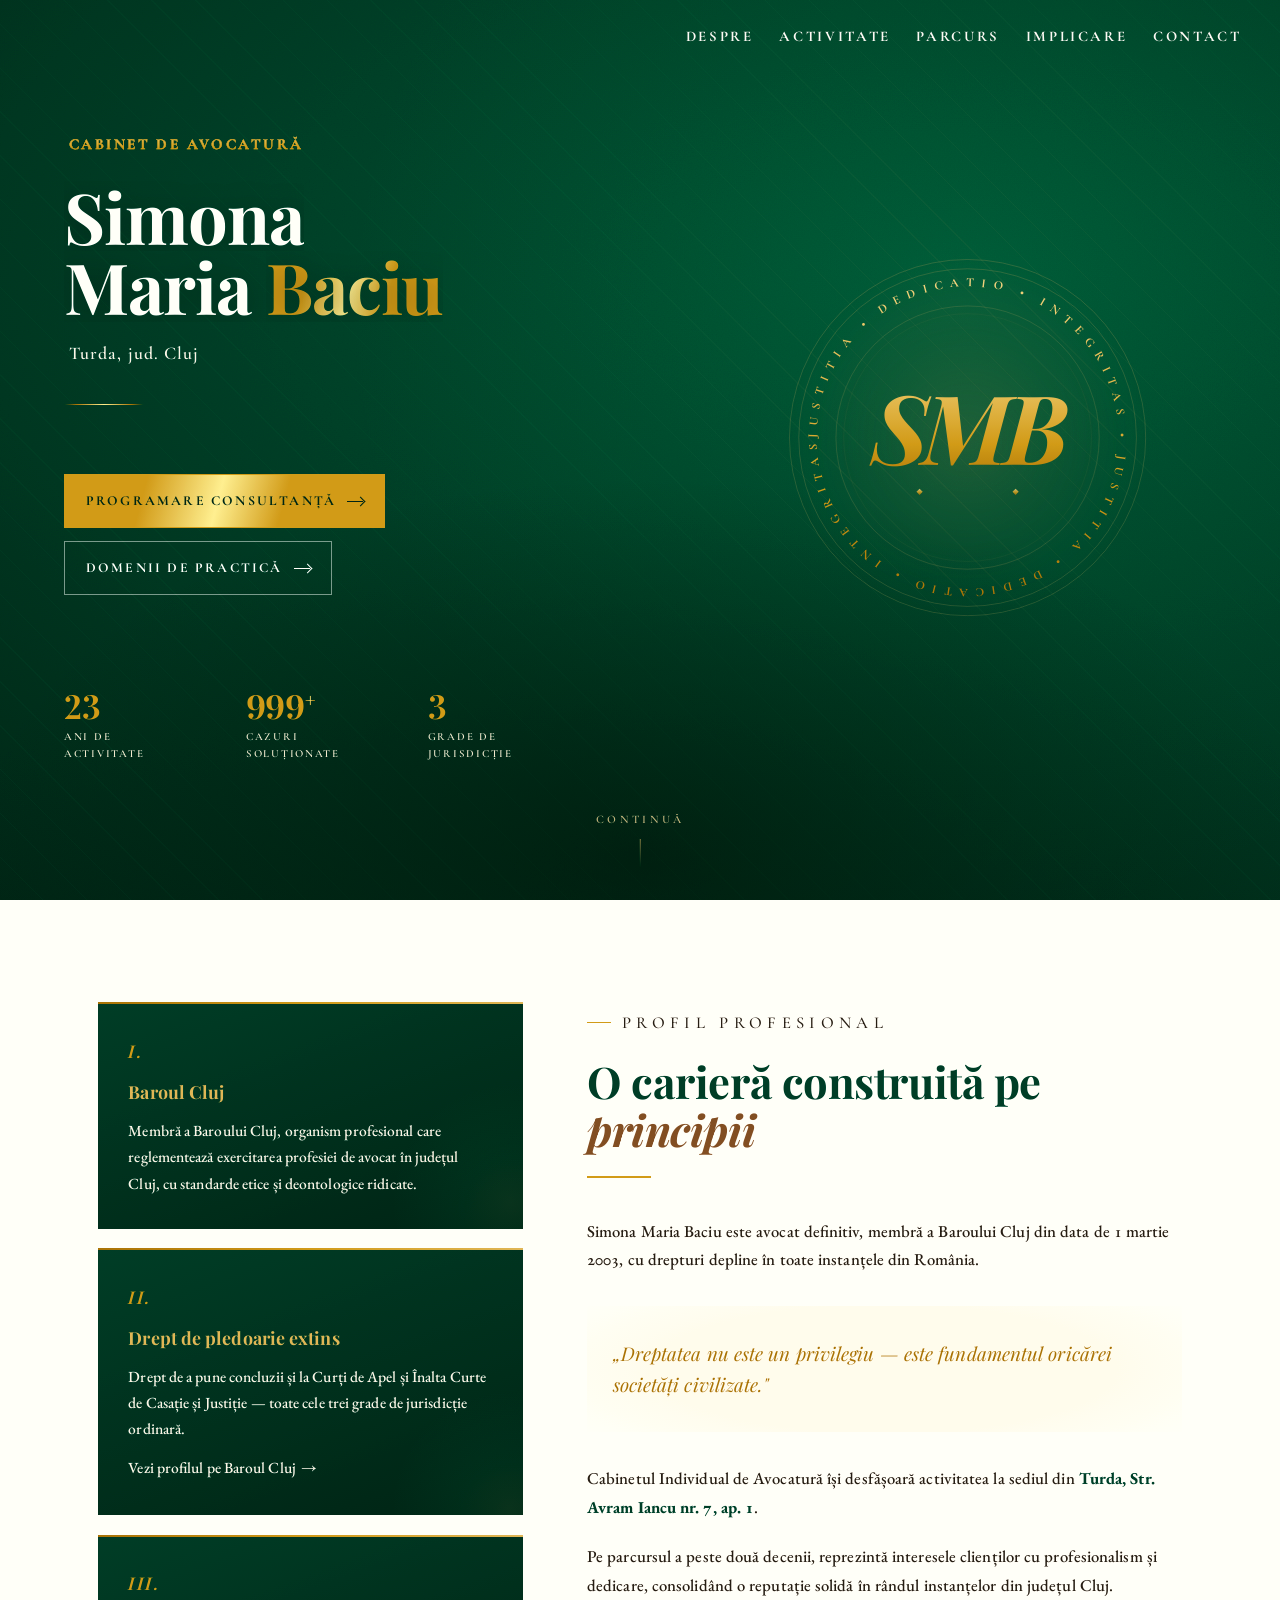
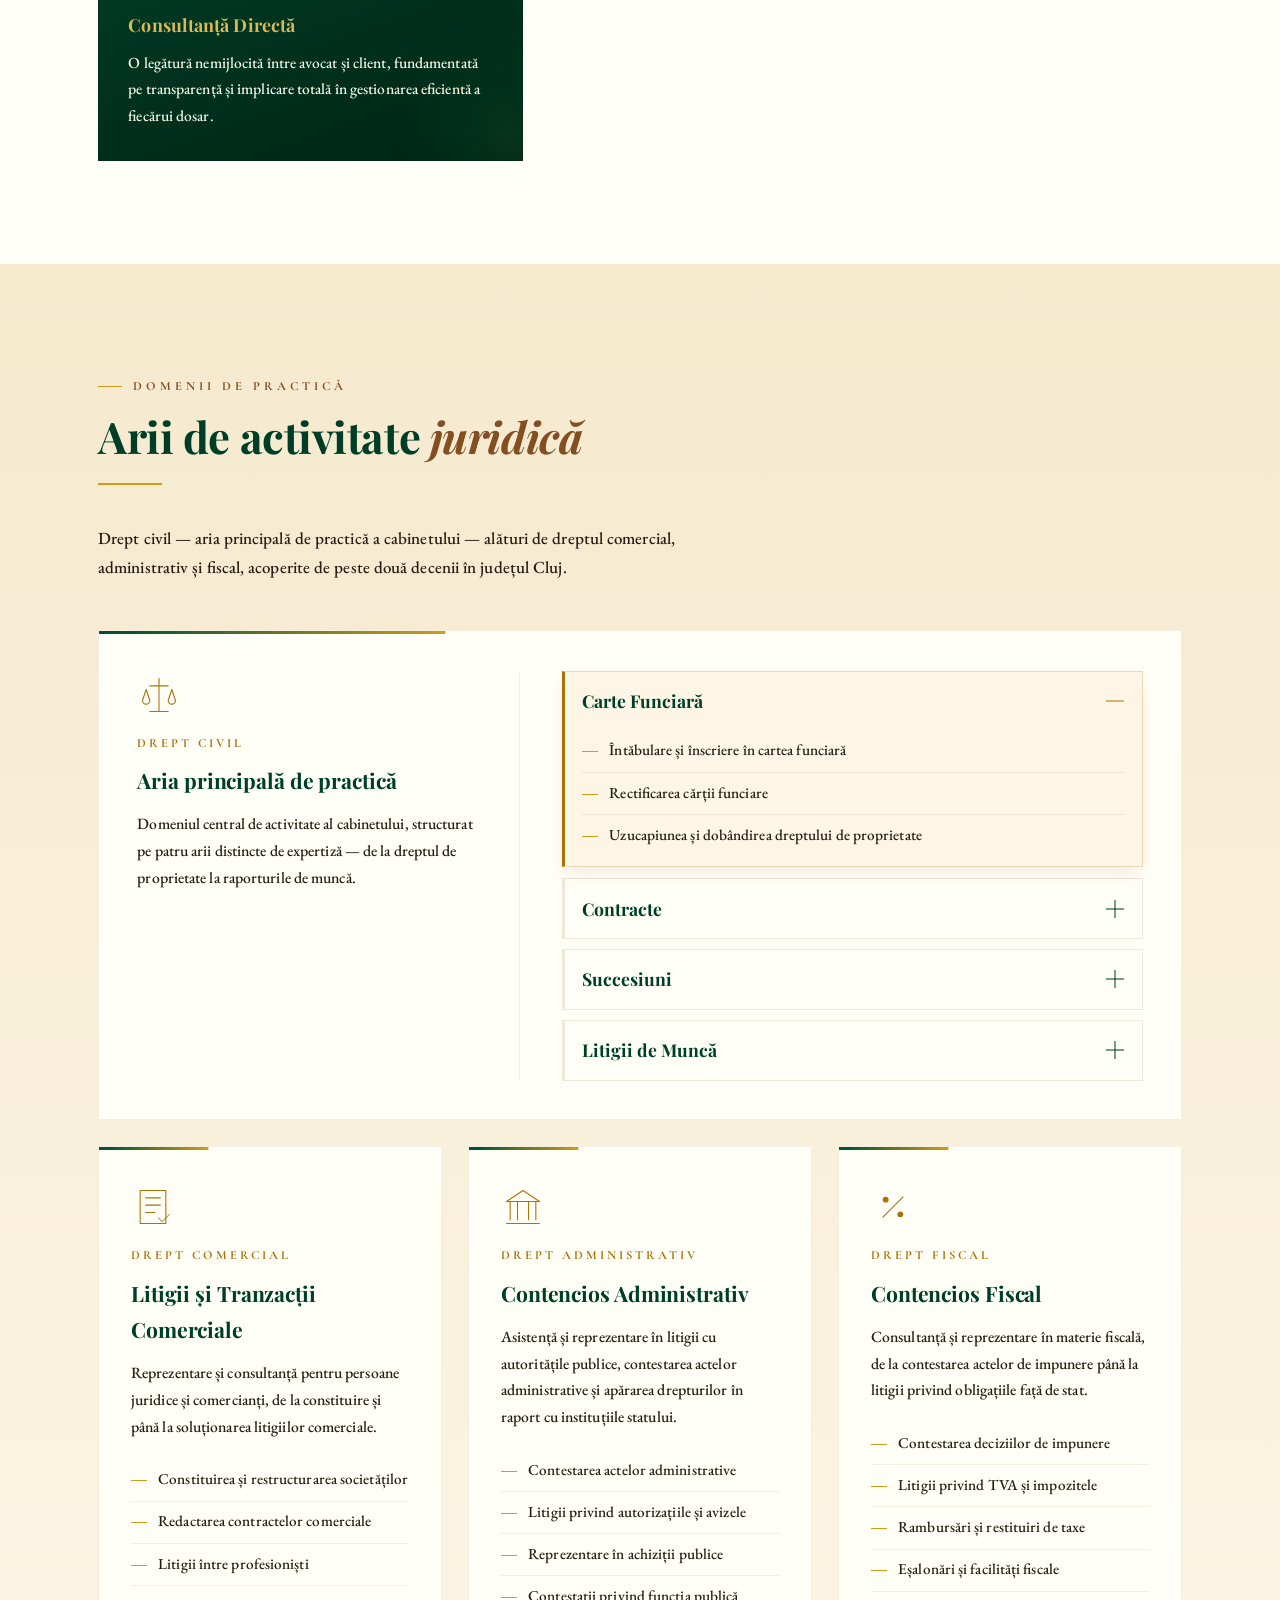
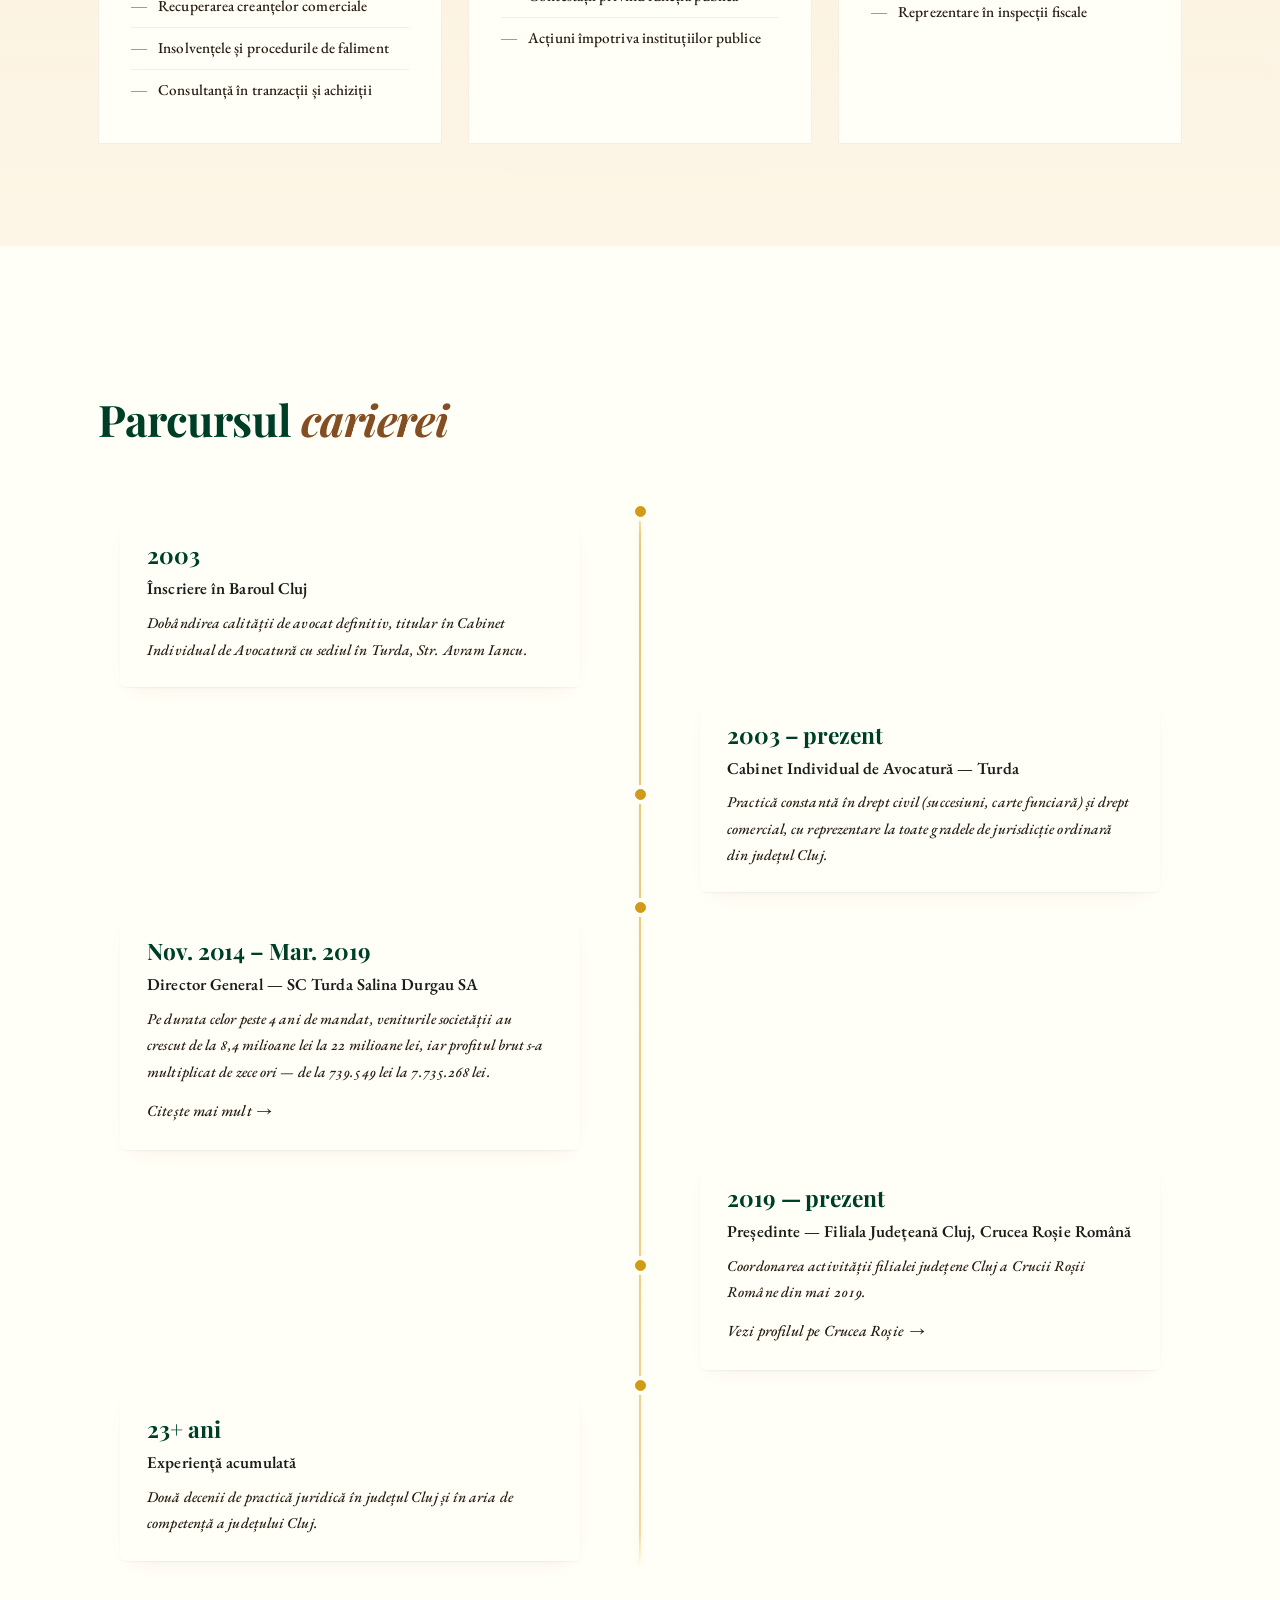
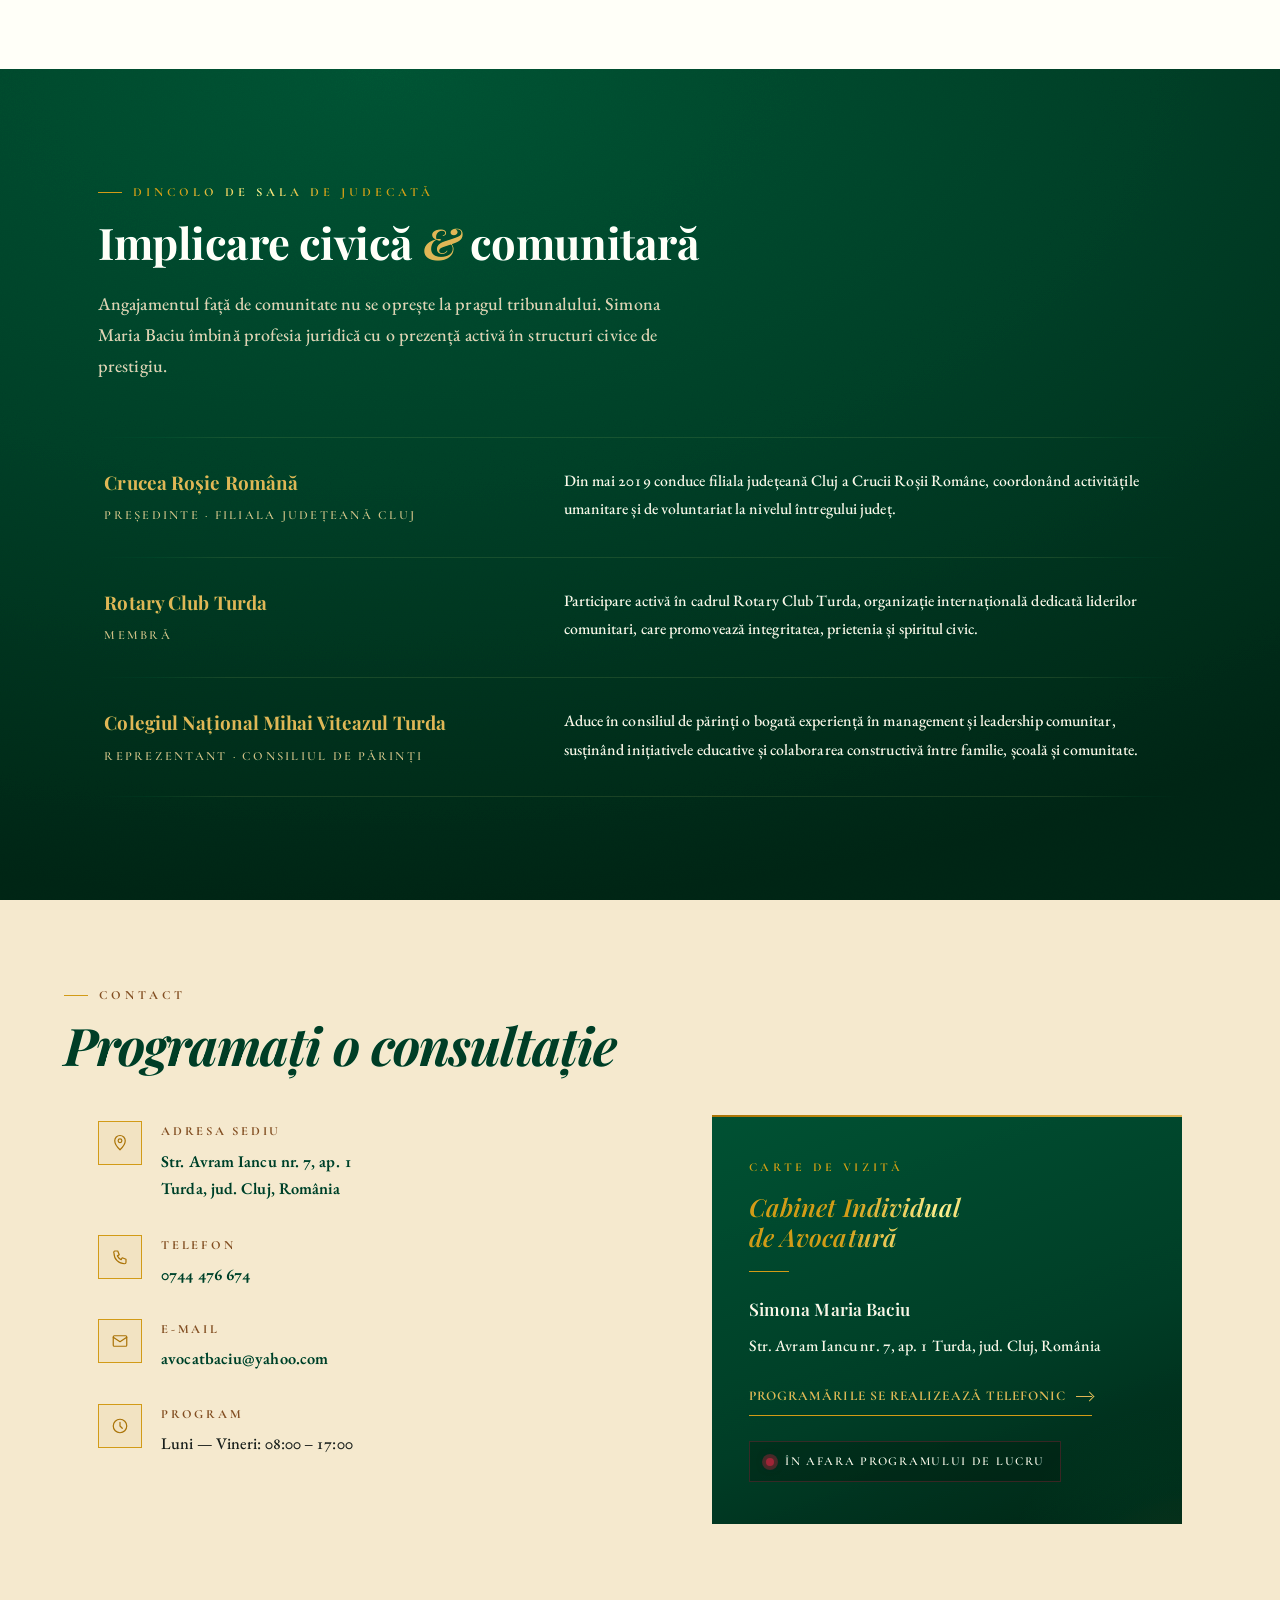
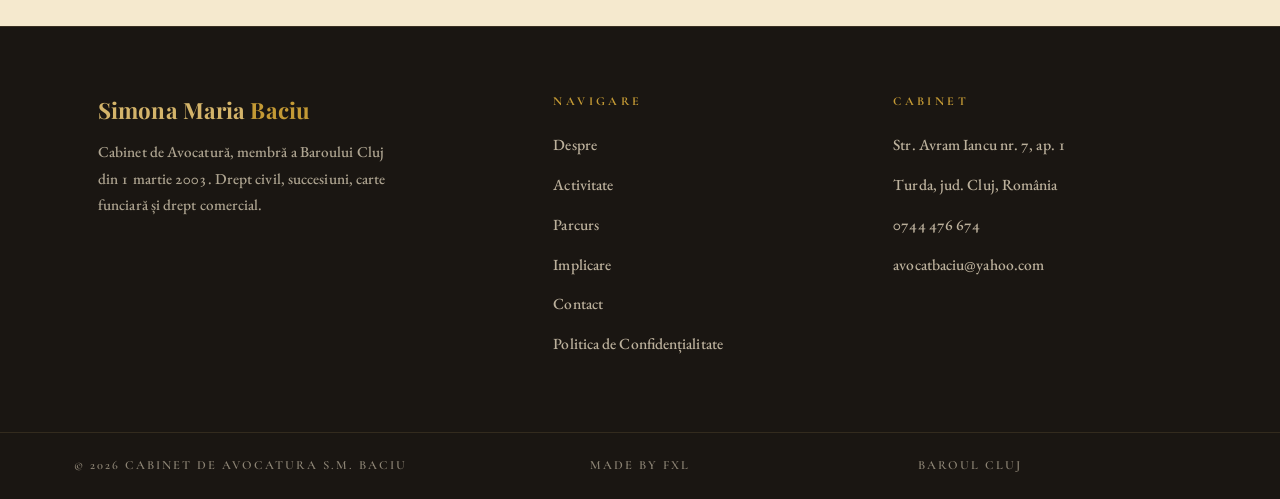
==== index.html @ 4637fcf6 "perf: sigiliu compozitat pe GPU, filtru de culoare mutat pe secțiuni Rotația inelului din hero stăte" ====
﻿<!DOCTYPE html>
<html lang="ro">
<head>
<meta charset="UTF-8" />
<meta name="viewport" content="width=device-width, initial-scale=1.0, minimum-scale=1" />
<meta name="description" content="Avocat în Turda, jud. Cluj — Cabinet Individual Simona Maria Baciu. Specializare în drept civil, succesiuni, carte funciară și drept comercial. Peste 23 de ani de experiență. Baroul Cluj." />
<meta name="theme-color" content="#003D2B" />
<meta property="og:title" content="Simona Maria Baciu — Avocat | Baroul Cluj" />
<meta property="og:description" content="Cabinet Individual de Avocatură. Peste 23 de ani de practică în drept civil și comercial. Turda, jud. Cluj." />
<meta property="og:type" content="website" />
<meta property="og:url" content="https://www.avocatbaciu.com/" />
<meta property="og:locale" content="ro_RO" />
<meta property="og:site_name" content="Cabinet Avocat Simona Maria Baciu" />
<meta property="og:image" content="https://www.avocatbaciu.com/assets/images/og-twitter-card.jpeg" />
<meta property="og:image:width" content="1200" />
<meta property="og:image:height" content="634" />
<meta property="og:image:type" content="image/jpeg" />
<meta property="og:image:alt" content="Cabinet avocat Simona Maria Baciu, Cluj-Napoca" />
<meta name="twitter:image" content="https://www.avocatbaciu.com/assets/images/og-twitter-card.jpeg" />
<meta name="twitter:image:alt" content="Cabinet avocat Simona Maria Baciu, Cluj-Napoca" />
<link rel="canonical" href="https://www.avocatbaciu.com/" />
<meta name="robots" content="index, follow" />
<meta name="author" content="Simona Maria Baciu" />
<meta name="geo.region" content="RO-CJ" />
<meta name="geo.placename" content="Turda, Cluj" />
<meta name="geo.position" content="46.5693;23.7884" />
<meta name="ICBM" content="46.5693, 23.7884" />
<meta name="twitter:card" content="summary_large_image" />
<meta name="twitter:title" content="Avocat Turda | Simona Maria Baciu — Drept Civil și Comercial" />
<meta name="twitter:description" content="Cabinet Individual de Avocatură în Turda, jud. Cluj. Peste 23 de ani de experiență. Baroul Cluj." />
<title>Avocat Turda | Drept Civil și Comercial — Simona Maria Baciu</title>
<link rel="icon" type="image/png" href="favicon.png" />
<link rel="apple-touch-icon" href="apple-touch-icon.png" sizes="180x180" />

<link rel="dns-prefetch" href="//www.baroul-cluj.ro" />
<link rel="dns-prefetch" href="//www.google.com" />
<link rel="preconnect" href="https://fonts.googleapis.com" />
<link rel="preconnect" href="https://fonts.gstatic.com" crossorigin />
<link href="https://fonts.googleapis.com/css2?family=Playfair+Display:ital,wght@0,400;0,500;0,600;0,700;1,400;1,600;1,700&family=EB+Garamond:ital,wght@0,400;0,500;0,600;1,400;1,500&family=Cormorant+Garamond:ital,wght@0,400;0,500;0,600;0,700;1,300;1,500&display=swap" rel="stylesheet" />


<link rel="stylesheet" href="style.css" />
<script type="application/ld+json">
{
  "@context": "https://schema.org",
  "@type": "LegalService",
  "@id": "https://www.avocatbaciu.com/#legal-service",
  "name": "Cabinet Individual de Avocatură Simona Maria Baciu",
  "legalName": "Cabinet Individual de Avocatură Simona Maria Baciu",
  "description": "Cabinet avocat specializat în drept civil și comercial în Turda. Consultanță juridică, succesiuni, carte funciară, litigii civile și comerciale.",
  "url": "https://www.avocatbaciu.com",
  "image": "https://www.avocatbaciu.com/assets/images/og-twitter-card.jpeg",
  "telephone": "+40744476674",
  "email": "avocatbaciu@yahoo.com",
  "address": {
    "@type": "PostalAddress",
    "streetAddress": "Str. Avram Iancu nr. 7, ap. 1",
    "addressLocality": "Turda",
    "addressRegion": "Cluj",
    "postalCode": "401100",
    "addressCountry": "RO"
  },
  "geo": {
    "@type": "GeoCoordinates",
    "latitude": 46.5693,
    "longitude": 23.7884
  },
  "areaServed": [
    {"@type": "City", "name": "Turda"},
    {"@type": "City", "name": "Cluj-Napoca"},
    {"@type": "AdministrativeArea", "name": "județul Cluj"}
  ],
  "priceRange": "$$",
  "openingHours": ["Mo-Fr 08:00-17:00"],
  "sameAs": ["https://www.baroul-cluj.ro/tabloul-avocatilor/avocati-definitivi/"],
  "founder": {
    "@type": "Person",
    "name": "Simona Maria Baciu"
  },
  "knowsAbout": [
    "Drept Civil",
    "Drept Comercial",
    "Succesiuni",
    "Carte Funciară",
    "Litigii Civile"
  ],
  "hasOfferCatalog": {
    "@type": "OfferCatalog",
    "name": "Servicii juridice",
    "itemListElement": [
      {"@type": "Offer", "itemOffered": {"@type": "Service", "name": "Consultanță drept civil"}},
      {"@type": "Offer", "itemOffered": {"@type": "Service", "name": "Succesiuni și partaj judiciar"}},
      {"@type": "Offer", "itemOffered": {"@type": "Service", "name": "Carte funciară și întabulare"}},
      {"@type": "Offer", "itemOffered": {"@type": "Service", "name": "Litigii și tranzacții comerciale"}}
    ]
  }
}
</script>
<script type="application/ld+json">
{
  "@context": "https://schema.org",
  "@type": "Person",
  "@id": "https://www.avocatbaciu.com/#person",
  "name": "Simona Maria Baciu",
  "jobTitle": "Avocat Definitiv",
  "description": "Avocat definitiv membră a Baroului Cluj din 1 martie 2003, cu peste 23 de ani de experiență în drept civil și comercial.",
  "url": "https://www.avocatbaciu.com",
  "image": "https://www.avocatbaciu.com/assets/images/og-twitter-card.jpeg",
  "telephone": "+40744476674",
  "email": "avocatbaciu@yahoo.com",
  "worksFor": {
    "@type": "LegalService",
    "name": "Cabinet Individual de Avocatură Simona Maria Baciu"
  },
  "memberOf": {
    "@type": "Organization",
    "name": "Baroul Cluj",
    "url": "https://www.baroul-cluj.ro"
  },
  "knowsAbout": [
    "Drept Civil",
    "Drept Comercial",
    "Succesiuni",
    "Carte Funciară",
    "Litigii Civile"
  ],
  "sameAs": ["https://www.baroul-cluj.ro/tabloul-avocatilor/avocati-definitivi/"]
}
</script>
<script type="application/ld+json">
{
  "@context": "https://schema.org",
  "@type": "FAQPage",
  "@id": "https://www.avocatbaciu.com/#faq",
  "mainEntity": [
    {
      "@type": "Question",
      "name": "Cât costă o consultație la un avocat din Turda?",
      "acceptedAnswer": {
        "@type": "Answer",
        "text": "Onorariul variază în funcție de complexitatea cazului și tipul de serviciu juridic solicitat. Contactați cabinetul la +40744476674 pentru o estimare personalizată."
      }
    },
    {
      "@type": "Question",
      "name": "Cum programez o consultație cu avocatul Simona Maria Baciu?",
      "acceptedAnswer": {
        "@type": "Answer",
        "text": "Puteți programa o consultație telefonic la +40744476674 sau prin email la avocatbaciu@yahoo.com. Cabinetul este situat în Turda, Str. Avram Iancu nr. 7, ap. 1, jud. Cluj. Program: Luni-Vineri, 08:00-17:00."
      }
    },
    {
      "@type": "Question",
      "name": "Ce specializări are avocatul Simona Maria Baciu?",
      "acceptedAnswer": {
        "@type": "Answer",
        "text": "Simona Maria Baciu este specializată în drept civil și drept comercial, cu expertiză în succesiuni, carte funciară, partaj judiciar, litigii civile și tranzacții comerciale. Membră a Baroului Cluj din 2003, cu drept de pledoarie la toate instanțele din România."
      }
    },
    {
      "@type": "Question",
      "name": "Cabinetul de avocatură din Turda oferă și consultanță online?",
      "acceptedAnswer": {
        "@type": "Answer",
        "text": "Da, cabinetul poate oferi consultanță preliminară prin telefon sau email. Pentru reprezentare în instanță și semnarea documentelor, consultația față în față este necesară."
      }
    }
  ]
}
</script>
</head>
<body>

<a href="#continut-principal" class="skip-link">Sari la conținut</a>
<div class="scroll-progress" id="scrollProgress" aria-hidden="true"></div>

<!-- ============ NAV ============ -->
<nav class="site-nav" id="siteNav" aria-label="Navigare principală">
  <a class="nav-brand" href="#hero">Simona Maria Baciu</a>
  <ul class="nav-links" id="navLinks">
    <li><a href="#despre">Despre</a></li>
    <li><a href="#activitate">Activitate</a></li>
    <li><a href="#parcurs">Parcurs</a></li>
    <li><a href="#civic">Implicare</a></li>
    <li><a href="#contact">Contact</a></li>
  </ul>
  <button class="nav-toggle" aria-label="Deschide meniul" aria-expanded="false" aria-controls="navLinks">
    <span class="nav-toggle-bars"><span></span><span></span><span></span></span>
  </button>
</nav>

<main id="continut-principal">

<!-- ============ HERO ============ -->
<section id="hero" aria-label="Prezentare avocat Simona Maria Baciu">
  <div class="hero-pattern" aria-hidden="true"></div>
  <div class="grain" aria-hidden="true"></div>
  <div class="hero-vignette" aria-hidden="true"></div>

  <div class="hero-left">
    <p class="hero-eyebrow">Cabinet de Avocatură</p>

    <h1 class="hero-name">
      <span class="word-reveal" data-d="0.05"><span>Simona</span></span><br>
      <span class="word-reveal" data-d="0.18"><span>Maria&nbsp;</span></span><span class="word-reveal" data-d="0.30"><span><span class="baciu-gold">Baciu</span></span></span>
    </h1>

    <p class="hero-subtitle">Turda, jud. Cluj</p>

    <div class="hero-divider" aria-hidden="true"></div>

    <div class="hero-cta-row">
      <a class="btn" href="#contact">
        Programare consultanță
        <span class="btn-arrow" aria-hidden="true"></span>
      </a>
      <a class="btn btn--ghost" href="#activitate">
        Domenii de practică
        <span class="btn-arrow" aria-hidden="true"></span>
      </a>
    </div>

    <div class="hero-stats">
      <div>
        <div class="hero-stat-num"><span class="counter" data-target="23">0</span></div>
        <div class="hero-stat-label">Ani de activitate</div>
      </div>
      <div>
        <div class="hero-stat-num"><span class="counter" data-target="1000">0</span><sup>+</sup></div>
        <div class="hero-stat-label">Cazuri soluționate</div>
      </div>
      <div>
        <div class="hero-stat-num"><span class="counter" data-target="3">0</span></div>
        <div class="hero-stat-label">Grade de jurisdicție</div>
      </div>
    </div>
  </div>

  <div class="hero-right">
    <div class="hero-seal" role="img" aria-label="Sigiliu Cabinet S.M.B.">
      <div class="hero-seal-bg" aria-hidden="true"></div>

      <!-- Tilt carrier: primeste transformul 3D de la cursor (JS).
           Separat de .hero-seal, care e ocupat de animatia sealIn (fill-mode
           forwards bate stilul inline), si separat de .ring-rotate, unde o
           animatie in curs pe transform ar suprascrie tiltul. -->
      <div class="seal-tilt">

        <!-- Strat static: inele, monograma, linie, romburi -->
        <svg class="seal-static" viewBox="0 0 500 500" xmlns="http://www.w3.org/2000/svg" aria-hidden="true" focusable="false">
          <defs>
            <linearGradient id="goldGrad" x1="0" y1="0" x2="0" y2="1">
              <stop offset="0%"  stop-color="#E8D090"/>
              <stop offset="65%" stop-color="#C49A35"/>
              <stop offset="100%" stop-color="#9E7420"/>
            </linearGradient>
            <linearGradient id="glintGrad" x1="0" y1="0" x2="1" y2="0.27" gradientUnits="objectBoundingBox">
              <stop offset="0%"   stop-color="#C49A35"/>
              <stop offset="25%"  stop-color="#C49A35"/>
              <stop offset="48%"  stop-color="#F5E9A0"/>
              <stop offset="68%"  stop-color="#C49A35"/>
              <stop offset="100%" stop-color="#C49A35"/>
            </linearGradient>
          </defs>

          <!-- Outer rings -->
          <circle cx="250" cy="250" r="230" fill="none" stroke="rgba(201,168,108,0.28)" stroke-width="1"/>
          <circle cx="250" cy="250" r="218" fill="none" stroke="rgba(201,168,108,0.45)" stroke-width="0.6"/>
          <circle cx="250" cy="250" r="170" fill="none" stroke="rgba(201,168,108,0.36)" stroke-width="0.6"/>
          <circle cx="250" cy="250" r="160" fill="none" stroke="rgba(201,168,108,0.18)" stroke-width="0.4"/>

          <!-- Center monogram -->
          <text class="seal-monogram" x="250" y="285" text-anchor="middle" fill="url(#glintGrad)">SMB</text>

          <!-- Underline -->
          <line x1="195" y1="320" x2="305" y2="320" stroke="url(#goldGrad)" stroke-width="0.8"/>

          <!-- Tiny diamonds -->
          <g fill="url(#goldGrad)" opacity="0.85">
            <path d="M 184 320 l 4 -4 l 4 4 l -4 4 z"/>
            <path d="M 308 320 l 4 -4 l 4 4 l -4 4 z"/>
          </g>
        </svg>

        <!-- Strat rotativ. Rotatia sta pe DIV, nu pe un <g> din SVG: WebKit nu
             promoveaza copiii SVG intr-un layer de compozitie, asa ca un <g>
             animat forteaza re-rasterizarea intregului sigiliu la fiecare frame. -->
        <div class="ring-rotate" aria-hidden="true">
          <svg class="seal-ring" viewBox="0 0 500 500" xmlns="http://www.w3.org/2000/svg" aria-hidden="true" focusable="false">
            <defs>
              <linearGradient id="goldGradRing" x1="0" y1="0" x2="0" y2="1">
                <stop offset="0%"  stop-color="#E8D090"/>
                <stop offset="65%" stop-color="#C49A35"/>
                <stop offset="100%" stop-color="#9E7420"/>
              </linearGradient>
              <path id="ringPath" d="M 250,250 m -195,0 a 195,195 0 1,1 390,0 a 195,195 0 1,1 -390,0"/>
            </defs>
            <text class="seal-circ-text">
              <textPath href="#ringPath" startOffset="0" textLength="1225" lengthAdjust="spacing">JUSTITIA &#8226; DEDICATIO &#8226; INTEGRITAS &#8226; JUSTITIA &#8226; DEDICATIO &#8226; INTEGRITAS</textPath>
            </text>
          </svg>
        </div>

      </div>
    </div>
  </div>

  <a href="#despre" class="scroll-cue" aria-label="Continuă">
    <span class="scroll-cue-text">Continuă</span>
    <span class="scroll-cue-line" aria-hidden="true"></span>
  </a>
</section>

<!-- ============ DESPRE ============ -->
<section id="despre" aria-label="Profil profesional avocat Turda">
  <div class="section-inner">
    <div class="about-grid">
      <div class="about-text">
        <p class="section-label reveal">Profil profesional</p>
        <h2 class="section-title reveal d1">O carieră construită pe <em>principii</em></h2>
        <div class="section-rule reveal d2"></div>
        <p class="reveal d2">Simona Maria Baciu este avocat definitiv, membră a Baroului Cluj din data de 1 martie 2003, cu drepturi depline în toate instanțele din România.</p>
        <figure>
          <blockquote class="about-quote" cite="https://www.avocatbaciu.com/">
            „Dreptatea nu este un privilegiu — este fundamentul oricărei societăți civilizate."
          </blockquote>
        </figure>
        <p class="reveal d3">Cabinetul Individual de Avocatură își desfășoară activitatea la sediul din <strong>Turda, Str. Avram Iancu nr. 7, ap. 1</strong>.</p>
        <p class="reveal d4">Pe parcursul a peste două decenii, reprezintă interesele clienților cu profesionalism și dedicare, consolidând o reputație solidă în rândul instanțelor din județul Cluj.</p>
      </div>

      <div class="about-cards-col">
        <article class="about-card reveal reveal-right d2">
          <div class="about-card-num">I.</div>
          <h3 class="about-card-title">Baroul Cluj</h3>
          <p class="about-card-text">Membră a Baroului Cluj, organism profesional care reglementează exercitarea profesiei de avocat în județul Cluj, cu standarde etice și deontologice ridicate.</p>
        </article>
        <article class="about-card reveal reveal-right d3">
          <div class="about-card-num">II.</div>
          <h3 class="about-card-title">Drept de pledoarie extins</h3>
          <p class="about-card-text">Drept de a pune concluzii și la Curți de Apel și Înalta Curte de Casație și Justiție — toate cele trei grade de jurisdicție ordinară.</p>
          <a href="https://www.baroul-cluj.ro/tabloul-avocatilor/avocati-definitivi/"
             target="_blank" rel="noopener noreferrer"
             class="card-link">
            Vezi profilul pe Baroul Cluj <span aria-hidden="true">→</span>
          </a>
        </article>
        <article class="about-card reveal reveal-right d4">
          <div class="about-card-num">III.</div>
          <h3 class="about-card-title">Consultanță Directă</h3>
          <p class="about-card-text">O legătură nemijlocită între avocat și client, fundamentată pe transparență și implicare totală în gestionarea eficientă a fiecărui dosar.</p>
        </article>
      </div>
    </div>
  </div>
</section>

<!-- ============ ACTIVITATE ============ -->
<section id="activitate" aria-label="Domenii de practică juridică">
  <div class="section-inner">
    <p class="section-label reveal">Domenii de practică</p>
    <h2 class="section-title reveal d1">Arii de activitate <em>juridică</em></h2>
    <div class="section-rule reveal d2"></div>
    <p class="activity-intro reveal d2">Drept civil — aria principală de practică a cabinetului — alături de dreptul comercial, administrativ și fiscal, acoperite de peste două decenii în județul Cluj.</p>

    <div class="activity-primary">
      <article class="activity-card activity-card--wide reveal d2">
        <div class="activity-card-left">
          <div class="activity-icon" aria-hidden="true">
            <svg viewBox="0 0 48 48" fill="none" stroke="currentColor" stroke-linecap="round" stroke-linejoin="round">
              <path pathLength="1" d="M24 6v36"/>
              <path pathLength="1" d="M14 14h20"/>
              <path pathLength="1" d="M10 18 L6 30 a4 4 0 0 0 8 0 z"/>
              <path pathLength="1" d="M38 18 L34 30 a4 4 0 0 0 8 0 z"/>
              <path pathLength="1" d="M14 42h20"/>
            </svg>
          </div>
          <div class="activity-domain">Drept Civil</div>
          <h3 class="activity-title">Aria principală de practică</h3>
          <p class="activity-text">Domeniul central de activitate al cabinetului, structurat pe patru arii distincte de expertiză — de la dreptul de proprietate la raporturile de muncă.</p>
        </div>

        <div class="activity-card-right">
          <div class="activity-accordion">
            <div class="accordion-item open">
              <h4 class="accordion-heading">
                <button class="accordion-trigger" aria-expanded="true">
                  <span>Carte Funciară</span>
                  <span class="accordion-icon" aria-hidden="true"></span>
                </button>
              </h4>
              <div class="accordion-panel">
                <div class="accordion-panel-inner">
                  <ul class="activity-list">
                    <li>Întăbulare și înscriere în cartea funciară</li>
                    <li>Rectificarea cărții funciare</li>
                    <li>Uzucapiunea și dobândirea dreptului de proprietate</li>
                  </ul>
                </div>
              </div>
            </div>

            <div class="accordion-item">
              <h4 class="accordion-heading">
                <button class="accordion-trigger" aria-expanded="false">
                  <span>Contracte</span>
                  <span class="accordion-icon" aria-hidden="true"></span>
                </button>
              </h4>
              <div class="accordion-panel">
                <div class="accordion-panel-inner">
                  <ul class="activity-list">
                    <li>Redactarea și negocierea contractelor civile</li>
                    <li>Contracte de vânzare-cumpărare imobiliară</li>
                    <li>Litigii privind executarea sau rezilierea contractelor</li>
                    <li>Recuperarea creanțelor civile</li>
                  </ul>
                </div>
              </div>
            </div>

            <div class="accordion-item">
              <h4 class="accordion-heading">
                <button class="accordion-trigger" aria-expanded="false">
                  <span>Succesiuni</span>
                  <span class="accordion-icon" aria-hidden="true"></span>
                </button>
              </h4>
              <div class="accordion-panel">
                <div class="accordion-panel-inner">
                  <ul class="activity-list">
                    <li>Deschiderea și dezbaterea succesiunilor</li>
                    <li>Testamente și litigii succesorale</li>
                    <li>Partaj judiciar și convențional</li>
                  </ul>
                </div>
              </div>
            </div>

            <div class="accordion-item">
              <h4 class="accordion-heading">
                <button class="accordion-trigger" aria-expanded="false">
                  <span>Litigii de Muncă</span>
                  <span class="accordion-icon" aria-hidden="true"></span>
                </button>
              </h4>
              <div class="accordion-panel">
                <div class="accordion-panel-inner">
                  <ul class="activity-list">
                    <li>Contestarea deciziilor de concediere</li>
                    <li>Litigii privind drepturile salariale</li>
                    <li>Redactarea contractelor individuale de muncă</li>
                    <li>Reprezentare în conflicte de muncă</li>
                  </ul>
                </div>
              </div>
            </div>
          </div>
        </div>
      </article>
    </div>

    <div class="activity-grid activity-grid--secondary">
      <article class="activity-card reveal d3">
        <div class="activity-icon" aria-hidden="true">
          <svg viewBox="0 0 48 48" fill="none" stroke="currentColor" stroke-linecap="round" stroke-linejoin="round">
            <rect pathLength="1" x="10" y="6" width="28" height="36"/>
            <path pathLength="1" d="M16 14h16 M16 22h16 M16 30h10"/>
            <path pathLength="1" d="M30 36 l4 4 l8 -8" opacity="0.7"/>
          </svg>
        </div>
        <div class="activity-domain">Drept Comercial</div>
        <h3 class="activity-title">Litigii și Tranzacții Comerciale</h3>
        <p class="activity-text">Reprezentare și consultanță pentru persoane juridice și comercianți, de la constituire și până la soluționarea litigiilor comerciale.</p>
        <ul class="activity-list">
          <li>Constituirea și restructurarea societăților</li>
          <li>Redactarea contractelor comerciale</li>
          <li>Litigii între profesioniști</li>
          <li>Recuperarea creanțelor comerciale</li>
          <li>Insolvențele și procedurile de faliment</li>
          <li>Consultanță în tranzacții și achiziții</li>
        </ul>
      </article>

      <article class="activity-card reveal d4">
        <div class="activity-icon" aria-hidden="true">
          <svg viewBox="0 0 48 48" fill="none" stroke="currentColor" stroke-linecap="round" stroke-linejoin="round">
            <path pathLength="1" d="M6 18 L24 6 L42 18 Z"/>
            <path pathLength="1" d="M10 18v20 M18 18v20 M30 18v20 M38 18v20"/>
            <path pathLength="1" d="M6 42h36"/>
          </svg>
        </div>
        <div class="activity-domain">Drept Administrativ</div>
        <h3 class="activity-title">Contencios Administrativ</h3>
        <p class="activity-text">Asistență și reprezentare în litigii cu autoritățile publice, contestarea actelor administrative și apărarea drepturilor în raport cu instituțiile statului.</p>
        <ul class="activity-list">
          <li>Contestarea actelor administrative</li>
          <li>Litigii privind autorizațiile și avizele</li>
          <li>Reprezentare în achiziții publice</li>
          <li>Contestații privind funcția publică</li>
          <li>Acțiuni împotriva instituțiilor publice</li>
        </ul>
      </article>

      <article class="activity-card reveal d5">
        <div class="activity-icon" aria-hidden="true">
          <svg viewBox="0 0 48 48" fill="none" stroke="currentColor" stroke-linecap="round" stroke-linejoin="round">
            <path pathLength="1" d="M13 35 L35 13"/>
            <circle cx="16" cy="16" r="3.2" fill="currentColor" stroke="none"/>
            <circle cx="32" cy="32" r="3.2" fill="currentColor" stroke="none"/>
          </svg>
        </div>
        <div class="activity-domain">Drept Fiscal</div>
        <h3 class="activity-title">Contencios Fiscal</h3>
        <p class="activity-text">Consultanță și reprezentare în materie fiscală, de la contestarea actelor de impunere până la litigii privind obligațiile față de stat.</p>
        <ul class="activity-list">
          <li>Contestarea deciziilor de impunere</li>
          <li>Litigii privind TVA și impozitele</li>
          <li>Rambursări și restituiri de taxe</li>
          <li>Eșalonări și facilități fiscale</li>
          <li>Reprezentare în inspecții fiscale</li>
        </ul>
      </article>
    </div>
  </div>
</section>

<!-- ============ PARCURS ============ -->
<section id="parcurs" aria-label="Parcursul carierei">
  <div class="section-inner">
    <p class="section-label reveal">Biografie profesională</p>
    <h2 class="section-title reveal d1">Parcursul <em>carierei</em></h2>

    <div class="flow">
      <div class="flow-fill" id="flowFill" aria-hidden="true"></div>
      <ol class="flow-list">
        <li class="flow-item" data-side="left">
          <span class="flow-node" aria-hidden="true"></span>
          <div class="flow-shift">
            <article class="flow-card">
              <div class="flow-year">2003</div>
              <h3 class="flow-event">Înscriere în Baroul Cluj</h3>
              <div class="flow-detail">Dobândirea calității de avocat definitiv, titular în Cabinet Individual de Avocatură cu sediul în Turda, Str. Avram Iancu.</div>
            </article>
          </div>
        </li>
        <li class="flow-item" data-side="right">
          <span class="flow-node" aria-hidden="true"></span>
          <div class="flow-shift">
            <article class="flow-card">
              <div class="flow-year">2003 – prezent</div>
              <h3 class="flow-event">Cabinet Individual de Avocatură — Turda</h3>
              <div class="flow-detail">Practică constantă în drept civil (succesiuni, carte funciară) și drept comercial, cu reprezentare la toate gradele de jurisdicție ordinară din județul Cluj.</div>
            </article>
          </div>
        </li>
        <li class="flow-item" data-side="left">
          <span class="flow-node" aria-hidden="true"></span>
          <div class="flow-shift">
            <article class="flow-card">
              <div class="flow-year">Nov. 2014 – Mar. 2019</div>
              <h3 class="flow-event">Director General — SC Turda Salina Durgau SA</h3>
              <div class="flow-detail">Pe durata celor peste 4 ani de mandat, veniturile societății au crescut de la 8,4 milioane lei la 22 milioane lei, iar profitul brut s-a multiplicat de zece ori — de la 739.549 lei la 7.735.268 lei.<br><a href="https://turdanews.net/rezultatele-financiare-ale-societatii-turda-salina-durgau-sa-sunt-fabuloase/" target="_blank" rel="noopener noreferrer" class="card-link">Citește mai mult <span aria-hidden="true">→</span></a></div>
            </article>
          </div>
        </li>
        <li class="flow-item" data-side="right">
          <span class="flow-node" aria-hidden="true"></span>
          <div class="flow-shift">
            <article class="flow-card">
              <div class="flow-year">2019 — prezent</div>
              <h3 class="flow-event">Președinte — Filiala Județeană Cluj, Crucea Roșie Română</h3>
              <div class="flow-detail">Coordonarea activității filialei județene Cluj a Crucii Roșii Române din mai 2019.<br><a href="https://crucearosie.ro/filiala/cluj/" target="_blank" rel="noopener noreferrer" class="card-link">Vezi profilul pe Crucea Roșie <span aria-hidden="true">→</span></a></div>
            </article>
          </div>
        </li>
        <li class="flow-item" data-side="left">
          <span class="flow-node" aria-hidden="true"></span>
          <div class="flow-shift">
            <article class="flow-card">
              <div class="flow-year">23+ ani</div>
              <h3 class="flow-event">Experiență acumulată</h3>
              <div class="flow-detail">Două decenii de practică juridică în județul Cluj și în aria de competență a județului Cluj.</div>
            </article>
          </div>
        </li>
      </ol>
    </div>
  </div>
</section>

<!-- ============ CIVIC ============ -->
<section id="civic" aria-label="Implicare civică și comunitară">
  <div class="grain" aria-hidden="true"></div>
  <div class="section-inner">
    <p class="section-label reveal">Dincolo de sala de judecată</p>
    <h2 class="section-title reveal d1">Implicare civică <em>&amp;</em> comunitară</h2>
    <p class="civic-intro reveal d2">Angajamentul față de comunitate nu se oprește la pragul tribunalului. Simona Maria Baciu îmbină profesia juridică cu o prezență activă în structuri civice de prestigiu.</p>

    <div class="civic-list">
      <div class="civic-item reveal d2">
        <div class="civic-left">
          <div class="civic-org">Crucea Roșie Română</div>
          <div class="civic-role">Președinte &middot; Filiala Județeană Cluj</div>
        </div>
        <div class="civic-desc">Din mai 2019 conduce filiala județeană Cluj a Crucii Roșii Române, coordonând activitățile umanitare și de voluntariat la nivelul întregului județ.</div>
      </div>
      <div class="civic-item reveal d3">
        <div class="civic-left">
          <div class="civic-org">Rotary Club Turda</div>
          <div class="civic-role">Membră</div>
        </div>
        <div class="civic-desc">Participare activă în cadrul Rotary Club Turda, organizație internațională dedicată liderilor comunitari, care promovează integritatea, prietenia și spiritul civic.</div>
      </div>
      <div class="civic-item reveal d4">
        <div class="civic-left">
          <div class="civic-org">Colegiul Național Mihai Viteazul Turda</div>
          <div class="civic-role">Reprezentant &middot; Consiliul de Părinți</div>
        </div>
        <div class="civic-desc">Aduce în consiliul de părinți o bogată experiență în management și leadership comunitar, susținând inițiativele educative și colaborarea constructivă între familie, școală și comunitate.</div>
      </div>
    </div>
  </div>
</section>

<!-- ============ CONTACT ============ -->
<section id="contact" aria-label="Date de contact cabinet avocat Turda">
  <div class="section-inner">
    <div class="contact-heading-block">
      <p class="section-label reveal">Contact</p>
      <h2 class="contact-heading reveal reveal-left">Programați o consultație</h2>
    </div>

    <div class="contact-grid">
      <div>
        <div class="contact-info-item reveal d2">
          <div class="contact-icon-wrap" aria-hidden="true">
            <svg viewBox="0 0 24 24" fill="none" stroke="currentColor" stroke-width="1.6" stroke-linecap="round" stroke-linejoin="round">
              <path d="M12 21s-7-6.5-7-12a7 7 0 0 1 14 0c0 5.5-7 12-7 12z"/>
              <circle cx="12" cy="9" r="2.5"/>
            </svg>
          </div>
          <div>
            <div class="contact-label">Adresa sediu</div>
            <a class="contact-value ulink"
               href="https://www.google.com/maps/search/?api=1&query=Str.+Avram+Iancu+nr.+7,+Turda,+Cluj,+Romania"
               target="_blank"
               rel="noopener noreferrer">Str. Avram Iancu nr. 7, ap. 1<br>Turda, jud. Cluj, România</a>
          </div>
        </div>

        <div class="contact-info-item reveal d3">
          <div class="contact-icon-wrap" aria-hidden="true">
            <svg viewBox="0 0 24 24" fill="none" stroke="currentColor" stroke-width="1.6" stroke-linecap="round" stroke-linejoin="round">
              <path d="M5 4h4l2 5-2.5 1.5a11 11 0 0 0 5 5L15 13l5 2v4a2 2 0 0 1-2 2A14 14 0 0 1 4 7a2 2 0 0 1 1-3z"/>
            </svg>
          </div>
          <div>
            <div class="contact-label">Telefon</div>
            <div class="contact-value">
              <a class="ulink contact-obf" data-t="tel"></a>
            </div>
          </div>
        </div>

        <div class="contact-info-item reveal d4">
          <div class="contact-icon-wrap" aria-hidden="true">
            <svg viewBox="0 0 24 24" fill="none" stroke="currentColor" stroke-width="1.6" stroke-linecap="round" stroke-linejoin="round">
              <rect x="3" y="5" width="18" height="14" rx="1.5"/>
              <path d="M3 7l9 6 9-6"/>
            </svg>
          </div>
          <div>
            <div class="contact-label">E-mail</div>
            <div class="contact-value"><a class="ulink contact-obf" data-t="mail"></a></div>
          </div>
        </div>

        <div class="contact-info-item reveal d5">
          <div class="contact-icon-wrap" aria-hidden="true">
            <svg viewBox="0 0 24 24" fill="none" stroke="currentColor" stroke-width="1.6" stroke-linecap="round" stroke-linejoin="round">
              <circle cx="12" cy="12" r="9"/>
              <path d="M12 7v5l3 3"/>
            </svg>
          </div>
          <div>
            <div class="contact-label">Program</div>
            <div class="contact-value">Luni — Vineri: 08:00 – 17:00</div>
          </div>
        </div>

      </div>

      <aside class="contact-panel reveal reveal-right d2" aria-label="Date cabinet">
        <div class="contact-panel-eyebrow">Carte de vizită</div>
        <div class="contact-panel-heading">Cabinet Individual<br>de Avocatură</div>
        <div class="contact-panel-rule"></div>
        <div class="contact-panel-name">Simona Maria Baciu</div>
        <div class="contact-panel-addr">
          Str. Avram Iancu nr. 7, ap. 1<br>
          Turda, jud. Cluj, România
        </div>
        <a class="contact-panel-cta contact-obf" data-t="tel-href-only">
          Programările se realizează telefonic
          <span class="btn-arrow" aria-hidden="true"></span>
        </a>
        <div class="status-badge" id="statusBadge">
          <span class="status-dot" aria-hidden="true"></span>
          <span class="status-text">Se verifică programul&hellip;</span>
        </div>
      </aside>
    </div>
  </div>
</section>

</main>

<!-- ============ FOOTER ============ -->
<footer class="site-footer">
  <div class="footer-top">
    <div class="footer-brand-block">
      <div class="footer-brand-name">Simona Maria <span class="baciu-gold">Baciu</span></div>
      <p>Cabinet de Avocatură, membră a Baroului Cluj din 1 martie 2003. Drept civil, succesiuni, carte funciară și drept comercial.</p>
    </div>
    <div class="footer-col footer-col--2">
      <div class="footer-col-title">Navigare</div>
      <nav aria-label="Navigare footer">
        <ul class="footer-list">
          <li><a href="#despre">Despre</a></li>
          <li><a href="#activitate">Activitate</a></li>
          <li><a href="#parcurs">Parcurs</a></li>
          <li><a href="#civic">Implicare</a></li>
          <li><a href="#contact">Contact</a></li>
          <li><a href="confidentialitate.html">Politica de Confidențialitate</a></li>
        </ul>
      </nav>
    </div>
    <div class="footer-col footer-col--3">
      <div class="footer-col-title">Cabinet</div>
      <ul class="footer-list">
        <li><a class="ulink" href="https://www.google.com/maps/search/?api=1&query=Str.+Avram+Iancu+nr.+7,+Turda,+Cluj,+Romania" target="_blank" rel="noopener noreferrer">Str. Avram Iancu nr. 7, ap. 1</a></li>
        <li><a class="ulink" href="https://www.google.com/maps/search/?api=1&query=Str.+Avram+Iancu+nr.+7,+Turda,+Cluj,+Romania" target="_blank" rel="noopener noreferrer">Turda, jud. Cluj, România</a></li>
        <li><a class="ulink contact-obf" data-t="tel"></a></li>
        <li><a class="ulink contact-obf" data-t="mail"></a></li>
      </ul>
    </div>
  </div>
  <div class="footer-divider"></div>
  <div class="footer-bottom">
    <div class="footer-meta">© <span id="yr">2026</span> Cabinet de Avocatura S.M. Baciu</div>
    <div class="footer-meta">Baroul Cluj</div>
    <div class="footer-meta footer-made-by"><a href="https://fxlstudio.com" target="_blank" rel="noopener noreferrer">Made by FXL</a></div>
  </div>
</footer>

<script>
if ('scrollRestoration' in history) history.scrollRestoration = 'manual';
if (!location.hash) window.scrollTo(0, 0);

(() => {
  'use strict';

  const reduce = window.matchMedia('(prefers-reduced-motion: reduce)').matches;

  /* ---- Year ---- */
  document.getElementById('yr').textContent = new Date().getFullYear();

  /* ---- Reveal observer ---- */
  const reveals = document.querySelectorAll('.reveal, .reveal-left, .reveal-right');
  const ro = new IntersectionObserver((entries) => {
    entries.forEach(e => {
      if (e.isIntersecting) { e.target.classList.add('visible'); ro.unobserve(e.target); }
    });
  }, { threshold: 0.12, rootMargin: '0px 0px -40px 0px' });
  reveals.forEach(el => ro.observe(el));

  /* ---- Hero word reveal on load ---- */
  requestAnimationFrame(() => {
    document.querySelectorAll('.word-reveal').forEach((el, i) => {
      const d = parseFloat(el.dataset.d || (0.05 + i * 0.12));
      el.style.transitionDelay = d + 's';
      // also offset the inner span via a small JS tick so each word lifts in
      setTimeout(() => el.classList.add('in'), 200 + i * 110);
    });
  });

  /* ---- Hero seal — subtle cursor tilt (desktop, fine pointer only) ---- */
  const sealZone = document.querySelector('.hero-right');
  const sealTilt = document.querySelector('.hero-seal .seal-tilt');
  if (sealZone && sealTilt && !reduce && window.matchMedia('(pointer: fine)').matches) {
    const maxTilt = 8;
    let sealRect = sealZone.getBoundingClientRect();
    let sealTicking = false;
    let pendingEvent = null;
    window.addEventListener('resize', () => { sealRect = sealZone.getBoundingClientRect(); });
    sealZone.addEventListener('mouseenter', () => { sealRect = sealZone.getBoundingClientRect(); });
    sealZone.addEventListener('mousemove', (e) => {
      pendingEvent = e;
      if (!sealTicking) {
        requestAnimationFrame(() => {
          const x = (pendingEvent.clientX - sealRect.left) / sealRect.width - 0.5;
          const y = (pendingEvent.clientY - sealRect.top) / sealRect.height - 0.5;
          sealTilt.style.transform = `rotateY(${x * maxTilt}deg) rotateX(${y * -maxTilt}deg)`;
          sealTicking = false;
        });
        sealTicking = true;
      }
    });
    sealZone.addEventListener('mouseleave', () => {
      sealTilt.style.transform = '';
    });
  }

  /* ---- Pause the hero seal's infinite ring rotation once it's off-screen.
     The rotation is now a GPU-composited transform (see .ring-rotate), so it no
     longer repaints — but an active CAAnimation still keeps the layer and the
     display link alive, which costs battery and blocks GPU downclocking. ---- */
  const sealEl = document.querySelector('.hero-seal');
  const ringEls = document.querySelectorAll('.hero-seal .ring-rotate');
  if (sealEl && ringEls.length) {
    const ringObs = new IntersectionObserver(([entry]) => {
      ringEls.forEach(el => {
        el.style.animationPlayState = entry.isIntersecting ? 'running' : 'paused';
      });
    }, { threshold: 0 });
    ringObs.observe(sealEl);
  }

  /* ---- Live availability badge — Romania (Europe/Bucharest) business hours ---- */
  const statusBadge = document.getElementById('statusBadge');
  if (statusBadge) {
    try {
      const fmt = new Intl.DateTimeFormat('en-US', {
        timeZone: 'Europe/Bucharest', hourCycle: 'h23', hour: 'numeric', weekday: 'short'
      });
      const parts = fmt.formatToParts(new Date());
      const hour = parseInt(parts.find(p => p.type === 'hour').value, 10);
      const weekday = parts.find(p => p.type === 'weekday').value;
      const isWeekday = ['Mon', 'Tue', 'Wed', 'Thu', 'Fri'].includes(weekday);
      const isOpen = isWeekday && hour >= 8 && hour < 17;
      statusBadge.classList.toggle('is-offline', !isOpen);
      statusBadge.querySelector('.status-text').textContent = isOpen
        ? 'Disponibilă acum pentru consultații'
        : 'În afara programului de lucru';
    } catch (err) {
      statusBadge.remove();
    }
  }

  /* ---- Number counters — robust, never gets stuck on "0" ----
     Failure modes addressed:
       (a) `load` already fired before this script registered (bfcache,
           defer/async ordering quirks) -> we don't depend on it.
       (b) requestAnimationFrame throttled in inactive tabs / headless
           contexts -> a setTimeout safety net always writes the target.
       (c) Script error mid-animation -> the same safety net still wins. */
  const easeOutQuart = t => 1 - Math.pow(1 - t, 4);
  const durationFor = (target) => {
    const abs = Math.abs(target);
    if (abs >= 1000) return 2400;
    if (abs >= 10)   return 3000;
    return 3600;
  };
  const animateCounter = (el) => {
    const targetRaw = el.dataset.target;
    const target = parseFloat(targetRaw);
    if (reduce || isNaN(target)) { el.textContent = targetRaw; return; }
    const dur = durationFor(target);
    el.textContent = '0';
    const start = performance.now();
    let rafId = 0;
    let done = false;
    const finish = () => {
      if (done) return;
      done = true;
      if (rafId) cancelAnimationFrame(rafId);
      el.textContent = targetRaw;
    };
    const tick = () => {
      if (done) return;
      const elapsed = performance.now() - start;
      if (elapsed >= dur) { finish(); return; }
      el.textContent = Math.round(easeOutQuart(elapsed / dur) * target);
      rafId = requestAnimationFrame(tick);
    };
    rafId = requestAnimationFrame(tick);
    // Safety net: even if rAF never fires, the final value is written.
    setTimeout(finish, dur + 600);
  };
  const startCounters = () => {
    const counters = document.querySelectorAll('.counter');
    counters.forEach((el, i) => {
      setTimeout(() => animateCounter(el), 280 + i * 140);
    });
  };
  // Fire as soon as the script runs (it's at end of body, DOM is ready).
  // No dependency on `load` — that was the source of the "stuck on 0" bug
  // when `load` had already fired before this listener registered.
  setTimeout(startCounters, 0);

  /* ---- Editorial timeline: calm fade-up reveal ---- */
  const flow = document.querySelector('.flow');
  if (flow) {
    const items = flow.querySelectorAll('.flow-item');
    if (reduce) {
      items.forEach(it => it.classList.add('in'));
    } else {
      const isMobile = window.matchMedia('(max-width: 760px)').matches;
      const stepMs = isMobile ? 80 : 60;
      const itemObs = new IntersectionObserver((entries) => {
        entries.forEach(e => {
          if (!e.isIntersecting) return;
          const idx = parseInt(e.target.dataset.idx, 10) || 0;
          const delay = Math.min(idx, 3) * stepMs;
          setTimeout(() => e.target.classList.add('in'), delay);
          itemObs.unobserve(e.target);
        });
      }, { threshold: 0.2, rootMargin: '0px 0px -8% 0px' });
      items.forEach((it, i) => { it.dataset.idx = i; itemObs.observe(it); });
    }
  }

  /* ---- Text reveal (fast typewriter, word-by-word) ---- */
  const txSelectors = [
    '.about-card-text',
    '.about-quote',
    '.activity-intro',
    '.activity-text',
    '.civic-desc',
    '.contact-panel-addr'
  ];
  const splitIntoWords = (el) => {
    if (el.dataset.txSplit === '1') return;
    const text = el.textContent;
    const frag = document.createDocumentFragment();
    const parts = text.split(/(\s+)/);
    parts.forEach(part => {
      if (/^\s+$/.test(part)) {
        frag.appendChild(document.createTextNode(part));
      } else if (part.length) {
        const span = document.createElement('span');
        span.className = 'tx-word';
        span.textContent = part;
        frag.appendChild(span);
      }
    });
    el.textContent = '';
    el.appendChild(frag);
    el.classList.add('tx-reveal');
    el.dataset.txSplit = '1';
  };
  const revealWords = (el) => {
    const words = el.querySelectorAll('.tx-word');
    // Gentle, blended cadence — fast enough to feel like a reveal,
    // soft enough not to read as a typewriter.
    const step = words.length > 40 ? 14 : (words.length > 20 ? 22 : 32);
    words.forEach((w, i) => {
      w.style.transitionDelay = (i * step) + 'ms';
    });
    requestAnimationFrame(() => el.classList.add('in'));
  };
  if (!reduce) {
    const txEls = document.querySelectorAll(txSelectors.join(','));
    txEls.forEach(splitIntoWords);
    const txObs = new IntersectionObserver((entries) => {
      entries.forEach(e => {
        if (e.isIntersecting) {
          revealWords(e.target);
          txObs.unobserve(e.target);
        }
      });
    }, { threshold: 0.18, rootMargin: '0px 0px -40px 0px' });
    txEls.forEach(el => txObs.observe(el));
  }


  /* ---- Scroll progress + nav hide-on-scroll-down ---- */
  const nav = document.getElementById('siteNav');
  const progress = document.getElementById('scrollProgress');
  const scrollCue = document.querySelector('.scroll-cue');
  if (scrollCue) setTimeout(() => scrollCue.classList.add('scroll-cue-in'), 1800);
  let lastY = window.scrollY;
  let ticking = false;

  /* ---- Nav goes solid only once the hero has fully scrolled past ---- */
  const heroEl = document.getElementById('hero');
  if (heroEl) {
    const navH = parseFloat(getComputedStyle(document.documentElement).getPropertyValue('--nav-h')) || 0;
    const heroObs = new IntersectionObserver(([entry]) => {
      nav.classList.toggle('solid', !entry.isIntersecting);
    }, { rootMargin: `-${navH}px 0px 0px 0px`, threshold: 0 });
    heroObs.observe(heroEl);
  }

  /* ---- Timeline scroll-fill (Parcurs) ---- */
  const flowFill = document.getElementById('flowFill');
  const flowNodes = flow ? flow.querySelectorAll('.flow-node') : [];
  if (flowFill && reduce && flow) {
    flowFill.style.height = flow.getBoundingClientRect().height + 'px';
    flowNodes.forEach(node => node.classList.add('filled'));
  }
  let flowInView = false;
  const updateFlowFill = () => {
    if (!flow || !flowFill || reduce || !flowInView) return;
    const rect = flow.getBoundingClientRect();
    const readLine = window.innerHeight * 0.6;
    const pct = Math.max(0, Math.min(1, (readLine - rect.top) / rect.height));
    const fillPx = pct * rect.height;
    flowFill.style.height = fillPx + 'px';
    flowNodes.forEach(node => {
      const nodeTop = node.getBoundingClientRect().top - rect.top;
      node.classList.toggle('filled', nodeTop <= fillPx);
    });
  };
  if (flow && flowFill && !reduce) {
    /* Only recompute the timeline fill while the section is near the viewport —
       skips the getBoundingClientRect reads on every scroll frame elsewhere on the page. */
    const flowObs = new IntersectionObserver(([entry]) => {
      flowInView = entry.isIntersecting;
      if (flowInView) updateFlowFill();
    }, { rootMargin: '100% 0px 100% 0px', threshold: 0 });
    flowObs.observe(flow);
  }

  const onScroll = () => {
    const y = window.scrollY;
    const h = document.documentElement.scrollHeight - window.innerHeight;
    const p = h > 0 ? (y / h) * 100 : 0;
    progress.style.setProperty('--p', p + '%');

    if (scrollCue) scrollCue.classList.toggle('scroll-cue-hidden', y > 10);

    if (y > lastY && y > 40) {
      nav.classList.add('hidden');
    } else {
      nav.classList.remove('hidden');
    }
    lastY = y;
    updateFlowFill();
    ticking = false;
  };
  window.addEventListener('scroll', () => {
    if (!ticking) { requestAnimationFrame(onScroll); ticking = true; }
  }, { passive: true });
  updateFlowFill();

  /* ---- Scrollspy for nav active state ---- */
  const sections = ['hero','despre','activitate','parcurs','civic','contact']
    .map(id => document.getElementById(id)).filter(Boolean);
  const navMap = new Map();
  document.querySelectorAll('.nav-links a').forEach(a => {
    const id = a.getAttribute('href').replace('#','');
    navMap.set(id, a);
  });
  const so = new IntersectionObserver((entries) => {
    entries.forEach(e => {
      if (e.isIntersecting) {
        navMap.forEach(a => a.classList.remove('active'));
        const a = navMap.get(e.target.id);
        if (a) a.classList.add('active');
      }
    });
  }, { rootMargin: '-45% 0px -50% 0px', threshold: 0 });
  sections.forEach(s => so.observe(s));

  /* ---- Civil-law accordion (Drept Civil sub-domains) ---- */
  document.querySelectorAll('.accordion-trigger').forEach(btn => {
    btn.addEventListener('click', () => {
      const item = btn.closest('.accordion-item');
      const expanded = btn.getAttribute('aria-expanded') === 'true';
      btn.setAttribute('aria-expanded', String(!expanded));
      item.classList.toggle('open', !expanded);
    });
  });

  /* ---- Mobile drawer ---- */
  const navToggle = nav.querySelector('.nav-toggle');
  if (navToggle) {
    const navLinks = nav.querySelector('.nav-links');

    function openMenu() {
      nav.classList.add('open');
      navToggle.setAttribute('aria-expanded', 'true');
      const firstLink = navLinks.querySelector('a');
      if (firstLink) firstLink.focus();
    }

    function closeMenu() {
      nav.classList.remove('open');
      navToggle.setAttribute('aria-expanded', 'false');
      navToggle.focus();
    }

    navToggle.addEventListener('click', () => {
      if (nav.classList.contains('open')) closeMenu();
      else openMenu();
    });

    navLinks.querySelectorAll('a').forEach(link => {
      link.addEventListener('click', closeMenu);
    });

    nav.addEventListener('keydown', e => {
      if (!nav.classList.contains('open')) return;
      if (e.key === 'Escape') { e.preventDefault(); closeMenu(); return; }
      if (e.key !== 'Tab') return;
      const focusable = [...nav.querySelectorAll('a, button')].filter(el => !el.disabled);
      const first = focusable[0], last = focusable[focusable.length - 1];
      if (e.shiftKey && document.activeElement === first) {
        e.preventDefault(); last.focus();
      } else if (!e.shiftKey && document.activeElement === last) {
        e.preventDefault(); first.focus();
      }
    });
  }
})();
</script>
<script>
(function(){
  var ph = atob('MDc0NDQ3NjY3NA==');
  var em = atob('YXZvY2F0YmFjaXVAeWFob28uY29t');
  var phF = ph.replace(/(\d{4})(\d{3})(\d{3})/, '$1 $2 $3');
  document.querySelectorAll('.contact-obf').forEach(function(el){
    var t = el.getAttribute('data-t');
    if(t === 'tel'){ el.href = 'tel:' + ph; el.textContent = phF; }
    else if(t === 'mail'){ el.href = 'mailto:' + em; el.textContent = em; }
    else if(t === 'tel-href-only'){ el.href = 'tel:' + ph; }
  });
})();
</script>
</body>
</html>
---- style.css ----
/* ================================================================
     0. DESIGN TOKENS
     ================================================================ */
  :root {
    /* Greens */
    --green-deepest: #00261A;
    --green-dark:    #003D2B;
    --green-mid:     #004F38;
    --green-glow:    rgba(0, 79, 56, 0.5);

    /* Golds */
    --gold-deep:     #9E7420;
    --gold:          #C49A35;
    --gold-light:    #D4B46A;
    --gold-pale:     #E8D090;

    /* Browns */
    --brown-mid:     #7A5230;
    --brown-light:   #A67C52;

    /* Status — badge live disponibilitate (Contact) */
    --status-green:     #5CB37B;
    --status-green-rgb: 92, 179, 123;
    --status-red:       #8C2F3C;
    --status-red-rgb:   140, 47, 60;

    /* Accent quad — folosite pentru a diferenția subsecțiunile Drept Civil */
    --wine:          #7A2E38;
    --wine-rgb:      122, 46, 56;
    --navy:          #2E4057;
    --navy-rgb:      46, 64, 87;
    --green-mid-rgb: 0, 79, 56;
    --gold-deep-rgb: 158, 116, 32;

    /* Creams / paper */
    --cream:         #F6F0E4;
    --cream-dark:    #EDE4CF;
    --cream-darker:  #D9CDB5;
    --paper:         #FBF6EA;
    --white:         #FDFAF4;

    /* Ink */
    --ink:           #1a1612;
    --text-dark:     #1E2320;
    --text-mid:      #28221A;
    --text-light:    #5A4E3C;

    /* System */
    --shadow-sm:     0 4px 14px rgba(0, 38, 26, 0.10);
    --shadow-md:     0 14px 40px rgba(0, 38, 26, 0.17);
    --shadow-lg:     0 30px 70px rgba(0, 38, 26, 0.24);
    --shadow-gold:   0 18px 40px rgba(168, 132, 62, 0.32);

    /* Gold glint — streak metalic static folosit pe titluri aurii */
    --glint-text: linear-gradient(
      105deg,
      var(--gold)  0%,
      var(--gold)  25%,
      #F5E9A0      48%,
      var(--gold)  68%,
      var(--gold)  100%
    );

    --ease-out:      cubic-bezier(.22, .61, .36, 1);
    --ease-soft:     cubic-bezier(.16, 1, .3, 1);
    --ease-spring:   cubic-bezier(.34, 1.56, .64, 1);

    --r-sm: 0;     /* sharp corners read more editorial / legal */
    --r-md: 2px;
    --r-lg: 4px;

    /* Spacing scale (8px) */
    --s-1: 8px;  --s-2: 16px; --s-3: 24px; --s-4: 32px;
    --s-5: 40px; --s-6: 48px; --s-7: 64px; --s-8: 80px;
    --s-9: 96px; --s-10: 128px;

    --nav-h: 72px;
    --container: 1180px;
  }

  /* ================================================================
     1. RESET & BASE
     ================================================================ */
  *, *::before, *::after { box-sizing: border-box; margin: 0; padding: 0; }
  html { scroll-behavior: smooth; -webkit-text-size-adjust: 100%; overscroll-behavior: none; }

  body {
    background: var(--cream);
    overscroll-behavior: none;
    min-height: 100vh;
    color: var(--text-dark);
    font-family: 'EB Garamond', Georgia, serif;
    font-size: 18px;
    font-weight: 500;
    line-height: 1.72;
    letter-spacing: 0.005em;
    overflow-x: hidden;
    -webkit-font-smoothing: antialiased;
    -moz-osx-font-smoothing: grayscale;
    text-rendering: optimizeLegibility;
    font-feature-settings: "kern", "liga", "calt", "onum";
  }

  /* Gradarea de culoare sta pe fiecare sectiune, nu pe <main>.
     Un filter creeaza o render surface cat elementul; pe <main> aceea e inalta
     cat tot documentul, iar orice layer compozitat animat dinauntru (inelul
     sigiliului) o forteaza sa fie redesenata la fiecare frame => jank pe tot
     site-ul in Chrome. Rezultatul vizual e identic: cele 6 sectiuni sunt opace,
     lipite si fara suprapuneri, deci fiecare pixel apartine exact uneia. */
  main > section {
    filter: saturate(1.24) contrast(1.05);
  }

  ::selection { background: var(--gold); color: var(--green-dark); }

  a { color: inherit; text-decoration: none; }
  button { font: inherit; cursor: pointer; border: 0; background: none; color: inherit; }
  ul { list-style: none; }
  img, svg { display: block; max-width: 100%; }

  /* Skip link */
  .skip-link {
    position: absolute; top: -100px; left: 1rem;
    background: var(--green-dark); color: var(--gold-light);
    padding: 0.6rem 1rem;
    font-family: 'Cormorant Garamond', serif;
    text-transform: uppercase; letter-spacing: 0.18em; font-size: 0.78rem;
    z-index: 999; transition: top 0.2s;
  }
  .skip-link:focus { top: 0.6rem; }

  /* Custom focus */
  :focus-visible {
    outline: 2px solid var(--gold);
    outline-offset: 3px;
  }

  /* Grain overlay (very subtle, premium tactile feel on dark surfaces) */
  .grain {
    position: absolute; inset: 0; pointer-events: none; z-index: 0;
    opacity: 0.55; mix-blend-mode: overlay;
    background-image: url("data:image/svg+xml;utf8,<svg xmlns='http://www.w3.org/2000/svg' width='240' height='240'><filter id='n'><feTurbulence type='fractalNoise' baseFrequency='0.85' numOctaves='2' stitchTiles='stitch'/><feColorMatrix values='0 0 0 0 0.78 0 0 0 0 0.66 0 0 0 0 0.42 0 0 0 0.16 0'/></filter><rect width='100%25' height='100%25' filter='url(%23n)'/></svg>");
  }

  /* ================================================================
     2. SCROLL PROGRESS
     ================================================================ */
  .scroll-progress {
    position: fixed; top: 0; left: 0; height: 2px;
    width: var(--p, 0%);
    background: linear-gradient(90deg, var(--gold-deep), var(--gold), var(--gold-light));
    z-index: 200;
    transition: width 0.08s linear;
  }

  /* ================================================================
     3. REVEAL SYSTEM
     ================================================================ */
  .reveal {
    opacity: 0;
    transform: translateY(16px);
    transition:
      opacity 0.85s var(--ease-soft),
      transform 0.85s var(--ease-soft);
  }
  .reveal.visible { opacity: 1; transform: translateY(0); }
  .reveal-right { transform: translateX(20px); }
  .reveal-right.visible { transform: translateX(0); }
  .reveal-left  { transform: translateX(-20px); }
  .reveal-left.visible { transform: translateX(0); }

  /* Duration variation by element type */
  .section-label.reveal   { transition-duration: 0.60s; }
  .section-title.reveal   { transition-duration: 0.75s; }
  .about-card.reveal      { transition-duration: 0.90s; }
  .activity-card.reveal   { transition-duration: 0.90s; }

  /* Scale micro-reveal on cards */
  .about-card.reveal-right          { transform: translateX(20px) scale(0.97); }
  .activity-card.reveal             { transform: translateY(16px) scale(0.97); }
  .about-card.visible,
  .activity-card.visible            { transform: none; }

  /* Stagger delays — 50ms steps */
  .d1 { transition-delay: 0.05s; }
  .d2 { transition-delay: 0.10s; }
  .d3 { transition-delay: 0.15s; }
  .d4 { transition-delay: 0.20s; }
  .d5 { transition-delay: 0.25s; }
  .d6 { transition-delay: 0.30s; }

  @media (prefers-reduced-motion: reduce) {
    .reveal, .reveal-left, .reveal-right {
      opacity: 1 !important;
      transform: none !important;
      transition: none !important;
    }
  }

  /* Word reveal for hero name */
  .word-reveal { display: inline-block; overflow: hidden; vertical-align: bottom; }
  .word-reveal > span {
    display: inline-block;
    transform: translateY(110%);
    transition: transform 1.05s var(--ease-soft);
  }
  .word-reveal.in > span { transform: translateY(0); }

  /* Animated underline on inline links */
  .ulink {
    position: relative; display: inline-block;
    background-image: linear-gradient(var(--gold), var(--gold));
    background-size: 0% 1px;
    background-position: 0 100%;
    background-repeat: no-repeat;
    transition: background-size 0.5s var(--ease-soft), color 0.3s;
  }
  .ulink:hover, .ulink:focus-visible {
    background-size: 100% 1px;
    color: var(--gold);
  }

  /* ================================================================
     4. NAVBAR
     ================================================================ */
  nav.site-nav {
    position: fixed; top: 0; left: 0; right: 0; z-index: 100;
    background: transparent;
    backdrop-filter: none;
    -webkit-backdrop-filter: none;
    border-bottom: 1px solid transparent;
    display: flex; align-items: center; justify-content: space-between;
    padding: 0 clamp(1.25rem, 3vw, 3rem); height: var(--nav-h);
    transition: transform 0.67s var(--ease-soft),
                background 0.4s var(--ease-soft),
                border-color 0.4s,
                backdrop-filter 0.4s var(--ease-soft);
  }
  nav.site-nav.hidden { transform: translateY(-100%); }
  nav.site-nav.solid {
    background: rgba(0, 38, 26, 0.96);
    backdrop-filter: blur(14px) saturate(140%);
    -webkit-backdrop-filter: blur(14px) saturate(140%);
    border-color: rgba(201, 168, 108, 0.36);
  }

  .nav-brand {
    display: inline-flex; align-items: center; gap: 0.7rem;
    font-family: 'Playfair Display', serif;
    font-size: 0.95rem; color: var(--gold-light);
    letter-spacing: 0.18em; text-transform: uppercase;
    font-weight: 600;
    opacity: 0; pointer-events: none;
    transition: color 0.3s, opacity 0.35s var(--ease-soft);
  }
  nav.site-nav.solid .nav-brand { opacity: 1; pointer-events: auto; }
  .nav-brand:hover { color: var(--gold); }
  .nav-brand-mark {
    width: 28px; height: 28px;
    display: inline-flex; align-items: center; justify-content: center;
    border: 1px solid rgba(201, 168, 108, 0.55);
    font-style: italic; font-size: 0.78rem;
    color: var(--gold);
    letter-spacing: 0;
  }

  .nav-links { display: flex; gap: clamp(1.4rem, 2vw, 2.4rem); }
  .nav-links a {
    position: relative;
    font-family: 'Cormorant Garamond', serif;
    font-size: 0.92rem; letter-spacing: 0.18em; text-transform: uppercase;
    color: var(--white);
    font-weight: 700;
    padding: 0.5rem 0;
    transition: color 0.25s;
  }
  .nav-links a::after {
    content: '';
    position: absolute; left: 0; right: 0; bottom: -2px;
    height: 1px; background: var(--gold);
    transform: scaleX(0); transform-origin: left;
    transition: transform 0.35s var(--ease-soft);
  }
  .nav-links a:hover, .nav-links a.active { color: var(--gold-light); }
  .nav-links a:hover::after, .nav-links a.active::after { transform: scaleX(1); }

  /* Mobile toggle */
  .nav-toggle {
    display: none;
    width: 44px; height: 40px;
    align-items: center; justify-content: center;
    border: 1px solid rgba(201, 168, 108, 0.5);
  }
  .nav-toggle-bars { position: relative; width: 22px; height: 14px; }
  .nav-toggle-bars span {
    position: absolute; left: 0; right: 0; height: 1.5px;
    background: var(--gold-light);
    transition: transform 0.32s var(--ease-out), opacity 0.25s, top 0.32s var(--ease-out);
  }
  .nav-toggle-bars span:nth-child(1) { top: 0; }
  .nav-toggle-bars span:nth-child(2) { top: 6px; }
  .nav-toggle-bars span:nth-child(3) { top: 12px; }
  nav.open .nav-toggle-bars span:nth-child(1) { top: 6px; transform: rotate(45deg); }
  nav.open .nav-toggle-bars span:nth-child(2) { opacity: 0; }
  nav.open .nav-toggle-bars span:nth-child(3) { top: 6px; transform: rotate(-45deg); }

  /* ================================================================
     5. HERO
     ================================================================ */
  #hero {
    position: relative;
    min-height: 100vh;
    background: radial-gradient(120% 90% at 75% 30%, var(--green-mid) 0%, var(--green-dark) 45%, var(--green-deepest) 100%);
    display: grid; grid-template-columns: 1.05fr 1fr;
    overflow: hidden; padding-top: var(--nav-h);
    color: var(--cream);
    /* Nimic din hero nu picteaza in afara casetei (overflow e deja hidden),
       deci invalidarea inelului rotativ nu trebuie sa se propage mai sus. */
    contain: paint;
  }

  .hero-pattern {
    position: absolute; inset: 0;
    background-image:
      repeating-linear-gradient(45deg, transparent 0 30px, rgba(201,168,108,0.045) 30px 31px),
      radial-gradient(circle at 75% 35%, rgba(201,168,108,0.10), transparent 55%);
    pointer-events: none;
  }
  .hero-vignette {
    position: absolute; inset: 0;
    background: radial-gradient(75% 60% at 50% 95%, rgba(0, 24, 14, 0.6), transparent 70%);
    pointer-events: none;
  }

  .hero-left {
    position: relative; z-index: 3;
    padding: clamp(2rem, 4vw, 3.5rem) clamp(1.5rem, 5vw, 6rem) clamp(6rem, 10vw, 10rem);
    display: flex; flex-direction: column; justify-content: center;
  }

  .hero-eyebrow {
    font-family: 'Cormorant Garamond', serif;
    font-size: calc(0.882rem + 1px); letter-spacing: 0.16em; text-transform: uppercase;
    margin-left: 5px;
    background: linear-gradient(180deg, var(--gold-pale) 0%, var(--gold) 65%, var(--gold-deep) 100%);
    -webkit-background-clip: text; background-clip: text;
    -webkit-text-fill-color: transparent;
    -webkit-text-stroke: 0.4px var(--gold);
    margin-bottom: 1.4rem;
    font-weight: 700;
    opacity: 0; transform: translateY(10px);
    animation: fadeUp 0.8s var(--ease-soft) forwards 0.3s;
  }

  .hero-name {
    font-family: 'Playfair Display', serif;
    font-size: clamp(2.8rem, 5.5vw, 5.4rem);
    font-weight: 700;
    color: var(--white);
    line-height: 1.0;
    letter-spacing: -0.015em;
    margin-bottom: calc(0.85rem + 2.3px);
    text-shadow: 0 2px 30px rgba(0, 0, 0, 0.25);
  }
  .hero-name em {
    font-style: italic;
    color: var(--gold-light);
    font-weight: 700;
    background: linear-gradient(180deg, var(--gold-pale) 0%, var(--gold) 65%, var(--gold-deep) 100%);
    -webkit-background-clip: text; background-clip: text;
    -webkit-text-fill-color: transparent;
  }
  .hero-name .baciu-gold {
    font-style: normal;
    color: var(--gold-light);
    font-weight: 700;
    background: linear-gradient(180deg, var(--gold-pale) 0%, var(--gold) 65%, var(--gold-deep) 100%);
    -webkit-background-clip: text; background-clip: text;
    -webkit-text-fill-color: transparent;
  }

  .hero-subtitle {
    font-family: 'Cormorant Garamond', serif;
    font-size: clamp(1.05rem, 1.4vw, 1.3rem);
    color: var(--cream);
    margin-left: 5px;
    margin-bottom: 2.2rem;
    letter-spacing: 0.06em;
    font-weight: 600;
    opacity: 0; transform: translateY(10px);
    animation: fadeUp 0.8s var(--ease-soft) forwards 0.95s;
  }

  .hero-divider {
    width: 80px; height: 1px;
    background: linear-gradient(90deg, var(--gold), transparent);
    margin-bottom: calc(2.2rem + 34px);
    opacity: 0; transform: scaleX(0); transform-origin: left;
    animation: drawLine 1s var(--ease-soft) forwards 1.05s;
  }
  @keyframes drawLine {
    to { opacity: 1; transform: scaleX(1); }
  }

  .hero-cta-row {
    display: flex; gap: 0.8rem; flex-wrap: wrap;
    margin-bottom: 4rem;
    opacity: 0; transform: translateY(10px);
    animation: fadeUp 0.8s var(--ease-soft) forwards 1.2s;
  }
  .hero-cta-row .btn {
    padding: 0.9rem 1.3rem;
    font-size: 0.86rem;
    letter-spacing: 0.16em;
  }

  .btn {
    --btn-bg: var(--gold);
    --btn-fg: var(--green-deepest);
    --btn-bd: var(--gold);
    position: relative; overflow: hidden;
    display: inline-flex; align-items: center; gap: 0.7rem;
    font-family: 'Cormorant Garamond', serif;
    font-size: 0.92rem; letter-spacing: 0.22em; text-transform: uppercase;
    font-weight: 700;
    padding: 1rem 1.6rem;
    color: var(--btn-fg); background: var(--btn-bg);
    border: 1px solid var(--btn-bd);
    transition: transform 0.35s var(--ease-spring), box-shadow 0.4s;
    will-change: transform;
  }
  .btn::before {
    content: ''; position: absolute; inset: 0;
    background: linear-gradient(120deg, transparent 30%, rgba(255,255,255,0.45) 50%, transparent 70%);
    transform: translateX(-110%);
    transition: transform 0.85s var(--ease-soft);
  }
  .btn:hover::before { transform: translateX(110%); }
  .btn:hover { transform: translateY(-3px) scale(1.05); box-shadow: var(--shadow-gold); }

  .btn--ghost {
    --btn-bg: transparent;
    --btn-fg: var(--white);
    --btn-bd: rgba(253, 250, 244, 0.5);
  }
  .btn--ghost:hover {
    --btn-bd: var(--white);
    box-shadow: 0 14px 28px rgba(0, 0, 0, 0.25);
  }

  .btn-arrow {
    width: 16px; height: 1px; background: currentColor; position: relative;
    transition: width 0.4s var(--ease-out);
  }
  .btn-arrow::after {
    content: ''; position: absolute; right: -1px; top: -3px;
    width: 7px; height: 7px;
    border-right: 1px solid currentColor;
    border-top: 1px solid currentColor;
    transform: rotate(45deg);
  }
  .btn:hover .btn-arrow { width: 26px; }

  .hero-stats {
    display: grid;
    grid-template-columns: repeat(3, auto);
    gap: clamp(0.8rem, 1.4vw, 1.4rem);
    align-items: end;
    margin-top: 30px;
    opacity: 0; transform: translateY(10px);
    animation: fadeUp 0.8s var(--ease-soft) forwards 1.45s;
  }
  .hero-stat-num {
    font-family: 'Playfair Display', serif;
    font-size: clamp(1.9rem, 2.6vw, 2.3rem);
    font-weight: 700;
    color: var(--gold);
    line-height: 1;
    letter-spacing: -0.01em;
    font-feature-settings: "lnum";
  }
  .hero-stat-num sup {
    font-size: 0.55em; vertical-align: super; color: var(--gold-light);
  }
  .hero-stat-label {
    font-family: 'Cormorant Garamond', serif;
    font-size: 0.68rem; letter-spacing: 0.16em; text-transform: uppercase;
    color: var(--cream-dark); margin-top: 0.4rem;
    font-weight: 600; line-height: 1.55;
    max-width: 16ch;
  }

  /* HERO RIGHT — composed seal */
  .hero-right {
    position: relative; z-index: 2;
    display: flex; align-items: center; justify-content: center;
    padding: clamp(2rem, 5vw, 5rem);
    perspective: 900px;
  }
  .hero-seal {
    position: relative;
    width: min(440px, 78%);
    aspect-ratio: 1 / 1;
    margin-top: -6rem;
    opacity: 0;
    animation: sealIn 1.4s var(--ease-soft) forwards 0.8s;
  }
  @keyframes sealIn {
    from { opacity: 0; transform: scale(0.86) rotate(-4deg); }
    to   { opacity: 1; transform: scale(1) rotate(0); }
  }
  .hero-seal-bg {
    position: absolute; inset: 0;
    background: radial-gradient(circle at 50% 50%,
                rgba(201, 168, 108, 0.15) 0%,
                rgba(201, 168, 108, 0.06) 35%,
                transparent 65%);
    border-radius: 50%;
    filter: blur(8px);
  }
  /* Purtatorul tiltului la cursor (scris din JS). Tine transformul 3D separat
     de sealIn (pe .hero-seal) si de rotatie (pe .ring-rotate). */
  .seal-tilt {
    position: absolute; inset: 0;
    transition: transform 0.4s var(--ease-out);
    /* Fara will-change: ar fi un layer permanent pentru o tranzitie care apare
       doar la hover. Daca tiltul devine sacadat, se pune din JS pe mouseenter. */
  }

  .hero-seal .seal-static {
    position: absolute; inset: 0;
    width: 100%; height: 100%;
    z-index: 2;
  }

  /* Inelul rotativ. Elementul animat e un DIV, nu un <g> din SVG: WebKit nu
     poate promova continut din interiorul SVG-ului intr-un layer propriu, deci
     un <g> animat re-rasterizeaza tot sigiliul pe main thread la fiecare frame.
     Pe un box HTML, keyframes doar pe transform => animatie compozitata pe GPU. */
  .hero-seal .ring-rotate {
    position: absolute; inset: 0;
    z-index: 3;
    animation: rotate 60s linear infinite;
    backface-visibility: hidden;
    -webkit-backface-visibility: hidden;
    /* Fara will-change: keyframes doar pe transform promoveaza automat in ambele
       motoare, deci nu adauga nimic.
       Fara transform-origin: pe un box patrat, 50% 50% implicit e deja centrul
       (echivalentul lui 250px 250px in unitati SVG).
       Fara translateZ(0): ar strica potrivirea listei de functii cu keyframe-ul,
       iar rotate(360deg) s-ar descompune in matricea identitate => inelul
       s-ar opri din rotit. */
  }
  .hero-seal .ring-rotate > svg { width: 100%; height: 100%; }

  @keyframes rotate {
    from { transform: rotate(0deg); }
    to   { transform: rotate(360deg); }
  }

  .hero-seal .seal-monogram {
    font-family: 'Playfair Display', serif;
    font-style: italic; font-weight: 700;
    font-size: 124px;
    fill: url(#goldGrad);
    letter-spacing: -8px;
  }
  .hero-seal .seal-circ-text {
    font-family: 'Cormorant Garamond', serif;
    font-weight: 700;
    font-size: 16px; letter-spacing: 8px;
    fill: url(#goldGradRing);
    text-transform: uppercase;
  }

  /* Scroll cue */
  .scroll-cue {
    position: absolute; bottom: 2rem; left: 50%;
    transform: translateX(-50%) translateY(14px);
    display: inline-flex; flex-direction: column; align-items: center; gap: 0.6rem;
    z-index: 10;
    opacity: 0;
    transition: opacity 0.6s var(--ease-soft), transform 0.6s var(--ease-soft);
    pointer-events: none;
  }
  .scroll-cue.scroll-cue-in:not(.scroll-cue-hidden) {
    opacity: 1;
    transform: translateX(-50%) translateY(0);
    pointer-events: auto;
  }
  .scroll-cue-text {
    font-family: 'Cormorant Garamond', serif;
    font-size: 0.72rem; letter-spacing: 0.32em; text-transform: uppercase;
    color: rgba(224, 201, 154, 0.85); font-weight: 600;
  }
  .scroll-cue-line {
    width: 1px; height: 29px;
    background: linear-gradient(to bottom, rgba(201,168,108,0.7), transparent);
    transform-origin: top;
    animation: scrollLine 2.2s var(--ease-soft) infinite;
  }
  @keyframes scrollLine {
    0%   { transform: scaleY(0.2); opacity: 0; }
    35%  { opacity: 1; }
    100% { transform: scaleY(1); opacity: 0; }
  }

  /* ================================================================
     6. SECTIONS — common
     ================================================================ */
  section { position: relative; }
  .section-inner {
    max-width: var(--container);
    margin: 0 auto;
    padding: clamp(4rem, 8vw, 7.5rem) clamp(1.5rem, 4vw, 3rem);
    position: relative;
  }

  .section-label {
    display: inline-flex; align-items: center; gap: 0.7rem;
    font-family: 'Cormorant Garamond', serif;
    font-size: 0.78rem; letter-spacing: 0.32em; text-transform: uppercase;
    color: var(--brown-mid);
    margin-bottom: 1rem; font-weight: 700;
  }
  .section-label::before {
    content: ''; width: 24px; height: 1px;
    background: var(--gold); display: inline-block;
  }

  .section-title {
    font-family: 'Playfair Display', serif;
    font-size: clamp(2rem, 3.4vw, 3rem);
    font-weight: 700;
    color: var(--green-dark);
    line-height: 1.1;
    letter-spacing: -0.01em;
    margin-bottom: 1.4rem;
  }
  .section-title em { color: var(--brown-mid); font-style: italic; }

  .section-rule { width: 64px; height: 2px; background: var(--gold); margin-bottom: 2.4rem; }

  /* ================================================================
     7. DESPRE
     ================================================================ */
  #despre { background: var(--white); }
  .about-grid {
    display: grid;
    grid-template-columns: 1fr 1.4fr;
    gap: clamp(2.5rem, 5vw, 5rem);
    align-items: start;
  }
  .about-cards-col {
    display: flex; flex-direction: column; gap: 1.2rem;
    position: sticky; top: calc(var(--nav-h) + 2rem);
    order: -1;
  }

  .about-card {
    position: relative;
    background: linear-gradient(160deg, var(--green-dark) 0%, var(--green-deepest) 100%);
    padding: 2.1rem 1.9rem 2rem;
    overflow: hidden;
    transition: transform 0.5s var(--ease-soft), box-shadow 0.5s;
  }
  .about-card:hover { transform: translateY(-3px); box-shadow: var(--shadow-md); }
  .about-card::before {
    content: ''; position: absolute; top: 0; left: 0; right: 0; height: 2px;
    background: linear-gradient(90deg, var(--gold-deep), var(--gold), var(--gold-light));
  }
  .about-card::after {
    content: ''; position: absolute; bottom: -50%; right: -30%;
    width: 280px; height: 280px;
    background: radial-gradient(circle, rgba(201, 168, 108, 0.10), transparent 60%);
    pointer-events: none; transition: transform 0.7s var(--ease-soft);
  }
  .about-card:hover::after { transform: translate(-15%, -15%); }
  .about-card-num {
    font-family: 'Playfair Display', serif;
    font-style: italic; font-weight: 600;
    font-size: 1.1rem; color: var(--gold);
    letter-spacing: 0.08em;
    margin-bottom: 0.7rem;
  }
  .about-card-title {
    font-family: 'Playfair Display', serif;
    font-size: 1.12rem; color: var(--gold-light);
    margin-bottom: 0.6rem; font-weight: 700;
    letter-spacing: 0.005em;
  }
  .about-card-text {
    font-size: 0.97rem; color: var(--cream); line-height: 1.7;
    font-weight: 500;
  }

  .about-text > p { margin-bottom: 1.3rem; color: var(--text-mid); font-size: 1.04rem; font-weight: 500; }
  .about-text strong { color: var(--green-dark); font-weight: 700; }

  .about-text figure {
    padding: 2rem 1.6rem;
    margin: 2rem 0;
    background: radial-gradient(ellipse 65% 85% at 50% 50%,
                  var(--paper) 0%,
                  var(--paper) 60%,
                  rgba(251, 246, 234, 0) 100%);
  }
  .about-quote {
    font-family: 'Playfair Display', serif;
    font-style: italic;
    font-size: 1.18rem;
    font-weight: 400;
    line-height: 1.65;
    color: var(--gold-deep);
  }

  /* ================================================================
     8. ACTIVITATE
     ================================================================ */
  #activitate {
    background:
      linear-gradient(180deg, var(--cream-dark) 0%, var(--cream) 100%);
  }
  .activity-intro {
    max-width: 660px;
    color: var(--text-mid);
    font-size: 1.06rem;
    margin-bottom: 0;
  }
  .activity-primary { margin-top: 3rem; }
  .activity-grid {
    display: grid;
    grid-template-columns: repeat(2, 1fr);
    gap: 1.6rem;
  }
  .activity-grid--secondary {
    grid-template-columns: repeat(3, 1fr);
    margin-top: 1.6rem;
  }
  .activity-card {
    position: relative;
    background: var(--white);
    padding: 2.4rem 2rem 2rem;
    border: 1px solid rgba(122, 82, 48, 0.10);
    overflow: hidden;
    transition: transform 0.5s var(--ease-soft),
                box-shadow 0.5s var(--ease-soft),
                border-color 0.4s;
    will-change: transform;
  }
  .activity-card::before {
    content: ''; position: absolute; top: 0; left: 0; right: 0; height: 3px;
    background: linear-gradient(90deg, var(--green-mid), var(--gold));
    transform: scaleX(0.32); transform-origin: left;
    transition: transform 0.6s var(--ease-soft);
  }
  .activity-card:hover {
    transform: translateY(-5px);
    box-shadow: var(--shadow-md);
    border-color: rgba(201, 168, 108, 0.4);
  }
  .activity-card:hover::before { transform: scaleX(1); }

  /* Wide "Drept Civil" card — icon/intro left, accordion of sub-domains right */
  .activity-card--wide {
    display: grid;
    grid-template-columns: minmax(260px, 340px) 1fr;
    gap: 2.6rem;
    padding: 2.6rem 2.4rem 2.4rem;
  }
  .activity-card--wide .activity-text { margin-bottom: 0; }

  .activity-card-right { border-left: 1px solid rgba(122, 82, 48, 0.10); padding-left: 2.6rem; }

  /* Fiecare subsecțiune Drept Civil — tratament unitar, accent auriu discret pe starea activă */
  .activity-accordion { display: flex; flex-direction: column; gap: 0.6rem; }

  .accordion-item {
    background: var(--white);
    border: 1px solid rgba(122, 82, 48, 0.14);
    border-left: 3px solid rgba(122, 82, 48, 0.14);
    transition: transform 0.4s var(--ease-soft),
                box-shadow 0.4s var(--ease-soft),
                background 0.4s var(--ease-soft),
                border-color 0.4s var(--ease-soft);
  }
  .accordion-item.open {
    background: var(--cream);
    border-color: rgba(158, 116, 32, 0.22);
    border-left-color: var(--gold-deep);
    box-shadow: 0 8px 20px rgba(0, 0, 0, 0.08);
    transform: translateY(-2px);
  }
  .accordion-item:hover {
    border-left-color: var(--gold-deep);
    box-shadow: 0 10px 22px rgba(0, 0, 0, 0.08);
    transform: translateY(-3px);
  }
  .accordion-heading { margin: 0; }
  .accordion-trigger {
    width: 100%; display: flex; align-items: center; justify-content: space-between; gap: 1rem;
    background: none; border: none; padding: 0.9rem 1.1rem; margin: 0;
    font-family: 'Playfair Display', serif; font-size: 1.1rem; font-weight: 700;
    color: var(--green-dark); text-align: left; cursor: pointer;
    -webkit-tap-highlight-color: transparent;
  }
  .accordion-trigger:hover { color: var(--gold-deep); }
  .accordion-icon { position: relative; width: 18px; height: 18px; flex-shrink: 0; }
  .accordion-icon::before,
  .accordion-icon::after {
    content: ''; position: absolute; left: 50%; top: 50%;
    background: var(--green-dark);
    transition: transform 0.35s var(--ease-soft), background 0.35s var(--ease-soft);
  }
  .accordion-icon::before { width: 100%; height: 1px; transform: translate(-50%, -50%); }
  .accordion-icon::after { width: 1px; height: 100%; transform: translate(-50%, -50%); }
  .accordion-trigger:hover .accordion-icon::before,
  .accordion-trigger:hover .accordion-icon::after,
  .accordion-trigger[aria-expanded="true"] .accordion-icon::before,
  .accordion-trigger[aria-expanded="true"] .accordion-icon::after { background: var(--gold-deep); }
  .accordion-trigger[aria-expanded="true"] .accordion-icon::after { transform: translate(-50%, -50%) scaleY(0); }

  .accordion-panel {
    display: grid;
    grid-template-rows: 0fr;
    transition: grid-template-rows 0.5s var(--ease-soft);
  }
  .accordion-item.open .accordion-panel { grid-template-rows: 1fr; }
  .accordion-panel-inner { overflow: hidden; padding: 0 1.1rem; }
  .accordion-panel .activity-list { padding-bottom: 0.6rem; }

  .activity-icon {
    width: 44px; height: 44px;
    color: var(--gold-deep);
    margin-bottom: 1rem;
  }
  .activity-icon svg { width: 100%; height: 100%; stroke-width: 1.2; }

  /* Draw-in reveal: each shape animates its own stroke from hidden to full */
  .activity-icon svg path,
  .activity-icon svg rect,
  .activity-icon svg circle {
    stroke-dasharray: 1;
    stroke-dashoffset: 1;
    transition: stroke-dashoffset 1.1s var(--ease-soft);
  }
  .activity-icon svg > *:nth-child(1) { transition-delay: 0.05s; }
  .activity-icon svg > *:nth-child(2) { transition-delay: 0.20s; }
  .activity-icon svg > *:nth-child(3) { transition-delay: 0.35s; }
  .activity-icon svg > *:nth-child(4) { transition-delay: 0.50s; }
  .activity-icon svg > *:nth-child(5) { transition-delay: 0.65s; }
  .activity-card.visible .activity-icon svg path,
  .activity-card.visible .activity-icon svg rect {
    stroke-dashoffset: 0;
  }

  .activity-domain {
    font-family: 'Cormorant Garamond', serif;
    font-size: 0.78rem; letter-spacing: 0.24em; text-transform: uppercase;
    color: var(--gold-deep);
    margin-bottom: 0.5rem; font-weight: 700;
  }
  .activity-title {
    font-family: 'Playfair Display', serif;
    font-size: 1.32rem; color: var(--green-dark);
    margin-bottom: 0.8rem; font-weight: 700;
    letter-spacing: -0.005em;
  }
  .activity-text {
    font-size: 0.98rem; color: var(--text-mid);
    line-height: 1.7; margin-bottom: 1.2rem;
    font-weight: 500;
  }
  .activity-list li {
    font-size: 0.95rem; color: var(--text-mid);
    padding: 0.55rem 0;
    border-bottom: 1px solid rgba(122, 82, 48, 0.10);
    display: flex; align-items: baseline; gap: 0.7rem;
    font-weight: 500; line-height: 1.55;
    transition: color 0.3s;
  }
  .activity-list li:last-child { border-bottom: none; }
  .activity-list li:hover { color: var(--green-dark); }
  .activity-list li::before {
    content: ''; display: inline-block;
    width: 16px; height: 1px;
    background: var(--gold); flex-shrink: 0;
    position: relative; top: -3px;
    transition: width 0.35s var(--ease-out), background 0.3s;
  }
  .activity-list li:hover::before { width: 26px; background: var(--gold-deep); }

  /* ================================================================
     9. PARCURS
     ================================================================ */
  #parcurs { background: var(--white); }

  .card-link {
    display: inline-flex; align-items: center; gap: 0.3rem;
    margin-top: 0.75rem; color: var(--cream);
    font-size: 0.97rem; font-weight: 500;
    text-decoration: none; position: relative;
    padding-bottom: 2px; transition: color 0.35s;
  }
  .card-link::after {
    content: ''; position: absolute; left: 0; right: 0; bottom: 0;
    height: 1px; background: var(--gold);
    transform: scaleX(0); transform-origin: left;
    transition: transform 0.5s var(--ease-soft);
  }
  .card-link:hover { color: var(--gold-light); }
  .card-link:hover::after { transform: scaleX(1); }

  /* ================================================================
     9a. EDITORIAL TIMELINE
     Premium minimal vertical flow. Thin centered rule, alternating
     cards, soft shadow, calm reveal. 2D only — transform + opacity.
     ================================================================ */
  .flow {
    position: relative;
    margin: 3.5rem auto 0;
    max-width: 1080px;
  }

  /* Hairline center rule, fading at both ends */
  .flow::before {
    content: '';
    position: absolute;
    left: 50%;
    top: 0; bottom: 0;
    width: 1px;
    transform: translateX(-0.5px);
    background: linear-gradient(to bottom,
                  rgba(201,168,108,0) 0%,
                  rgba(201,168,108,0.32) 10%,
                  rgba(201,168,108,0.32) 90%,
                  rgba(201,168,108,0) 100%);
    pointer-events: none;
  }

  /* Fills in as the reader scrolls through the timeline — reuses the
     scroll-progress technique already used for the top nav bar. */
  .flow-fill {
    position: absolute;
    left: 50%;
    top: 0;
    width: 1px;
    height: 0;
    contain: layout;
    transform: translateX(-0.5px);
    background: linear-gradient(to bottom,
                  rgba(196, 154, 53, 0) 0px,
                  var(--gold) 36px,
                  var(--gold-light) calc(100% - 36px),
                  rgba(212, 180, 106, 0) 100%);
    box-shadow: 0 0 6px rgba(201, 168, 108, 0.45);
    pointer-events: none;
    z-index: 1;
    transition: height 0.1s linear;
  }

  .flow-list {
    list-style: none;
    margin: 0; padding: 0;
    position: relative;
    z-index: 1;
  }

  .flow-item {
    position: relative;
    display: grid;
    grid-template-columns: 1fr 56px 1fr;
    align-items: center;
    padding: 0.3rem 0;
    opacity: 0;
    transform: translateY(18px);
    transition: opacity 1.05s cubic-bezier(.22,.61,.28,1),
                transform 1.05s cubic-bezier(.22,.61,.28,1);
  }
  .flow-item.in { opacity: 1; transform: translateY(0); }
  .flow-item:first-child { padding-top: 0.4rem; }
  .flow-item:last-child  { padding-bottom: 0.4rem; }

  .flow-item[data-side="left"]  .flow-shift {
    grid-column: 1;
    justify-self: end;
    padding-right: clamp(1.25rem, 2.5vw, 2.25rem);
  }
  .flow-item[data-side="right"] .flow-shift {
    grid-column: 3;
    justify-self: start;
    padding-left: clamp(1.25rem, 2.5vw, 2.25rem);
  }

  /* Center node */
  .flow-node {
    grid-column: 2;
    justify-self: center;
    align-self: center;
    width: 11px; height: 11px;
    border-radius: 50%;
    background: var(--white);
    border: 1.5px solid var(--gold);
    box-shadow: 0 0 0 4px var(--white);
    transition: background 0.9s var(--ease-soft),
                border-color 0.9s var(--ease-soft),
                transform 0.55s var(--ease-soft);
    z-index: 2;
  }
  .flow-node.filled {
    background: var(--gold);
  }
  .flow-item:hover .flow-node {
    transform: scale(1.2);
  }

  /* Cards — soft shadow, no border, calm hover lift */
  .flow-card {
    display: inline-block;
    max-width: 460px;
    padding: 1.5rem 1.7rem;
    background: var(--white);
    border-radius: 6px;
    box-shadow: 0 1px 2px rgba(28,38,30,0.04),
                0 8px 24px -10px rgba(28,38,30,0.10);
    transition: transform 0.65s cubic-bezier(.22,.61,.28,1),
                box-shadow 0.65s cubic-bezier(.22,.61,.28,1);
    text-align: left;
  }
  .flow-item:hover .flow-card {
    transform: translateY(-3px);
    box-shadow: 0 1px 2px rgba(28,38,30,0.05),
                0 16px 34px -12px rgba(28,38,30,0.14);
  }

  .flow-year {
    font-family: 'Playfair Display', serif;
    font-size: 1.42rem;
    font-weight: 700;
    color: var(--green-dark);
    letter-spacing: -0.005em;
    line-height: 1.2;
  }
  .flow-event {
    font-size: 1.04rem;
    color: var(--text-dark);
    font-weight: 600;
    margin-top: 0.55rem;
    margin-bottom: 0.6rem;
    line-height: 1.4;
  }
  .flow-detail {
    font-size: 0.94rem;
    color: var(--text-mid);
    font-style: italic;
    font-weight: 500;
    line-height: 1.75;
  }
  .flow-detail .card-link { color: var(--text-mid); }
  .flow-detail .card-link:hover { color: var(--gold-light); }

  /* Mobile: rule on the left, single column */
  @media (max-width: 760px) {
    .flow { margin-top: 2.4rem; }
    .flow::before,
    .flow-fill {
      left: 14px;
      transform: none;
    }
    .flow-item,
    .flow-item[data-side="left"],
    .flow-item[data-side="right"] {
      display: block;
      padding: 1.4rem 0 1.4rem 2.6rem;
    }
    .flow-item[data-side="left"]  .flow-shift,
    .flow-item[data-side="right"] .flow-shift {
      grid-column: auto;
      justify-self: auto;
      padding: 0;
    }
    .flow-card { max-width: 100%; padding: 1.25rem 1.35rem; }
    .flow-node {
      position: absolute;
      left: 14px;
      top: 1.85rem;
      transform: translateX(-50%);
      grid-column: auto;
      justify-self: auto;
      align-self: auto;
    }
    .flow-item:hover .flow-node {
      transform: translateX(-50%) scale(1.2);
    }

    .flow-item {
      transform: translateY(14px);
      transition: opacity 1.35s cubic-bezier(.22,.61,.28,1),
                  transform 1.35s cubic-bezier(.22,.61,.28,1);
    }
    .reveal,
    .reveal-left,
    .reveal-right {
      transition:
        opacity 1.35s cubic-bezier(.22,.61,.28,1),
        transform 1.35s cubic-bezier(.22,.61,.28,1);
    }
    .reveal { transform: translateY(12px); }
    .reveal-right { transform: translateX(14px); }
    .reveal-left  { transform: translateX(-14px); }
    .tx-reveal .tx-word {
      transform: translateY(0.05em);
      transition: opacity 1.25s cubic-bezier(.22,.61,.28,1),
                  transform 1.25s cubic-bezier(.22,.61,.28,1);
    }
  }

  @media (prefers-reduced-motion: reduce) {
    .flow-item, .flow-card, .flow-node { transition: none; }
    .flow-item { opacity: 1; transform: none; }
  }

  /* ================================================================
     10. CIVIC
     ================================================================ */
  #civic {
    background:
      radial-gradient(120% 100% at 30% 0%, var(--green-mid) 0%, var(--green-dark) 50%, var(--green-deepest) 100%);
    color: var(--cream); position: relative; overflow: hidden;
  }
  #civic .section-label { color: var(--gold); }
  #civic .section-label::before { background: var(--gold); }
  #civic .section-title { color: var(--white); }
  #civic .section-title em { color: var(--gold-light); }

  .civic-intro { max-width: 600px; color: var(--cream-darker); margin-bottom: 0; }

  .civic-list { margin-top: 3.4rem; }
  .civic-item {
    position: relative;
    display: grid; grid-template-columns: 1.1fr 1.6fr;
    gap: clamp(1.5rem, 3vw, 3rem); align-items: start;
    padding: 1.9rem 0.4rem;
    background: linear-gradient(to right,
                  rgba(201, 168, 108, 0) 0%,
                  rgba(201, 168, 108, 0) 100%);
    transition: padding-left 0.4s var(--ease-soft), background 0.6s;
  }
  /* Divider hairlines — fading at both ends, like the Parcurs timeline line */
  .civic-item::before {
    content: ''; position: absolute; top: 0; left: 0; right: 0; height: 1px;
    background: linear-gradient(to right,
                  rgba(201, 168, 108, 0) 0%,
                  rgba(201, 168, 108, 0.18) 12%,
                  rgba(201, 168, 108, 0.18) 88%,
                  rgba(201, 168, 108, 0) 100%);
    transition: background 0.4s;
    pointer-events: none;
  }
  .civic-item:last-child::after {
    content: ''; position: absolute; bottom: 0; left: 0; right: 0; height: 1px;
    background: linear-gradient(to right,
                  rgba(201, 168, 108, 0) 0%,
                  rgba(201, 168, 108, 0.18) 12%,
                  rgba(201, 168, 108, 0.18) 88%,
                  rgba(201, 168, 108, 0) 100%);
    pointer-events: none;
  }
  .civic-item:hover::before {
    background: linear-gradient(to right,
                  rgba(201, 168, 108, 0) 0%,
                  rgba(201, 168, 108, 0.42) 12%,
                  rgba(201, 168, 108, 0.42) 88%,
                  rgba(201, 168, 108, 0) 100%);
  }
  .civic-item:hover {
    padding-left: 1.1rem;
    background: linear-gradient(to right,
                  rgba(201, 168, 108, 0) 0%,
                  rgba(201, 168, 108, 0.05) 15%,
                  rgba(201, 168, 108, 0.05) 85%,
                  rgba(201, 168, 108, 0) 100%);
  }
  .civic-left { display: flex; flex-direction: column; gap: 0.35rem; }
  .civic-org {
    font-family: 'Playfair Display', serif;
    font-size: 1.18rem; font-weight: 700;
    color: var(--gold-light); letter-spacing: 0.005em;
    transition: color 0.3s;
  }
  .civic-item:hover .civic-org { color: var(--white); }
  .civic-role {
    font-family: 'Cormorant Garamond', serif;
    font-size: 0.78rem; letter-spacing: 0.18em; text-transform: uppercase;
    color: rgba(224, 201, 154, 0.9); font-weight: 600;
  }
  .civic-desc {
    font-size: 0.99rem; color: var(--cream); line-height: 1.78;
    font-weight: 500;
  }

  /* ================================================================
     11. CONTACT
     ================================================================ */
  #contact { background: var(--cream-dark); }
  .contact-heading-block {
    margin-top: -27px;
    margin-left: -34px;
  }
  .contact-heading-block .section-label {
    margin-bottom: 10px;
  }
  .contact-heading {
    font-family: 'Playfair Display', serif;
    font-size: clamp(2.16rem, 4.05vw, 3.42rem);
    font-style: italic;
    font-weight: 700;
    color: var(--green-dark);
    line-height: 1.1;
    letter-spacing: -0.02em;
    margin-bottom: 0;
  }
  .contact-grid {
    display: grid; grid-template-columns: 1fr 1fr;
    gap: clamp(2.5rem, 5vw, 5rem);
    align-items: start; margin-top: 3rem;
  }

  .contact-info-item {
    display: flex; align-items: flex-start; gap: 1.2rem;
    margin-bottom: 1.9rem;
    transition: transform 0.4s var(--ease-soft);
  }
  .contact-info-item:hover { transform: translateX(4px); }

  .contact-icon-wrap {
    width: 44px; height: 44px;
    border: 1px solid var(--gold);
    background: rgba(201, 168, 108, 0.10);
    display: flex; align-items: center; justify-content: center;
    flex-shrink: 0;
    color: var(--gold-deep);
    transition: background 0.3s, color 0.3s, border-color 0.3s;
  }
  .contact-info-item:hover .contact-icon-wrap {
    background: var(--gold); color: var(--green-dark); border-color: var(--gold-deep);
  }
  .contact-icon-wrap svg { width: 18px; height: 18px; }

  .contact-label {
    font-family: 'Cormorant Garamond', serif;
    font-size: 0.78rem; letter-spacing: 0.22em; text-transform: uppercase;
    color: var(--brown-mid);
    margin-bottom: 0.3rem; font-weight: 700;
  }
  .contact-value { font-size: 1.02rem; color: var(--text-dark); line-height: 1.7; font-weight: 500; }
  .contact-value a, a.contact-value { color: var(--green-dark); font-weight: 600; }

  .contact-panel {
    position: relative;
    background: linear-gradient(160deg, var(--green-mid) 0%, var(--green-dark) 60%, var(--green-deepest) 100%);
    padding: 2.6rem 2.3rem;
    color: var(--cream);
    overflow: hidden;
    margin-top: -6px;
    margin-left: 40px;
    transition: transform 0.5s var(--ease-soft), box-shadow 0.5s var(--ease-soft);
  }
  .contact-panel:hover {
    transform: translateY(-6px);
    box-shadow: 0 22px 50px rgba(0, 38, 26, 0.4), 0 0 0 1px rgba(201, 168, 108, 0.3);
  }
  .contact-panel::before {
    content: ''; position: absolute; top: 0; left: 0; right: 0; height: 2px;
    background: linear-gradient(90deg, var(--gold-deep), var(--gold), var(--gold-light));
  }
  .contact-panel::after {
    content: ''; position: absolute; bottom: -60%; right: -40%;
    width: 380px; height: 380px;
    background: radial-gradient(circle, rgba(201,168,108,0.13), transparent 65%);
    pointer-events: none;
  }
  .contact-panel-eyebrow {
    font-family: 'Cormorant Garamond', serif;
    font-size: 0.76rem; letter-spacing: 0.3em; text-transform: uppercase;
    color: var(--gold); font-weight: 700;
    margin-bottom: 0.9rem;
  }
  .contact-panel-heading {
    font-family: 'Playfair Display', serif;
    font-size: 1.55rem; font-style: italic;
    color: var(--gold-light); font-weight: 600;
    line-height: 1.2;
    margin-bottom: 1.2rem;
  }
  .contact-panel-rule { width: 40px; height: 1px; background: var(--gold); margin-bottom: 1.4rem; }
  .contact-panel-name {
    font-family: 'Playfair Display', serif;
    font-size: 1.08rem; font-weight: 600;
    margin-bottom: 0.4rem;
  }
  .contact-panel-addr { font-size: 0.99rem; color: var(--cream); line-height: 1.85; font-weight: 500; }
  .contact-panel-meta {
    margin-top: 1.4rem; padding-top: 1.4rem;
    border-top: 1px solid rgba(201, 168, 108, 0.22);
    font-family: 'Cormorant Garamond', serif;
    font-size: 0.84rem; letter-spacing: 0.15em; text-transform: uppercase;
    color: var(--gold); font-weight: 600;
  }
  .contact-panel-cta {
    margin-top: 1.6rem;
    display: inline-flex; align-items: center; gap: 0.6rem;
    color: var(--gold-light); font-family: 'Cormorant Garamond', serif;
    font-size: 0.84rem; letter-spacing: 0.08em; text-transform: uppercase;
    font-weight: 700;
    padding-bottom: 0.4rem;
    border-bottom: 1px solid var(--gold);
    transition: color 0.3s, gap 0.4s var(--ease-soft);
  }
  .contact-panel-cta:hover { color: var(--white); gap: 1.1rem; }

  .status-badge {
    --dot-rgb: var(--status-green-rgb);
    display: inline-flex; align-items: center; gap: 0.7rem;
    margin-top: 1.6rem;
    padding: 0.55rem 1rem;
    background: rgba(0, 20, 14, 0.28);
    border: 1px solid rgba(var(--dot-rgb), 0.4);
    font-family: 'Cormorant Garamond', serif;
    font-size: 0.76rem; letter-spacing: 0.14em; text-transform: uppercase;
    color: var(--cream); font-weight: 600;
    transition: border-color 0.4s, background 0.4s,
                box-shadow 0.4s var(--ease-soft);
  }
  .status-badge:hover {
    background: rgba(0, 20, 14, 0.42);
    box-shadow: 0 10px 24px rgba(var(--dot-rgb), 0.28);
  }
  .status-badge.is-offline { --dot-rgb: var(--status-red-rgb); }
  .status-dot {
    width: 8px; height: 8px; border-radius: 50%;
    background: rgb(var(--dot-rgb)); position: relative; flex-shrink: 0;
    box-shadow: 0 0 9px rgba(var(--dot-rgb), 0.65);
    transition: background 0.4s, box-shadow 0.4s;
  }
  .status-dot::after {
    content: ''; position: absolute; inset: -4px;
    border-radius: 50%; background: rgb(var(--dot-rgb));
    opacity: 0.45; animation: pulse 2.4s ease-in-out infinite;
    transition: background 0.4s;
  }
  @keyframes pulse {
    0%, 100% { transform: scale(0.8); opacity: 0.45; }
    50% { transform: scale(1.6); opacity: 0; }
  }

  /* ================================================================
     12. FOOTER
     ================================================================ */
  footer.site-footer {
    background: var(--ink);
    color: var(--cream-darker);
    padding: 0;
    border-top: 1px solid rgba(201, 168, 108, 0.18);
    position: relative; overflow: hidden;
  }
  .footer-top {
    max-width: var(--container);
    margin: 0 auto;
    padding: clamp(3rem, 5vw, 4.5rem) clamp(1.5rem, 4vw, 3rem);
    display: grid;
    grid-template-columns: 1.4fr 1fr 1fr;
    gap: clamp(2rem, 4vw, 4rem);
    align-items: start;
  }
  .footer-brand-block .footer-brand-name {
    font-family: 'Playfair Display', serif;
    font-size: 1.4rem; color: var(--gold-light);
    font-weight: 700; letter-spacing: 0.005em;
    margin-bottom: 0.6rem;
  }
  .footer-brand-block .footer-brand-name em {
    font-style: italic; color: var(--gold);
  }
  .footer-brand-block .footer-brand-name .baciu-gold {
    font-style: normal; color: var(--gold);
  }
  .footer-brand-block p {
    font-size: 0.95rem; line-height: 1.75;
    color: rgba(217, 205, 181, 0.78);
    max-width: 36ch;
  }
  .footer-col-title {
    font-family: 'Cormorant Garamond', serif;
    font-size: 0.76rem; letter-spacing: 0.28em; text-transform: uppercase;
    color: var(--gold); font-weight: 700;
    margin-bottom: 1.1rem;
  }
  .footer-list li { margin-bottom: 0.55rem; }
  .footer-list a {
    font-size: 0.97rem; color: rgba(217, 205, 181, 0.85);
    transition: color 0.3s;
  }
  .footer-list a:hover { color: var(--gold-light); }

  .footer-divider {
    border-top: 1px solid rgba(201, 168, 108, 0.14);
    width: 100%;
  }
  .footer-bottom {
    padding: 1.4rem clamp(1.5rem, 4vw, 3rem);
    max-width: var(--container);
    margin: 0 auto;
    position: relative;
    display: flex; justify-content: space-between; align-items: center;
  }
  .footer-made-by {
    position: absolute; left: 50%; top: 50%;
    transform: translateX(-50%) translateY(-50%);
  }
  .footer-made-by a {
    color: inherit;
    text-decoration: none;
  }
  .footer-made-by a:hover {
    opacity: 0.8;
  }
  .footer-bottom .footer-meta:first-child {
    margin-left: -1.5rem;
  }
  .footer-bottom .footer-meta:nth-child(2) {
    margin-right: 10rem;
  }
  .footer-meta {
    font-family: 'Cormorant Garamond', serif;
    font-size: 0.78rem; letter-spacing: 0.16em; text-transform: uppercase;
    color: rgba(217, 205, 181, 0.6); font-weight: 600;
  }

  /* ================================================================
     13. KEYFRAMES & UTILITIES
     ================================================================ */
  @keyframes fadeUp {
    from { opacity: 0; transform: translateY(18px); }
    to   { opacity: 1; transform: translateY(0); }
  }

  /* ================================================================
     14. RESPONSIVE — TABLET (<= 1024)
     ================================================================ */
  @media (max-width: 1024px) {
    #hero { grid-template-columns: 1fr; }
    .hero-right { display: none; }
    .about-grid { grid-template-columns: 1fr; }
    .about-cards-col { position: static; flex-direction: row; flex-wrap: wrap; }
    .about-cards-col > * { flex: 1 1 260px; }
    .footer-top { grid-template-columns: 1.4fr 1fr; }
    .footer-col--3 { grid-column: 1 / -1; }
    .activity-grid--secondary { grid-template-columns: 1fr 1fr; }
    .activity-grid--secondary .activity-card:last-child { grid-column: 1 / -1; }
  }

  /* ================================================================
     15. RESPONSIVE — MOBILE (<= 860)
     ================================================================ */
  @media (max-width: 860px) {
    body { font-size: 17px; line-height: 1.7; }

    .nav-links {
      position: absolute; top: var(--nav-h); left: 0; right: 0;
      flex-direction: column; gap: 0; background: var(--green-deepest);
      border-bottom: 1px solid rgba(201, 168, 108, 0.22);
      max-height: 0; overflow: hidden; padding: 0;
      transition: max-height 0.4s var(--ease-soft), padding 0.4s var(--ease-soft);
    }
    nav.open .nav-links {
      max-height: 500px; padding: 0.8rem 0 1.2rem;
    }
    .nav-links li { width: 100%; text-align: center; opacity: 0; transform: translateY(-8px); }
    nav.open .nav-links li {
      opacity: 1; transform: translateY(0);
      transition: opacity 0.45s var(--ease-soft), transform 0.45s var(--ease-soft);
    }
    nav.open .nav-links li:nth-child(1) { transition-delay: 0.08s; }
    nav.open .nav-links li:nth-child(2) { transition-delay: 0.14s; }
    nav.open .nav-links li:nth-child(3) { transition-delay: 0.20s; }
    nav.open .nav-links li:nth-child(4) { transition-delay: 0.26s; }
    nav.open .nav-links li:nth-child(5) { transition-delay: 0.32s; }
    .nav-links a { display: block; padding: 0.95rem 1.5rem; font-size: 1rem; letter-spacing: 0.18em; }
    .nav-toggle { display: inline-flex; }

    .hero-left { padding: 4rem 1.5rem 5rem; text-align: center; align-items: center; }
    .hero-stats, .hero-divider, .hero-cta-row { align-self: center; }
    .hero-divider { margin-left: auto; margin-right: auto; }
    .hero-stats { grid-template-columns: repeat(3, 1fr); width: 100%; max-width: 420px; }
    .hero-stats > div { text-align: center; }
    .hero-cta-row { justify-content: center; }
    .scroll-cue { display: none; }

    .about-cards-col { flex-direction: column; }
    .about-cards-col > * { flex: none; }
    .activity-grid { grid-template-columns: 1fr; gap: 1.2rem; }
    .activity-grid--secondary { grid-template-columns: 1fr; }
    .activity-grid--secondary .activity-card:last-child { grid-column: auto; }
    .activity-card--wide { grid-template-columns: 1fr; gap: 1.6rem; padding: 2.2rem 1.7rem 1.8rem; }
    .activity-card-right { border-left: none; padding-left: 0; border-top: 1px solid rgba(122, 82, 48, 0.10); padding-top: 1.6rem; }
    .civic-item { grid-template-columns: 1fr; gap: 0.7rem; padding: 1.6rem 0; }
    .civic-item:hover { padding-left: 0.4rem; }
    .contact-grid { grid-template-columns: 1fr; gap: 2.4rem; }
    .footer-top { grid-template-columns: 1fr; }
    .footer-col--3 { grid-column: auto; }
    .footer-bottom { display: flex; flex-direction: column; align-items: center; text-align: center; gap: 0.3rem; }
    .footer-bottom .footer-meta:first-child { margin-left: 0; }
    .footer-bottom .footer-meta:nth-child(2) { margin-right: 0; }
    .footer-made-by { position: static; transform: none; margin-top: 0.6rem; pointer-events: auto; }
  }

  @media (max-width: 480px) {
    .hero-name { font-size: clamp(2.4rem, 12vw, 3.4rem); }
    .hero-stats { gap: 0.7rem; }
    .hero-stat-num { font-size: 1.7rem; }
    .hero-stat-label { font-size: 0.66rem; letter-spacing: 0.12em; }
    .btn { padding: 0.85rem 1.2rem; font-size: 0.82rem; letter-spacing: 0.18em; }
  }

  /* ================================================================
     16. REDUCED MOTION
     ================================================================ */
  @media (prefers-reduced-motion: reduce) {
    *, *::before, *::after {
      animation-duration: 0.01ms !important;
      animation-iteration-count: 1 !important;
      transition-duration: 0.01ms !important;
      scroll-behavior: auto !important;
    }
    .reveal, .reveal-left, .reveal-right { opacity: 1; transform: none; }
    .word-reveal > span { transform: none; }
    .hero-seal .ring-rotate { animation: none; }
    .status-dot::after { animation: none; }
    .scroll-cue-line { animation: none; }
  }

  /* ================================================================
     16b. TEXT REVEAL (word-by-word fast typewriter)
     ================================================================ */
  .tx-reveal { /* container — words inside are individually animated */ }
  .tx-reveal .tx-word {
    display: inline-block;
    opacity: 0;
    transform: translateY(0.06em);
    transition: opacity 1s cubic-bezier(.22,.61,.28,1), transform 1s cubic-bezier(.22,.61,.28,1);
  }
  .tx-reveal.in .tx-word {
    opacity: 1;
    transform: translateY(0);
  }
  @media (prefers-reduced-motion: reduce) {
    .tx-reveal .tx-word { opacity: 1; transform: none; transition: none; }
  }

  /* ================================================================
     16c. GOLD GLINT — streak metalic static pe titluri/cifre aurii
     ================================================================ */
  @media (max-width: 768px) {
    #hero { min-height: 100dvh; }
  }

  .hero-name .baciu-gold,
  .hero-name em {
    background: var(--glint-text);
    -webkit-background-clip: text;
    background-clip: text;
    -webkit-text-fill-color: transparent;
  }

  .hero-stat-num {
    background: var(--glint-text);
    -webkit-background-clip: text;
    background-clip: text;
    -webkit-text-fill-color: transparent;
    color: transparent;
  }

  .hero-stat-num sup {
    background: var(--glint-text);
    -webkit-background-clip: text;
    background-clip: text;
    -webkit-text-fill-color: transparent;
  }

  .hero-divider {
    background: linear-gradient(
      90deg,
      transparent      0%,
      var(--gold-deep) 15%,
      #F5E9A0          50%,
      var(--gold-deep) 85%,
      transparent      100%
    );
  }

  /* Buton primar — Programare consultanță (background auriu devine metalic) */
  .btn:not(.btn--ghost) {
    background: linear-gradient(
      105deg,
      var(--gold)  0%,
      var(--gold)  25%,
      #F5E9A0      48%,
      var(--gold)  68%,
      var(--gold)  100%
    );
  }

  /* "Dincolo de sala de judecată" — section-label din #civic */
  #civic .section-label {
    background: var(--glint-text);
    -webkit-background-clip: text;
    background-clip: text;
    -webkit-text-fill-color: transparent;
  }

  /* Contact — Cabinet Individual de Avocatură */
  .contact-panel-heading {
    background: var(--glint-text);
    -webkit-background-clip: text;
    background-clip: text;
    -webkit-text-fill-color: transparent;
  }

  /* 22+ si 3 — fara glint, culoare aurie plata */
  .hero-stats > div:nth-child(1) .hero-stat-num,
  .hero-stats > div:nth-child(3) .hero-stat-num {
    background: none;
    -webkit-background-clip: unset;
    background-clip: unset;
    -webkit-text-fill-color: unset;
    color: var(--gold);
  }
  .hero-stats > div:nth-child(1) .hero-stat-num sup,
  .hero-stats > div:nth-child(3) .hero-stat-num sup {
    background: none;
    -webkit-background-clip: unset;
    background-clip: unset;
    -webkit-text-fill-color: unset;
    color: var(--gold-light);
  }

  /* 1000+ hero stat — shine pe ultimul '0' (69.3%) si '+' (82.8%), centru 76% */
  /* Animatia counter nu e afectata — schimba doar textContent, gradientul ramane fix */
  .hero-stats > div:nth-child(2) .hero-stat-num {
    background: linear-gradient(105deg,
      var(--gold)  0%,
      var(--gold)  58%,
      #F5E9A0      76%,
      var(--gold)  92%,
      var(--gold)  100%
    );
    -webkit-background-clip: text;
    background-clip: text;
    -webkit-text-fill-color: transparent;
    color: transparent;
  }

  /* ================================================================
     17. PRINT
     ================================================================ */
  @media print {
    nav, .scroll-cue, .scroll-progress, .btn, .grain { display: none !important; }
    body { background: white; color: black; }
    section { page-break-inside: avoid; }
  }
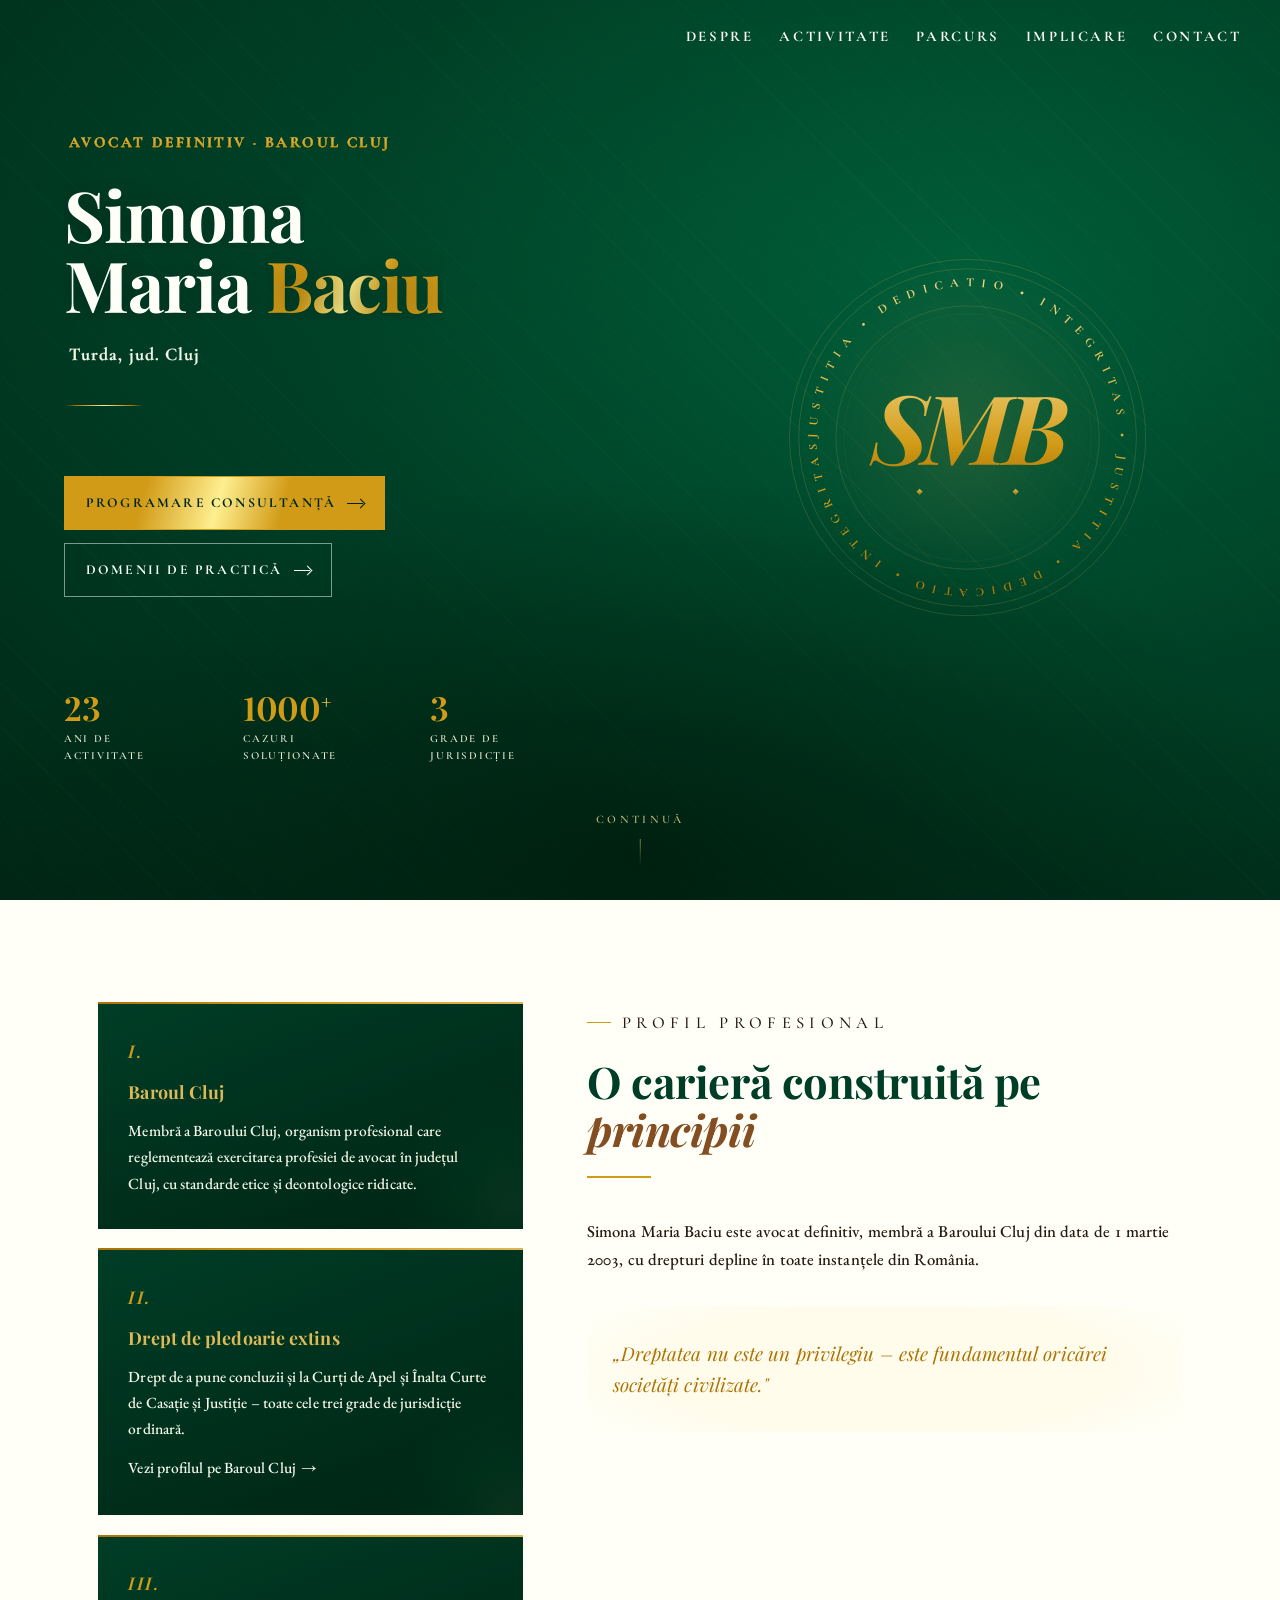
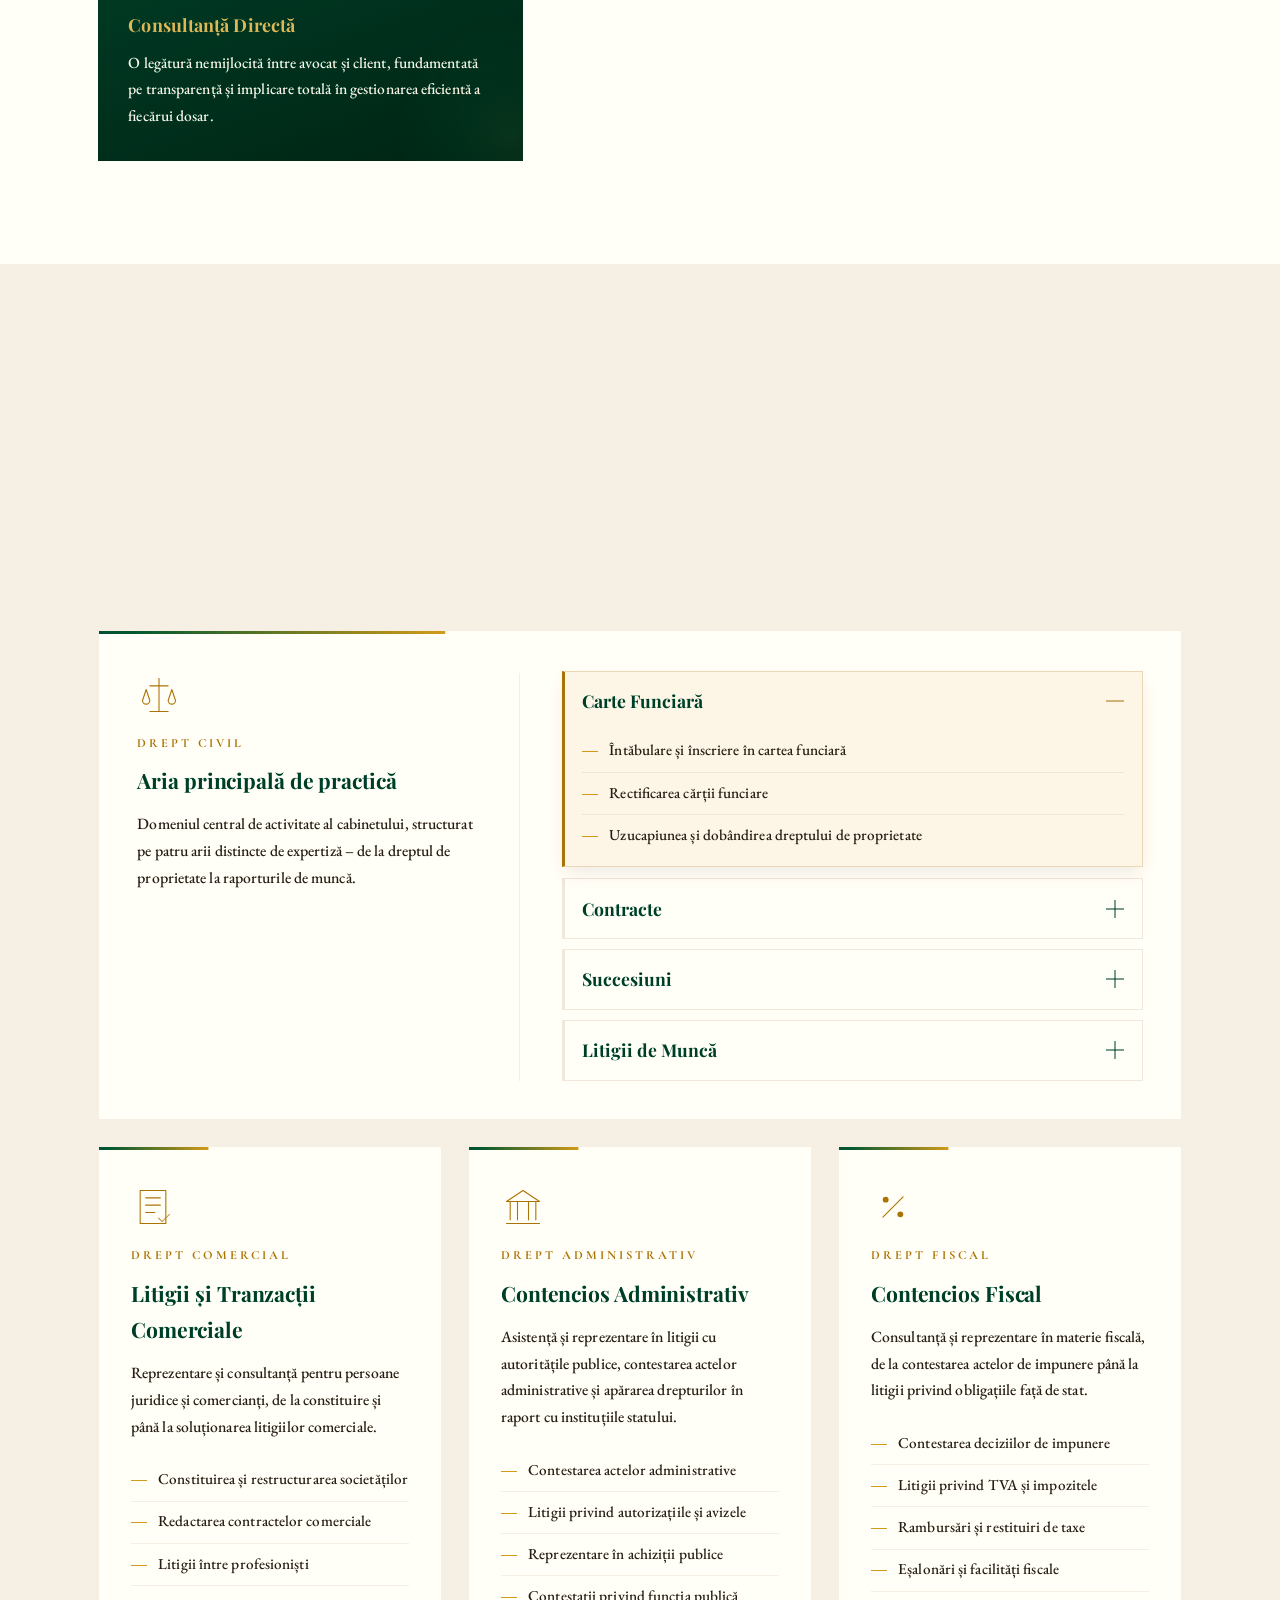
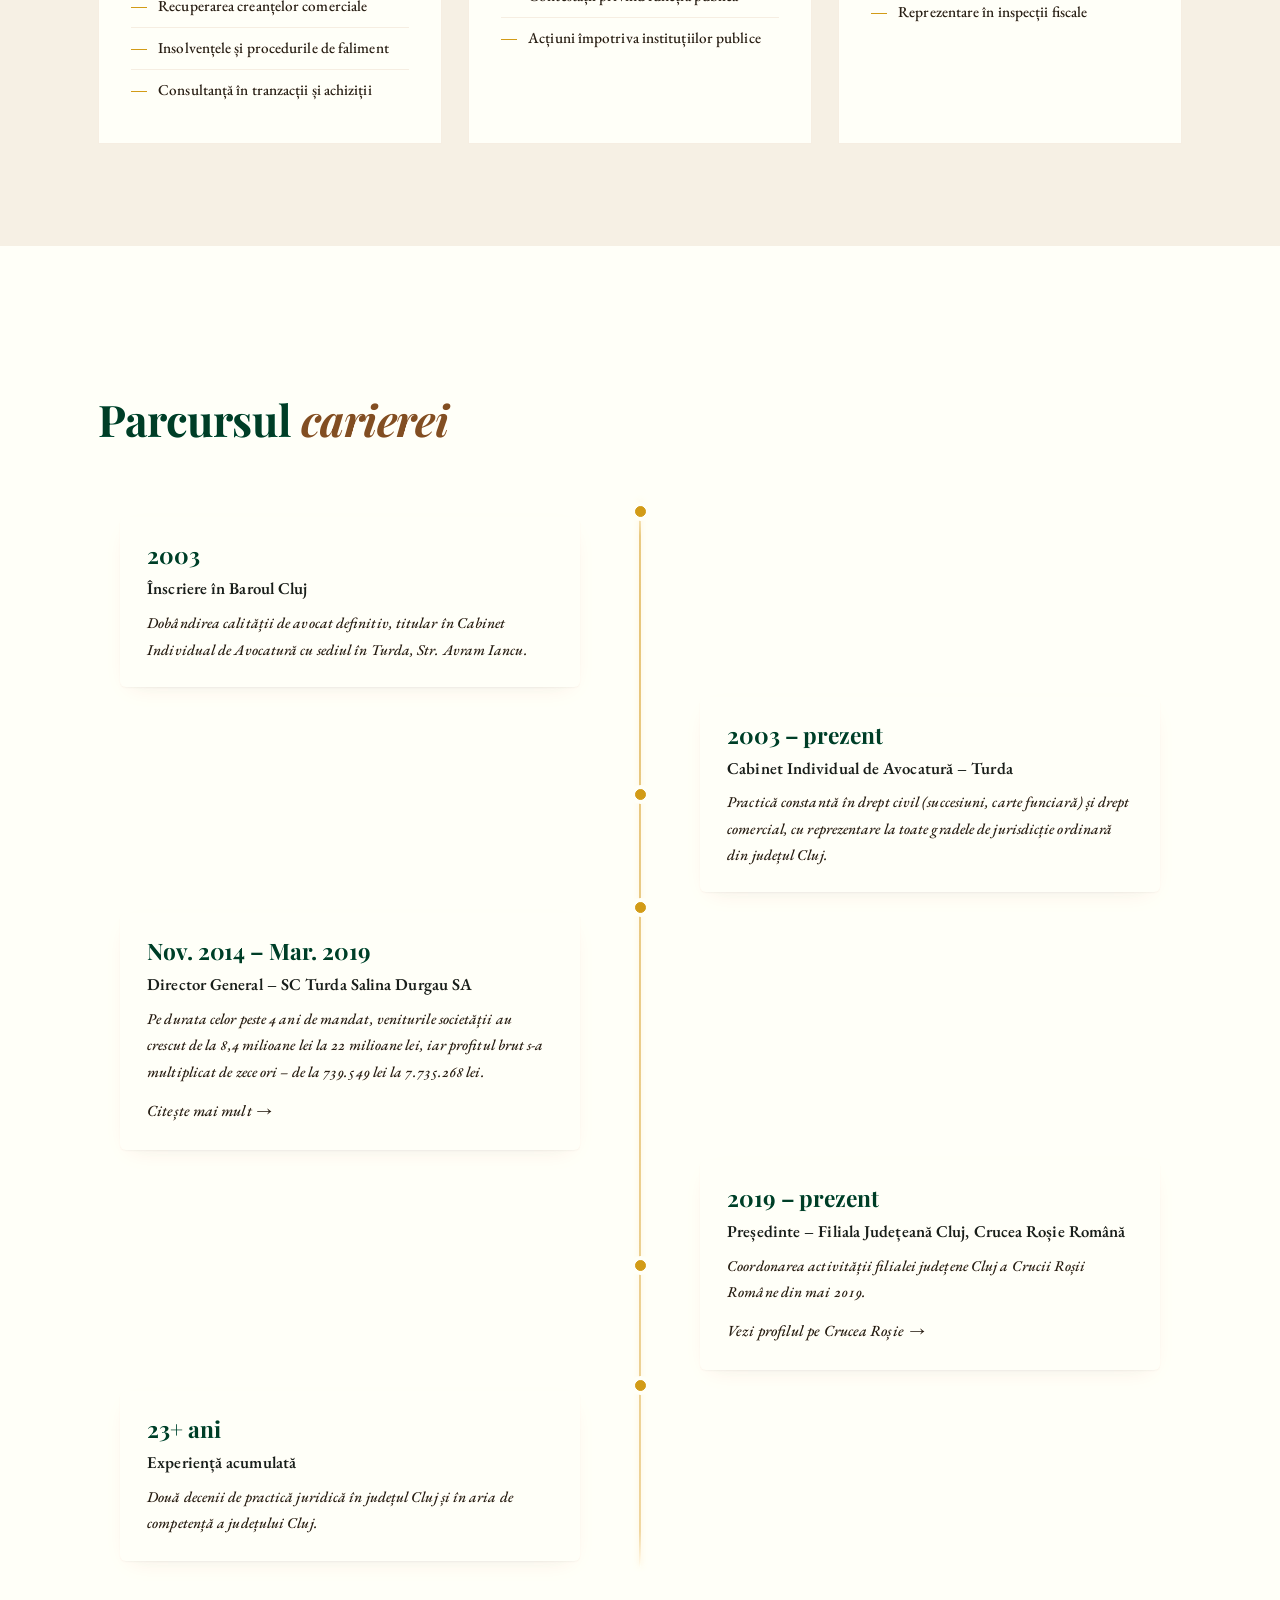
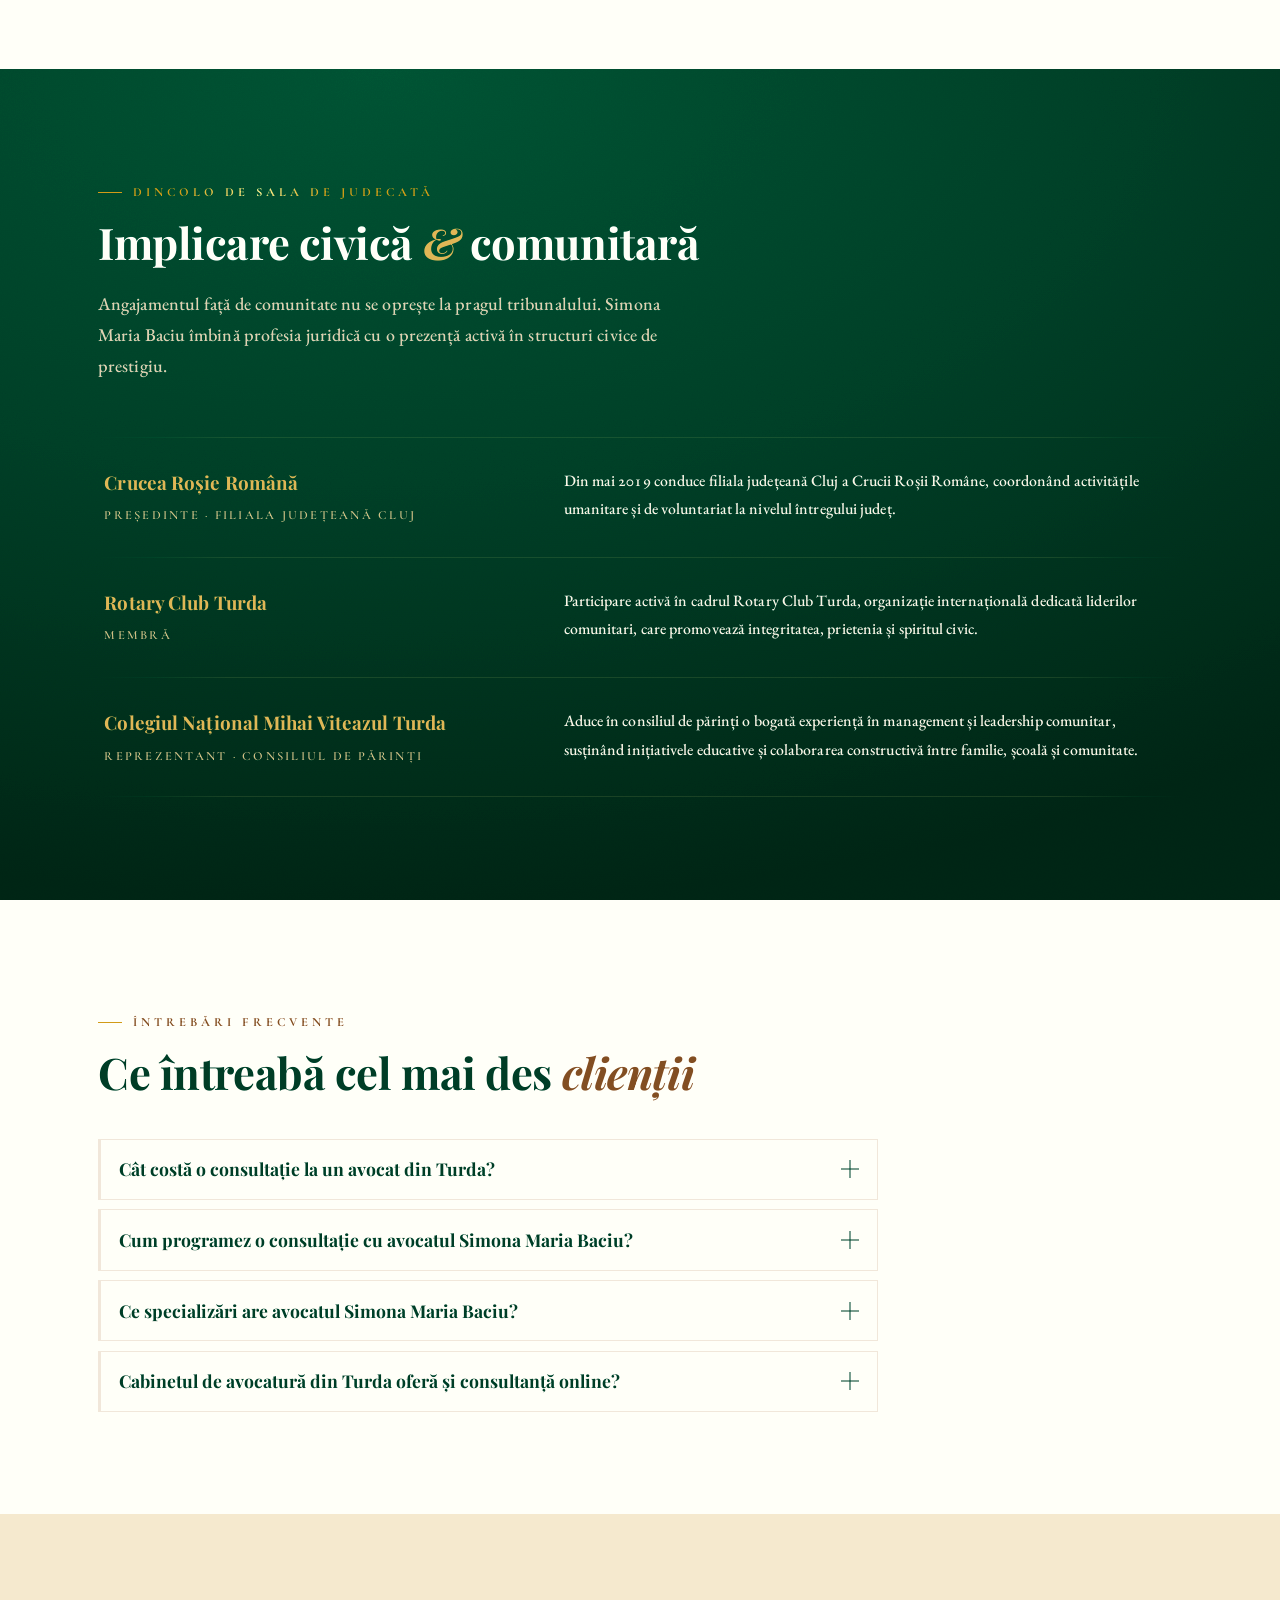
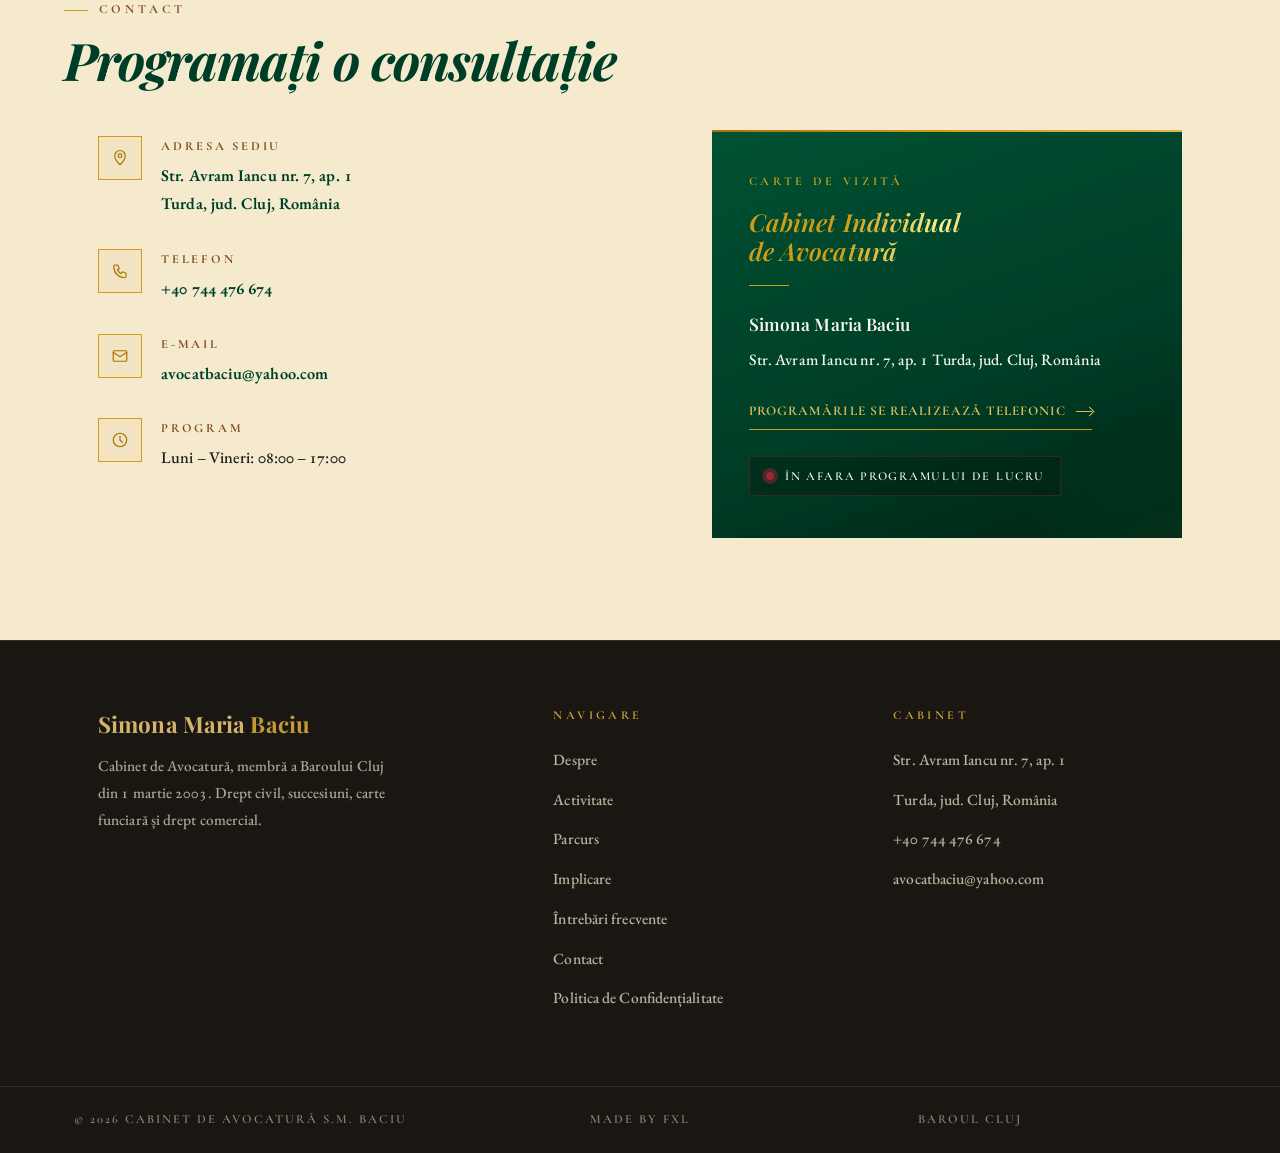
==== commit 6addb90c: "feat(seo): FAQ vizibil, NAP in HTML brut, h1 cu semnal tematic Rezolva constatarile din auditul SEO " ====
--- a/index.html
+++ b/index.html
@@ -3,9 +3,9 @@
 <head>
 <meta charset="UTF-8" />
 <meta name="viewport" content="width=device-width, initial-scale=1.0, minimum-scale=1" />
-<meta name="description" content="Avocat în Turda, jud. Cluj — Cabinet Individual Simona Maria Baciu. Specializare în drept civil, succesiuni, carte funciară și drept comercial. Peste 23 de ani de experiență. Baroul Cluj." />
-<meta name="theme-color" content="#003D2B" />
-<meta property="og:title" content="Simona Maria Baciu — Avocat | Baroul Cluj" />
+<meta name="description" content="Avocat în Turda, jud. Cluj – Cabinet Individual Simona Maria Baciu. Specializare în drept civil, succesiuni, carte funciară și drept comercial. Peste 23 de ani de experiență. Baroul Cluj." />
+<meta name="theme-color" content="#00261A" />
+<meta property="og:title" content="Simona Maria Baciu – Avocat | Baroul Cluj" />
 <meta property="og:description" content="Cabinet Individual de Avocatură. Peste 23 de ani de practică în drept civil și comercial. Turda, jud. Cluj." />
 <meta property="og:type" content="website" />
 <meta property="og:url" content="https://www.avocatbaciu.com/" />
@@ -15,9 +15,9 @@
 <meta property="og:image:width" content="1200" />
 <meta property="og:image:height" content="634" />
 <meta property="og:image:type" content="image/jpeg" />
-<meta property="og:image:alt" content="Cabinet avocat Simona Maria Baciu, Cluj-Napoca" />
+<meta property="og:image:alt" content="Cabinet avocat Simona Maria Baciu, Turda, jud. Cluj" />
 <meta name="twitter:image" content="https://www.avocatbaciu.com/assets/images/og-twitter-card.jpeg" />
-<meta name="twitter:image:alt" content="Cabinet avocat Simona Maria Baciu, Cluj-Napoca" />
+<meta name="twitter:image:alt" content="Cabinet avocat Simona Maria Baciu, Turda, jud. Cluj" />
 <link rel="canonical" href="https://www.avocatbaciu.com/" />
 <meta name="robots" content="index, follow" />
 <meta name="author" content="Simona Maria Baciu" />
@@ -26,9 +26,9 @@
 <meta name="geo.position" content="46.5693;23.7884" />
 <meta name="ICBM" content="46.5693, 23.7884" />
 <meta name="twitter:card" content="summary_large_image" />
-<meta name="twitter:title" content="Avocat Turda | Simona Maria Baciu — Drept Civil și Comercial" />
+<meta name="twitter:title" content="Avocat Turda | Simona Maria Baciu – Drept Civil și Comercial" />
 <meta name="twitter:description" content="Cabinet Individual de Avocatură în Turda, jud. Cluj. Peste 23 de ani de experiență. Baroul Cluj." />
-<title>Avocat Turda | Drept Civil și Comercial — Simona Maria Baciu</title>
+<title>Avocat Turda | Drept Civil și Comercial – Simona Maria Baciu</title>
 <link rel="icon" type="image/png" href="favicon.png" />
 <link rel="apple-touch-icon" href="apple-touch-icon.png" sizes="180x180" />
 
@@ -138,7 +138,7 @@
       "name": "Cât costă o consultație la un avocat din Turda?",
       "acceptedAnswer": {
         "@type": "Answer",
-        "text": "Onorariul variază în funcție de complexitatea cazului și tipul de serviciu juridic solicitat. Contactați cabinetul la +40744476674 pentru o estimare personalizată."
+        "text": "Onorariul variază în funcție de complexitatea cazului și de tipul serviciului juridic solicitat. Pentru o estimare personalizată, contactați cabinetul telefonic sau prin e-mail, folosind datele din secțiunea Contact."
       }
     },
     {
@@ -146,7 +146,7 @@
       "name": "Cum programez o consultație cu avocatul Simona Maria Baciu?",
       "acceptedAnswer": {
         "@type": "Answer",
-        "text": "Puteți programa o consultație telefonic la +40744476674 sau prin email la avocatbaciu@yahoo.com. Cabinetul este situat în Turda, Str. Avram Iancu nr. 7, ap. 1, jud. Cluj. Program: Luni-Vineri, 08:00-17:00."
+        "text": "Programările se realizează telefonic sau prin e-mail. Cabinetul se află în Turda, Str. Avram Iancu nr. 7, ap. 1, jud. Cluj, iar programul de lucru este de luni până vineri, între orele 08:00 și 17:00."
       }
     },
     {
@@ -154,7 +154,7 @@
       "name": "Ce specializări are avocatul Simona Maria Baciu?",
       "acceptedAnswer": {
         "@type": "Answer",
-        "text": "Simona Maria Baciu este specializată în drept civil și drept comercial, cu expertiză în succesiuni, carte funciară, partaj judiciar, litigii civile și tranzacții comerciale. Membră a Baroului Cluj din 2003, cu drept de pledoarie la toate instanțele din România."
+        "text": "Specializarea este în drept civil și drept comercial, cu practică în succesiuni, carte funciară, partaj judiciar, dreptul muncii, litigii civile și tranzacții comerciale. Membră a Baroului Cluj din 1 martie 2003, cu drept de a pune concluzii la toate cele trei grade de jurisdicție ordinară."
       }
     },
     {
@@ -162,7 +162,7 @@
       "name": "Cabinetul de avocatură din Turda oferă și consultanță online?",
       "acceptedAnswer": {
         "@type": "Answer",
-        "text": "Da, cabinetul poate oferi consultanță preliminară prin telefon sau email. Pentru reprezentare în instanță și semnarea documentelor, consultația față în față este necesară."
+        "text": "Da. Consultanța preliminară se poate acorda prin telefon sau e-mail. Pentru reprezentarea în instanță și pentru semnarea documentelor, întâlnirea față în față rămâne necesară."
       }
     }
   ]
@@ -198,14 +198,13 @@
   <div class="hero-vignette" aria-hidden="true"></div>
 
   <div class="hero-left">
-    <p class="hero-eyebrow">Cabinet de Avocatură</p>
+    <p class="hero-eyebrow">Avocat definitiv &middot; Baroul Cluj</p>
 
     <h1 class="hero-name">
       <span class="word-reveal" data-d="0.05"><span>Simona</span></span><br>
       <span class="word-reveal" data-d="0.18"><span>Maria&nbsp;</span></span><span class="word-reveal" data-d="0.30"><span><span class="baciu-gold">Baciu</span></span></span>
+      <span class="hero-h1-sub">Turda, jud. Cluj</span>
     </h1>
-
-    <p class="hero-subtitle">Turda, jud. Cluj</p>
 
     <div class="hero-divider" aria-hidden="true"></div>
 
@@ -322,7 +321,7 @@
         <p class="reveal d2">Simona Maria Baciu este avocat definitiv, membră a Baroului Cluj din data de 1 martie 2003, cu drepturi depline în toate instanțele din România.</p>
         <figure>
           <blockquote class="about-quote" cite="https://www.avocatbaciu.com/">
-            „Dreptatea nu este un privilegiu — este fundamentul oricărei societăți civilizate."
+            „Dreptatea nu este un privilegiu – este fundamentul oricărei societăți civilizate."
           </blockquote>
         </figure>
         <p class="reveal d3">Cabinetul Individual de Avocatură își desfășoară activitatea la sediul din <strong>Turda, Str. Avram Iancu nr. 7, ap. 1</strong>.</p>
@@ -338,7 +337,7 @@
         <article class="about-card reveal reveal-right d3">
           <div class="about-card-num">II.</div>
           <h3 class="about-card-title">Drept de pledoarie extins</h3>
-          <p class="about-card-text">Drept de a pune concluzii și la Curți de Apel și Înalta Curte de Casație și Justiție — toate cele trei grade de jurisdicție ordinară.</p>
+          <p class="about-card-text">Drept de a pune concluzii și la Curți de Apel și Înalta Curte de Casație și Justiție – toate cele trei grade de jurisdicție ordinară.</p>
           <a href="https://www.baroul-cluj.ro/tabloul-avocatilor/avocati-definitivi/"
              target="_blank" rel="noopener noreferrer"
              class="card-link">
@@ -361,7 +360,7 @@
     <p class="section-label reveal">Domenii de practică</p>
     <h2 class="section-title reveal d1">Arii de activitate <em>juridică</em></h2>
     <div class="section-rule reveal d2"></div>
-    <p class="activity-intro reveal d2">Drept civil — aria principală de practică a cabinetului — alături de dreptul comercial, administrativ și fiscal, acoperite de peste două decenii în județul Cluj.</p>
+    <p class="activity-intro reveal d2">Drept civil – aria principală de practică a cabinetului – alături de dreptul comercial, administrativ și fiscal, acoperite de peste două decenii în județul Cluj.</p>
 
     <div class="activity-primary">
       <article class="activity-card activity-card--wide reveal d2">
@@ -377,7 +376,7 @@
           </div>
           <div class="activity-domain">Drept Civil</div>
           <h3 class="activity-title">Aria principală de practică</h3>
-          <p class="activity-text">Domeniul central de activitate al cabinetului, structurat pe patru arii distincte de expertiză — de la dreptul de proprietate la raporturile de muncă.</p>
+          <p class="activity-text">Domeniul central de activitate al cabinetului, structurat pe patru arii distincte de expertiză – de la dreptul de proprietate la raporturile de muncă.</p>
         </div>
 
         <div class="activity-card-right">
@@ -549,7 +548,7 @@
           <div class="flow-shift">
             <article class="flow-card">
               <div class="flow-year">2003 – prezent</div>
-              <h3 class="flow-event">Cabinet Individual de Avocatură — Turda</h3>
+              <h3 class="flow-event">Cabinet Individual de Avocatură – Turda</h3>
               <div class="flow-detail">Practică constantă în drept civil (succesiuni, carte funciară) și drept comercial, cu reprezentare la toate gradele de jurisdicție ordinară din județul Cluj.</div>
             </article>
           </div>
@@ -559,8 +558,8 @@
           <div class="flow-shift">
             <article class="flow-card">
               <div class="flow-year">Nov. 2014 – Mar. 2019</div>
-              <h3 class="flow-event">Director General — SC Turda Salina Durgau SA</h3>
-              <div class="flow-detail">Pe durata celor peste 4 ani de mandat, veniturile societății au crescut de la 8,4 milioane lei la 22 milioane lei, iar profitul brut s-a multiplicat de zece ori — de la 739.549 lei la 7.735.268 lei.<br><a href="https://turdanews.net/rezultatele-financiare-ale-societatii-turda-salina-durgau-sa-sunt-fabuloase/" target="_blank" rel="noopener noreferrer" class="card-link">Citește mai mult <span aria-hidden="true">→</span></a></div>
+              <h3 class="flow-event">Director General – SC Turda Salina Durgau SA</h3>
+              <div class="flow-detail">Pe durata celor peste 4 ani de mandat, veniturile societății au crescut de la 8,4 milioane lei la 22 milioane lei, iar profitul brut s-a multiplicat de zece ori – de la 739.549 lei la 7.735.268 lei.<br><a href="https://turdanews.net/rezultatele-financiare-ale-societatii-turda-salina-durgau-sa-sunt-fabuloase/" target="_blank" rel="noopener noreferrer" class="card-link">Citește mai mult <span aria-hidden="true">→</span></a></div>
             </article>
           </div>
         </li>
@@ -568,8 +567,8 @@
           <span class="flow-node" aria-hidden="true"></span>
           <div class="flow-shift">
             <article class="flow-card">
-              <div class="flow-year">2019 — prezent</div>
-              <h3 class="flow-event">Președinte — Filiala Județeană Cluj, Crucea Roșie Română</h3>
+              <div class="flow-year">2019 – prezent</div>
+              <h3 class="flow-event">Președinte – Filiala Județeană Cluj, Crucea Roșie Română</h3>
               <div class="flow-detail">Coordonarea activității filialei județene Cluj a Crucii Roșii Române din mai 2019.<br><a href="https://crucearosie.ro/filiala/cluj/" target="_blank" rel="noopener noreferrer" class="card-link">Vezi profilul pe Crucea Roșie <span aria-hidden="true">→</span></a></div>
             </article>
           </div>
@@ -623,6 +622,72 @@
   </div>
 </section>
 
+<!-- ============ ÎNTREBĂRI FRECVENTE ============ -->
+<section id="intrebari" aria-label="Întrebări frecvente despre serviciile cabinetului">
+  <div class="section-inner">
+    <p class="section-label reveal">Întrebări frecvente</p>
+    <h2 class="section-title reveal d1">Ce întreabă cel mai des <em>clienții</em></h2>
+
+    <div class="faq-accordion">
+      <div class="accordion-item reveal d2">
+        <h3 class="accordion-heading">
+          <button class="accordion-trigger" aria-expanded="false">
+            <span>Cât costă o consultație la un avocat din Turda?</span>
+            <span class="accordion-icon" aria-hidden="true"></span>
+          </button>
+        </h3>
+        <div class="accordion-panel">
+          <div class="accordion-panel-inner">
+            <p class="faq-answer">Onorariul variază în funcție de complexitatea cazului și de tipul serviciului juridic solicitat. Pentru o estimare personalizată, contactați cabinetul telefonic sau prin e-mail, folosind datele din secțiunea Contact.</p>
+          </div>
+        </div>
+      </div>
+
+      <div class="accordion-item reveal d3">
+        <h3 class="accordion-heading">
+          <button class="accordion-trigger" aria-expanded="false">
+            <span>Cum programez o consultație cu avocatul Simona Maria Baciu?</span>
+            <span class="accordion-icon" aria-hidden="true"></span>
+          </button>
+        </h3>
+        <div class="accordion-panel">
+          <div class="accordion-panel-inner">
+            <p class="faq-answer">Programările se realizează telefonic sau prin e-mail. Cabinetul se află în Turda, Str. Avram Iancu nr. 7, ap. 1, jud. Cluj, iar programul de lucru este de luni până vineri, între orele 08:00 și 17:00.</p>
+          </div>
+        </div>
+      </div>
+
+      <div class="accordion-item reveal d4">
+        <h3 class="accordion-heading">
+          <button class="accordion-trigger" aria-expanded="false">
+            <span>Ce specializări are avocatul Simona Maria Baciu?</span>
+            <span class="accordion-icon" aria-hidden="true"></span>
+          </button>
+        </h3>
+        <div class="accordion-panel">
+          <div class="accordion-panel-inner">
+            <p class="faq-answer">Specializarea este în drept civil și drept comercial, cu practică în succesiuni, carte funciară, partaj judiciar, dreptul muncii, litigii civile și tranzacții comerciale. Membră a Baroului Cluj din 1 martie 2003, cu drept de a pune concluzii la toate cele trei grade de jurisdicție ordinară.</p>
+          </div>
+        </div>
+      </div>
+
+      <div class="accordion-item reveal d5">
+        <h3 class="accordion-heading">
+          <button class="accordion-trigger" aria-expanded="false">
+            <span>Cabinetul de avocatură din Turda oferă și consultanță online?</span>
+            <span class="accordion-icon" aria-hidden="true"></span>
+          </button>
+        </h3>
+        <div class="accordion-panel">
+          <div class="accordion-panel-inner">
+            <p class="faq-answer">Da. Consultanța preliminară se poate acorda prin telefon sau e-mail. Pentru reprezentarea în instanță și pentru semnarea documentelor, întâlnirea față în față rămâne necesară.</p>
+          </div>
+        </div>
+      </div>
+    </div>
+  </div>
+</section>
+
 <!-- ============ CONTACT ============ -->
 <section id="contact" aria-label="Date de contact cabinet avocat Turda">
   <div class="section-inner">
@@ -658,7 +723,7 @@
           <div>
             <div class="contact-label">Telefon</div>
             <div class="contact-value">
-              <a class="ulink contact-obf" data-t="tel"></a>
+              <a class="ulink" href="tel:+40744476674">+40 744 476 674</a>
             </div>
           </div>
         </div>
@@ -685,7 +750,7 @@
           </div>
           <div>
             <div class="contact-label">Program</div>
-            <div class="contact-value">Luni — Vineri: 08:00 – 17:00</div>
+            <div class="contact-value">Luni – Vineri: 08:00 – 17:00</div>
           </div>
         </div>
 
@@ -700,7 +765,7 @@
           Str. Avram Iancu nr. 7, ap. 1<br>
           Turda, jud. Cluj, România
         </div>
-        <a class="contact-panel-cta contact-obf" data-t="tel-href-only">
+        <a class="contact-panel-cta" href="tel:+40744476674">
           Programările se realizează telefonic
           <span class="btn-arrow" aria-hidden="true"></span>
         </a>
@@ -730,6 +795,7 @@
           <li><a href="#activitate">Activitate</a></li>
           <li><a href="#parcurs">Parcurs</a></li>
           <li><a href="#civic">Implicare</a></li>
+          <li><a href="#intrebari">Întrebări frecvente</a></li>
           <li><a href="#contact">Contact</a></li>
           <li><a href="confidentialitate.html">Politica de Confidențialitate</a></li>
         </ul>
@@ -740,14 +806,14 @@
       <ul class="footer-list">
         <li><a class="ulink" href="https://www.google.com/maps/search/?api=1&query=Str.+Avram+Iancu+nr.+7,+Turda,+Cluj,+Romania" target="_blank" rel="noopener noreferrer">Str. Avram Iancu nr. 7, ap. 1</a></li>
         <li><a class="ulink" href="https://www.google.com/maps/search/?api=1&query=Str.+Avram+Iancu+nr.+7,+Turda,+Cluj,+Romania" target="_blank" rel="noopener noreferrer">Turda, jud. Cluj, România</a></li>
-        <li><a class="ulink contact-obf" data-t="tel"></a></li>
+        <li><a class="ulink" href="tel:+40744476674">+40 744 476 674</a></li>
         <li><a class="ulink contact-obf" data-t="mail"></a></li>
       </ul>
     </div>
   </div>
   <div class="footer-divider"></div>
   <div class="footer-bottom">
-    <div class="footer-meta">© <span id="yr">2026</span> Cabinet de Avocatura S.M. Baciu</div>
+    <div class="footer-meta">© <span id="yr">2026</span> Cabinet de Avocatură S.M. Baciu</div>
     <div class="footer-meta">Baroul Cluj</div>
     <div class="footer-meta footer-made-by"><a href="https://fxlstudio.com" target="_blank" rel="noopener noreferrer">Made by FXL</a></div>
   </div>
@@ -1045,7 +1111,7 @@
   updateFlowFill();
 
   /* ---- Scrollspy for nav active state ---- */
-  const sections = ['hero','despre','activitate','parcurs','civic','contact']
+  const sections = ['hero','despre','activitate','parcurs','civic','intrebari','contact']
     .map(id => document.getElementById(id)).filter(Boolean);
   const navMap = new Map();
   document.querySelectorAll('.nav-links a').forEach(a => {
@@ -1116,15 +1182,15 @@
 })();
 </script>
 <script>
+/* Doar e-mailul ramane obfuscat. Telefonul e scris direct in HTML: e NAP
+   vizibil pentru potrivirea cu fisa Google si ramane functional fara JS. */
 (function(){
-  var ph = atob('MDc0NDQ3NjY3NA==');
   var em = atob('YXZvY2F0YmFjaXVAeWFob28uY29t');
-  var phF = ph.replace(/(\d{4})(\d{3})(\d{3})/, '$1 $2 $3');
   document.querySelectorAll('.contact-obf').forEach(function(el){
-    var t = el.getAttribute('data-t');
-    if(t === 'tel'){ el.href = 'tel:' + ph; el.textContent = phF; }
-    else if(t === 'mail'){ el.href = 'mailto:' + em; el.textContent = em; }
-    else if(t === 'tel-href-only'){ el.href = 'tel:' + ph; }
+    if(el.getAttribute('data-t') === 'mail'){
+      el.href = 'mailto:' + em;
+      el.textContent = em;
+    }
   });
 })();
 </script>
--- a/style.css
+++ b/style.css
@@ -82,10 +82,19 @@
      1. RESET & BASE
      ================================================================ */
   *, *::before, *::after { box-sizing: border-box; margin: 0; padding: 0; }
-  html { scroll-behavior: smooth; -webkit-text-size-adjust: 100%; overscroll-behavior: none; }
+  /* Fundalul lui <html> devine culoarea canvas-ului documentului. Safari pe macOS
+     coloreaza bara de sus dupa aceasta valoare (ignora <meta name="theme-color">).
+     <body> ramane crem si acopera integral pagina, deci aspectul nu se schimba. */
+  html {
+    background: var(--green-deepest);
+    scroll-behavior: smooth; -webkit-text-size-adjust: 100%; overscroll-behavior: none;
+  }
 
   body {
-    background: var(--cream);
+    /* Verde, nu crem: Safari pe macOS coloreaza bara de sus dupa fundalul
+       documentului (ignora <meta name="theme-color">). Cremul e mutat pe
+       #continut-principal, care acopera integral zona de continut. */
+    background: var(--green-deepest);
     overscroll-behavior: none;
     min-height: 100vh;
     color: var(--text-dark);
@@ -101,6 +110,11 @@
     font-feature-settings: "kern", "liga", "calt", "onum";
   }
 
+  /* Baza crem a continutului, mutata aici de pe <body>. Sectiunile sunt oricum
+     opace si acopera tot <main>, deci asta e doar plasa de siguranta impotriva
+     unei scurgeri de verde intre ele. */
+  #continut-principal { background: var(--cream); }
+
   /* Gradarea de culoare sta pe fiecare sectiune, nu pe <main>.
      Un filter creeaza o render surface cat elementul; pe <main> aceea e inalta
      cat tot documentul, iar orice layer compozitat animat dinauntru (inelul
@@ -250,11 +264,15 @@
     font-size: 0.95rem; color: var(--gold-light);
     letter-spacing: 0.18em; text-transform: uppercase;
     font-weight: 600;
+    /* Același auriu ca „BACIU" din hero */
+    background: var(--glint-text);
+    -webkit-background-clip: text; background-clip: text;
+    -webkit-text-fill-color: transparent;
     opacity: 0; pointer-events: none;
-    transition: color 0.3s, opacity 0.35s var(--ease-soft);
+    transition: filter 0.3s, opacity 0.35s var(--ease-soft);
   }
   nav.site-nav.solid .nav-brand { opacity: 1; pointer-events: auto; }
-  .nav-brand:hover { color: var(--gold); }
+  .nav-brand:hover { filter: brightness(1.12); }
   .nav-brand-mark {
     width: 28px; height: 28px;
     display: inline-flex; align-items: center; justify-content: center;
@@ -359,7 +377,7 @@
     color: var(--white);
     line-height: 1.0;
     letter-spacing: -0.015em;
-    margin-bottom: calc(0.85rem + 2.3px);
+    margin-bottom: 2.2rem;
     text-shadow: 0 2px 30px rgba(0, 0, 0, 0.25);
   }
   .hero-name em {
@@ -379,14 +397,24 @@
     -webkit-text-fill-color: transparent;
   }
 
-  .hero-subtitle {
+  /* Al doilea rand din h1 — locul unde titlul paginii isi confirma subiectul.
+     Sta in interiorul .hero-name, deci trebuie sa anuleze explicit ce impune
+     numele: umbra de 30px sub text de 18px iese noroi, iar line-height 1.0 si
+     letter-spacing negativ sunt calibrate pentru 70px, nu pentru randul mic. */
+  .hero-h1-sub {
+    display: block;
     font-family: 'Cormorant Garamond', serif;
     font-size: clamp(1.05rem, 1.4vw, 1.3rem);
+    font-weight: 700;
+    line-height: 1.72;
+    letter-spacing: 0.06em;
     color: var(--cream);
+    /* 700 e greutatea maxima a lui Cormorant Garamond. Ingrosarea in plus vine
+       din contur, acelasi truc pe care il foloseste deja .hero-eyebrow. */
+    -webkit-text-stroke: 0.3px var(--cream);
+    text-shadow: none;
     margin-left: 5px;
-    margin-bottom: 2.2rem;
-    letter-spacing: 0.06em;
-    font-weight: 600;
+    margin-top: calc(0.55rem + 11px);
     opacity: 0; transform: translateY(10px);
     animation: fadeUp 0.8s var(--ease-soft) forwards 0.95s;
   }
@@ -1200,7 +1228,26 @@
   }
 
   /* ================================================================
-     11. CONTACT
+     11. ÎNTREBĂRI FRECVENTE
+     ================================================================ */
+  /* Reia componenta .accordion-item din secțiunea Activitate — aceleași
+     stări, alt container: o singură coloană, centrată pe lățimea textului. */
+  #intrebari { background: var(--white); }
+  .faq-accordion {
+    display: flex; flex-direction: column; gap: 0.6rem;
+    max-width: 780px;
+    margin-top: 2.6rem;
+  }
+  .faq-answer {
+    color: var(--text-mid);
+    font-size: 0.99rem;
+    line-height: 1.78;
+    padding-bottom: 1.1rem;
+    margin: 0;
+  }
+
+  /* ================================================================
+     12. CONTACT
      ================================================================ */
   #contact { background: var(--cream-dark); }
   .contact-heading-block {
@@ -1355,7 +1402,7 @@
   }
 
   /* ================================================================
-     12. FOOTER
+     13. FOOTER
      ================================================================ */
   footer.site-footer {
     background: var(--ink);
@@ -1438,7 +1485,7 @@
   }
 
   /* ================================================================
-     13. KEYFRAMES & UTILITIES
+     14. KEYFRAMES & UTILITIES
      ================================================================ */
   @keyframes fadeUp {
     from { opacity: 0; transform: translateY(18px); }
@@ -1446,7 +1493,7 @@
   }
 
   /* ================================================================
-     14. RESPONSIVE — TABLET (<= 1024)
+     15. RESPONSIVE — TABLET (<= 1024)
      ================================================================ */
   @media (max-width: 1024px) {
     #hero { grid-template-columns: 1fr; }
@@ -1461,7 +1508,7 @@
   }
 
   /* ================================================================
-     15. RESPONSIVE — MOBILE (<= 860)
+     16. RESPONSIVE — MOBILE (<= 860)
      ================================================================ */
   @media (max-width: 860px) {
     body { font-size: 17px; line-height: 1.7; }
@@ -1490,6 +1537,9 @@
     .nav-toggle { display: inline-flex; }
 
     .hero-left { padding: 4rem 1.5rem 5rem; text-align: center; align-items: center; }
+    /* "Avocat definitiv · Baroul Cluj" masoara 318px la 0.16em, iar pe ecrane
+       de 360px raman doar 312px intre padding-uri. 0.12em il aduce la 299px. */
+    .hero-eyebrow { letter-spacing: 0.12em; }
     .hero-stats, .hero-divider, .hero-cta-row { align-self: center; }
     .hero-divider { margin-left: auto; margin-right: auto; }
     .hero-stats { grid-template-columns: repeat(3, 1fr); width: 100%; max-width: 420px; }
@@ -1507,6 +1557,10 @@
     .civic-item { grid-template-columns: 1fr; gap: 0.7rem; padding: 1.6rem 0; }
     .civic-item:hover { padding-left: 0.4rem; }
     .contact-grid { grid-template-columns: 1fr; gap: 2.4rem; }
+    /* Decalajul optic negativ e calibrat pentru latimea de desktop. Pe mobil
+       padding-ul sectiunii e de 24px, iar -34px scoate blocul din ecran —
+       titlul italic mai adauga ~14px de depasire a glifei "P". */
+    .contact-heading-block { margin-left: 0; }
     .footer-top { grid-template-columns: 1fr; }
     .footer-col--3 { grid-column: auto; }
     .footer-bottom { display: flex; flex-direction: column; align-items: center; text-align: center; gap: 0.3rem; }
@@ -1524,7 +1578,7 @@
   }
 
   /* ================================================================
-     16. REDUCED MOTION
+     17. REDUCED MOTION
      ================================================================ */
   @media (prefers-reduced-motion: reduce) {
     *, *::before, *::after {
@@ -1662,7 +1716,7 @@
   }
 
   /* ================================================================
-     17. PRINT
+     18. PRINT
      ================================================================ */
   @media print {
     nav, .scroll-cue, .scroll-progress, .btn, .grain { display: none !important; }
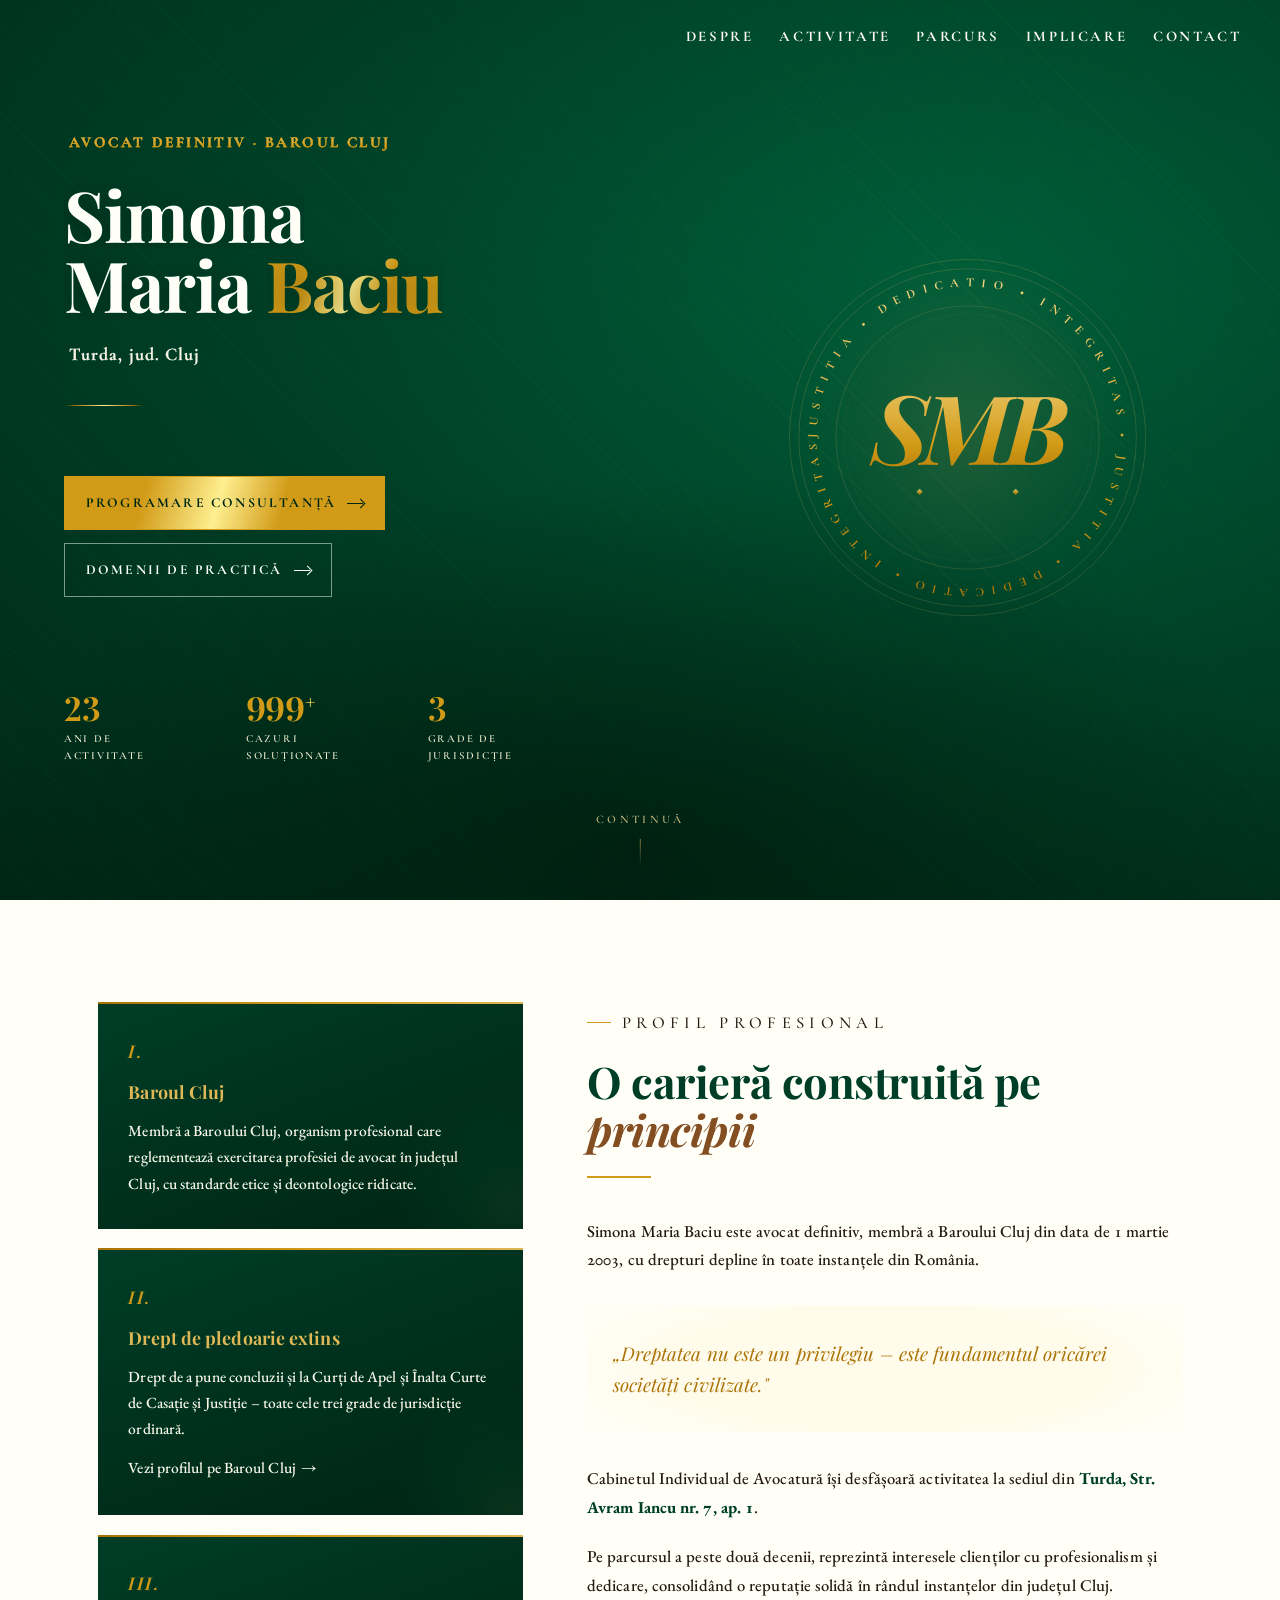
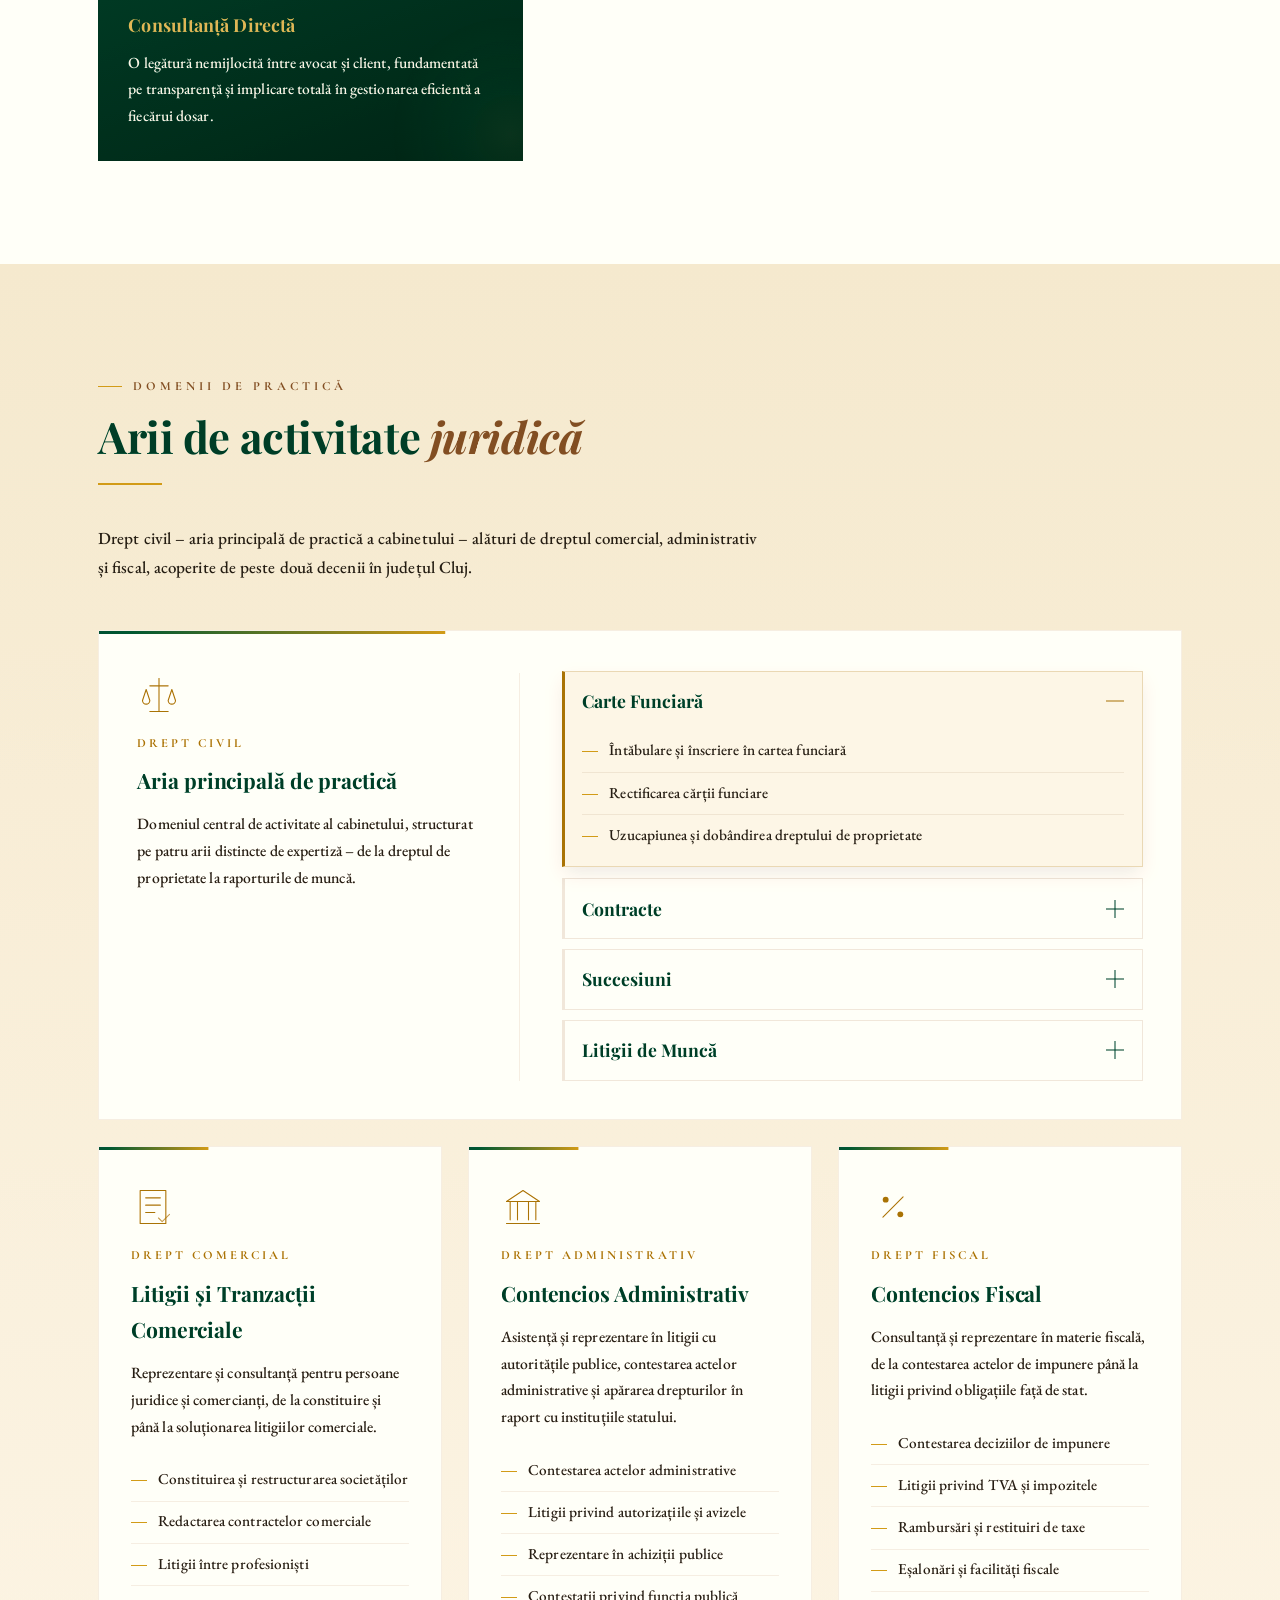
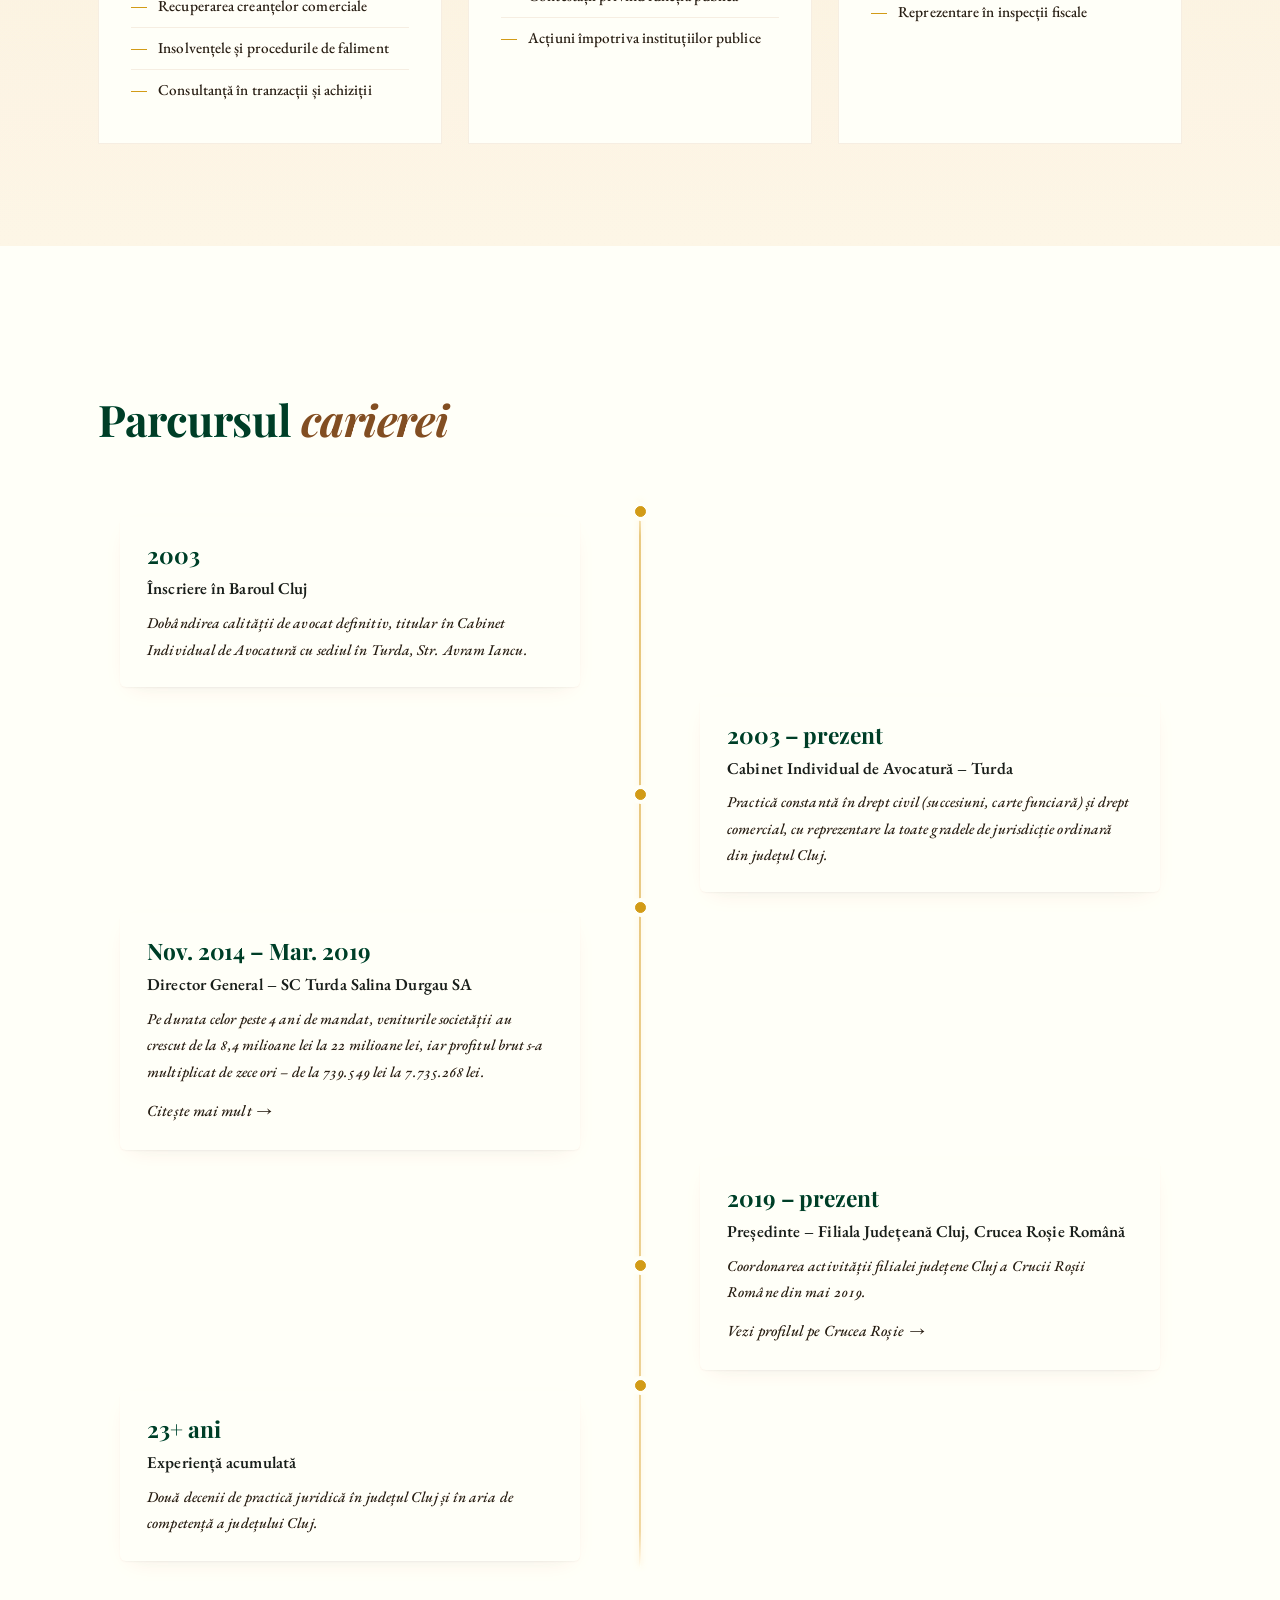
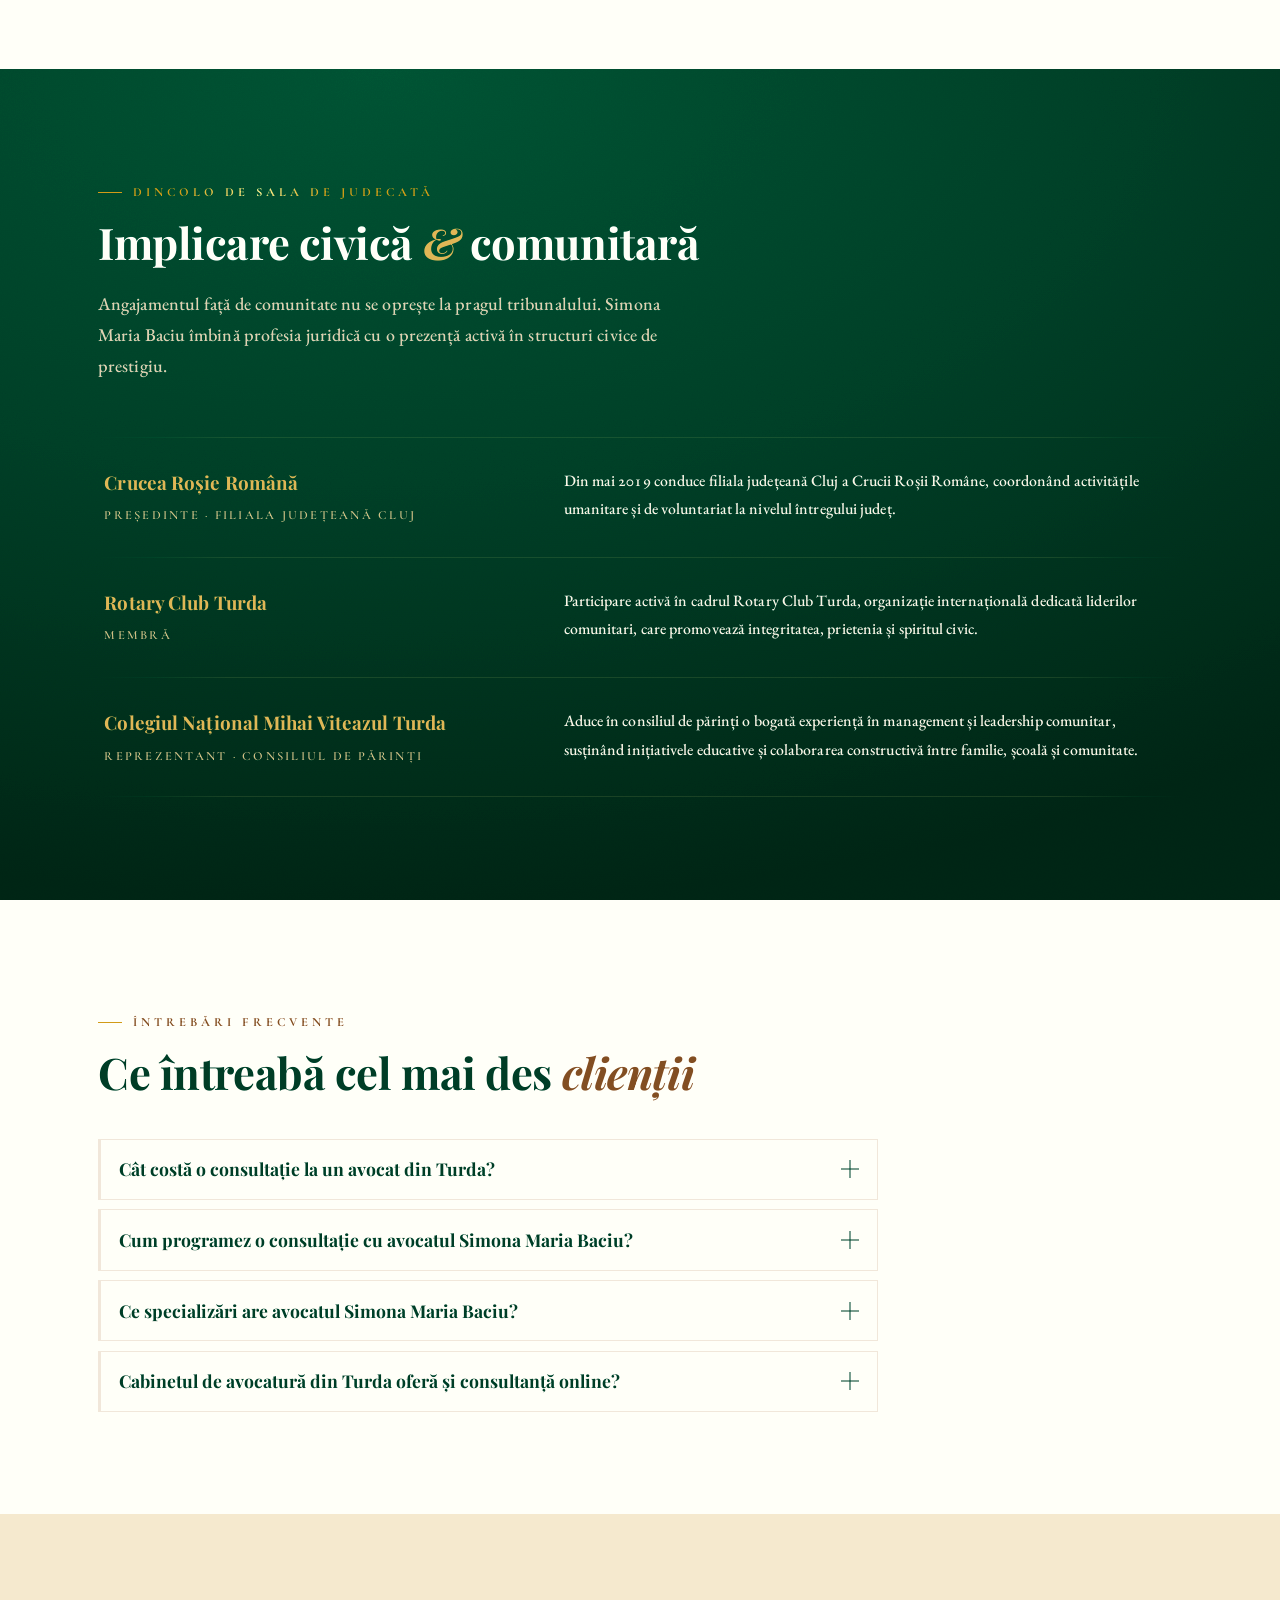
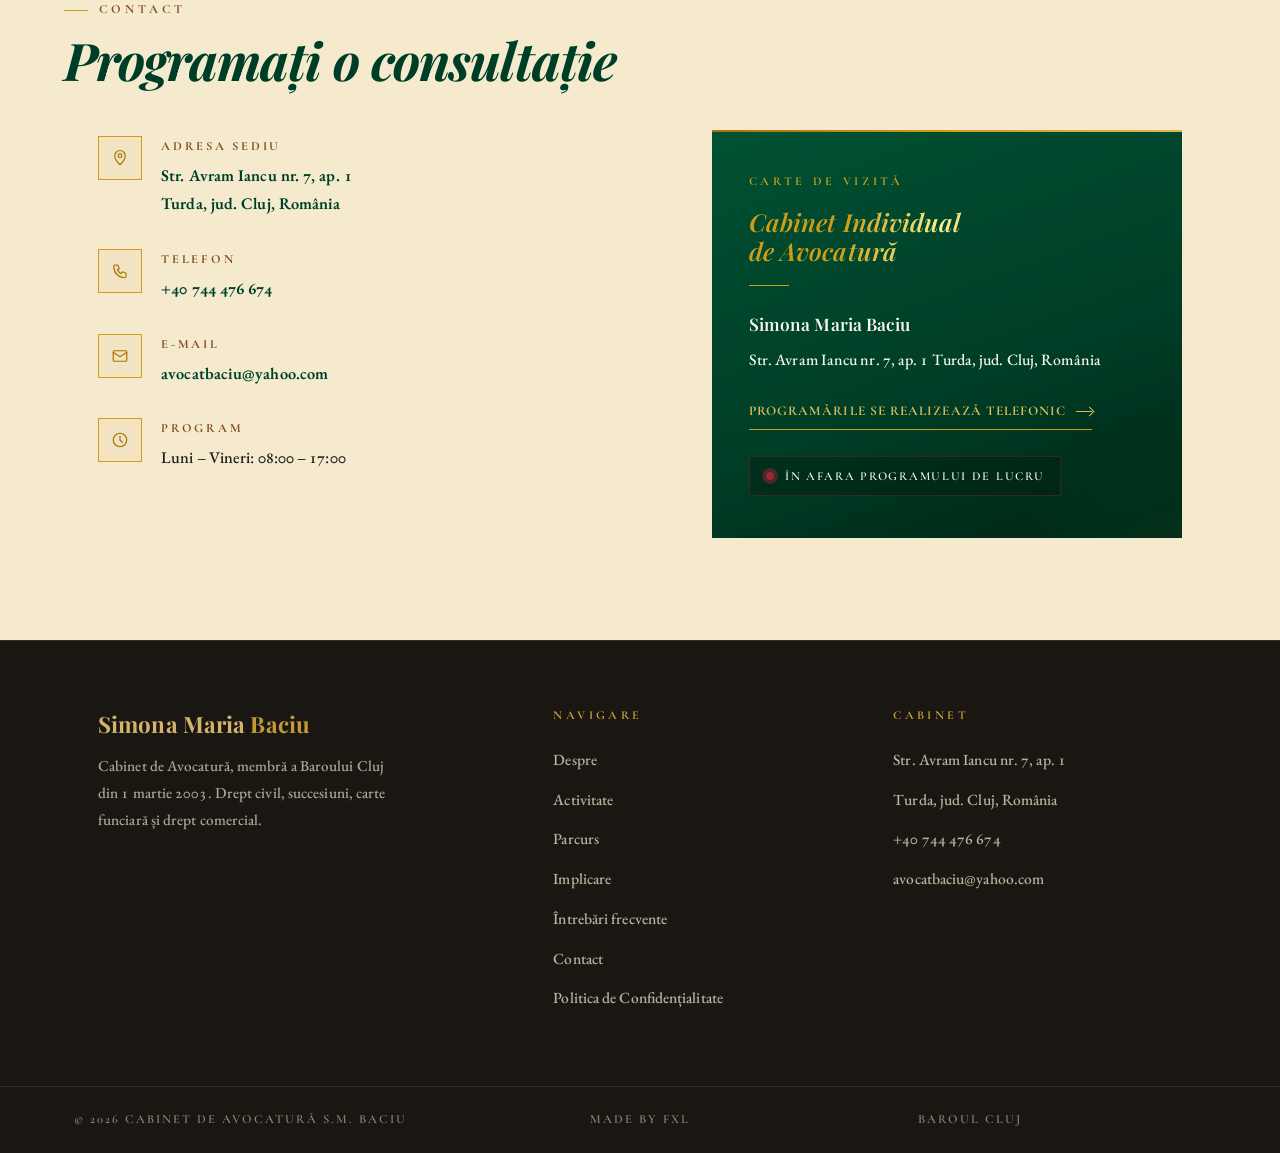
==== commit e0ad5d9b: "feat(seo): JSON-LD consolidat în @graph, sitemap cu ambele pagini Cele trei blocuri JSON-LD separate" ====
--- a/index.html
+++ b/index.html
@@ -43,12 +43,22 @@
 <script type="application/ld+json">
 {
   "@context": "https://schema.org",
+  "@graph": [
+  {
+    "@type": "WebSite",
+    "@id": "https://www.avocatbaciu.com/#website",
+    "url": "https://www.avocatbaciu.com/",
+    "name": "Cabinet Avocat Simona Maria Baciu",
+    "inLanguage": "ro-RO",
+    "publisher": {"@id": "https://www.avocatbaciu.com/#legal-service"}
+  },
+  {
   "@type": "LegalService",
   "@id": "https://www.avocatbaciu.com/#legal-service",
   "name": "Cabinet Individual de Avocatură Simona Maria Baciu",
   "legalName": "Cabinet Individual de Avocatură Simona Maria Baciu",
   "description": "Cabinet avocat specializat în drept civil și comercial în Turda. Consultanță juridică, succesiuni, carte funciară, litigii civile și comerciale.",
-  "url": "https://www.avocatbaciu.com",
+  "url": "https://www.avocatbaciu.com/",
   "image": "https://www.avocatbaciu.com/assets/images/og-twitter-card.jpeg",
   "telephone": "+40744476674",
   "email": "avocatbaciu@yahoo.com",
@@ -65,18 +75,24 @@
     "latitude": 46.5693,
     "longitude": 23.7884
   },
+  "hasMap": "https://www.google.com/maps/search/?api=1&query=Str.+Avram+Iancu+nr.+7,+Turda,+Cluj,+Romania",
   "areaServed": [
     {"@type": "City", "name": "Turda"},
     {"@type": "City", "name": "Cluj-Napoca"},
     {"@type": "AdministrativeArea", "name": "județul Cluj"}
   ],
   "priceRange": "$$",
-  "openingHours": ["Mo-Fr 08:00-17:00"],
+  "openingHoursSpecification": [
+    {
+      "@type": "OpeningHoursSpecification",
+      "dayOfWeek": ["Monday", "Tuesday", "Wednesday", "Thursday", "Friday"],
+      "opens": "08:00",
+      "closes": "17:00"
+    }
+  ],
   "sameAs": ["https://www.baroul-cluj.ro/tabloul-avocatilor/avocati-definitivi/"],
-  "founder": {
-    "@type": "Person",
-    "name": "Simona Maria Baciu"
-  },
+  "founder": {"@id": "https://www.avocatbaciu.com/#person"},
+  "employee": {"@id": "https://www.avocatbaciu.com/#person"},
   "knowsAbout": [
     "Drept Civil",
     "Drept Comercial",
@@ -94,24 +110,18 @@
       {"@type": "Offer", "itemOffered": {"@type": "Service", "name": "Litigii și tranzacții comerciale"}}
     ]
   }
-}
-</script>
-<script type="application/ld+json">
-{
-  "@context": "https://schema.org",
+  },
+  {
   "@type": "Person",
   "@id": "https://www.avocatbaciu.com/#person",
   "name": "Simona Maria Baciu",
   "jobTitle": "Avocat Definitiv",
   "description": "Avocat definitiv membră a Baroului Cluj din 1 martie 2003, cu peste 23 de ani de experiență în drept civil și comercial.",
-  "url": "https://www.avocatbaciu.com",
+  "url": "https://www.avocatbaciu.com/",
   "image": "https://www.avocatbaciu.com/assets/images/og-twitter-card.jpeg",
   "telephone": "+40744476674",
   "email": "avocatbaciu@yahoo.com",
-  "worksFor": {
-    "@type": "LegalService",
-    "name": "Cabinet Individual de Avocatură Simona Maria Baciu"
-  },
+  "worksFor": {"@id": "https://www.avocatbaciu.com/#legal-service"},
   "memberOf": {
     "@type": "Organization",
     "name": "Baroul Cluj",
@@ -125,13 +135,14 @@
     "Litigii Civile"
   ],
   "sameAs": ["https://www.baroul-cluj.ro/tabloul-avocatilor/avocati-definitivi/"]
-}
-</script>
-<script type="application/ld+json">
-{
-  "@context": "https://schema.org",
+  },
+  {
   "@type": "FAQPage",
   "@id": "https://www.avocatbaciu.com/#faq",
+  "url": "https://www.avocatbaciu.com/",
+  "inLanguage": "ro-RO",
+  "isPartOf": {"@id": "https://www.avocatbaciu.com/#website"},
+  "about": {"@id": "https://www.avocatbaciu.com/#legal-service"},
   "mainEntity": [
     {
       "@type": "Question",
@@ -165,6 +176,8 @@
         "text": "Da. Consultanța preliminară se poate acorda prin telefon sau e-mail. Pentru reprezentarea în instanță și pentru semnarea documentelor, întâlnirea față în față rămâne necesară."
       }
     }
+  ]
+  }
   ]
 }
 </script>
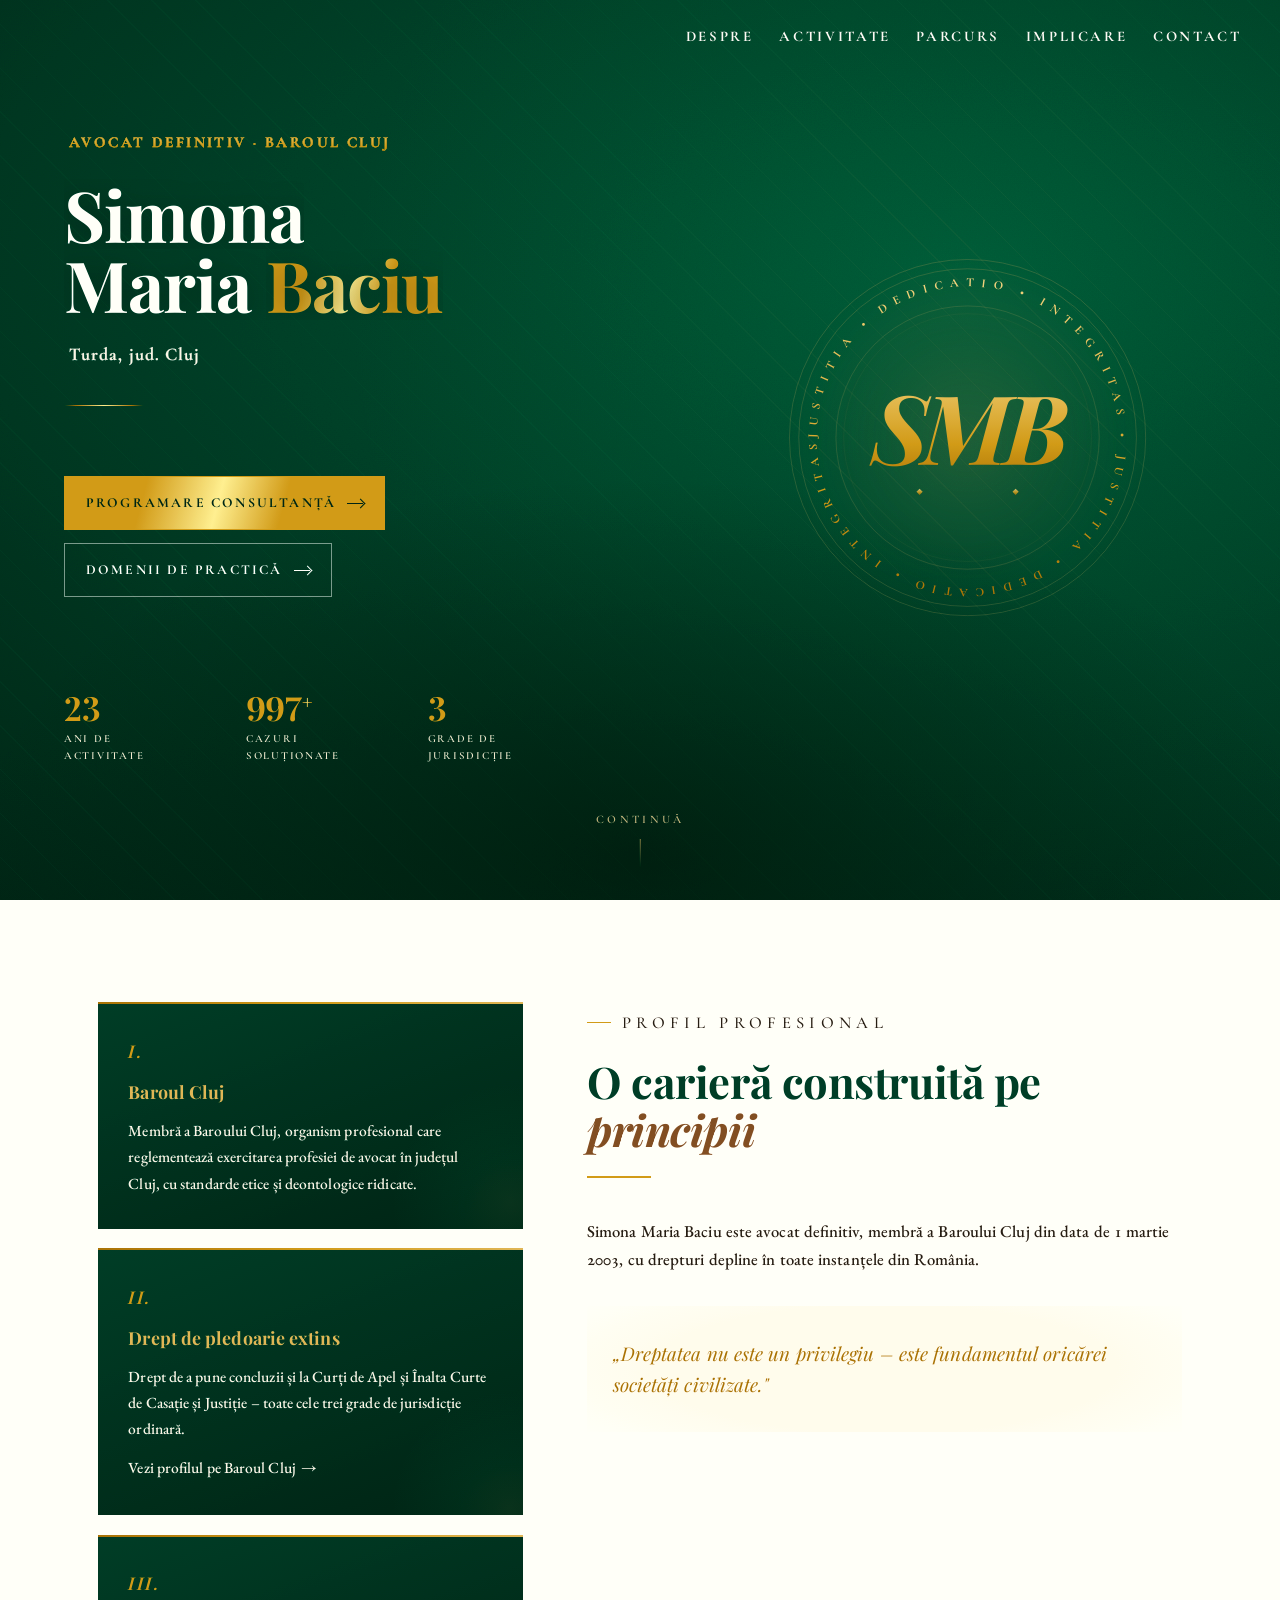
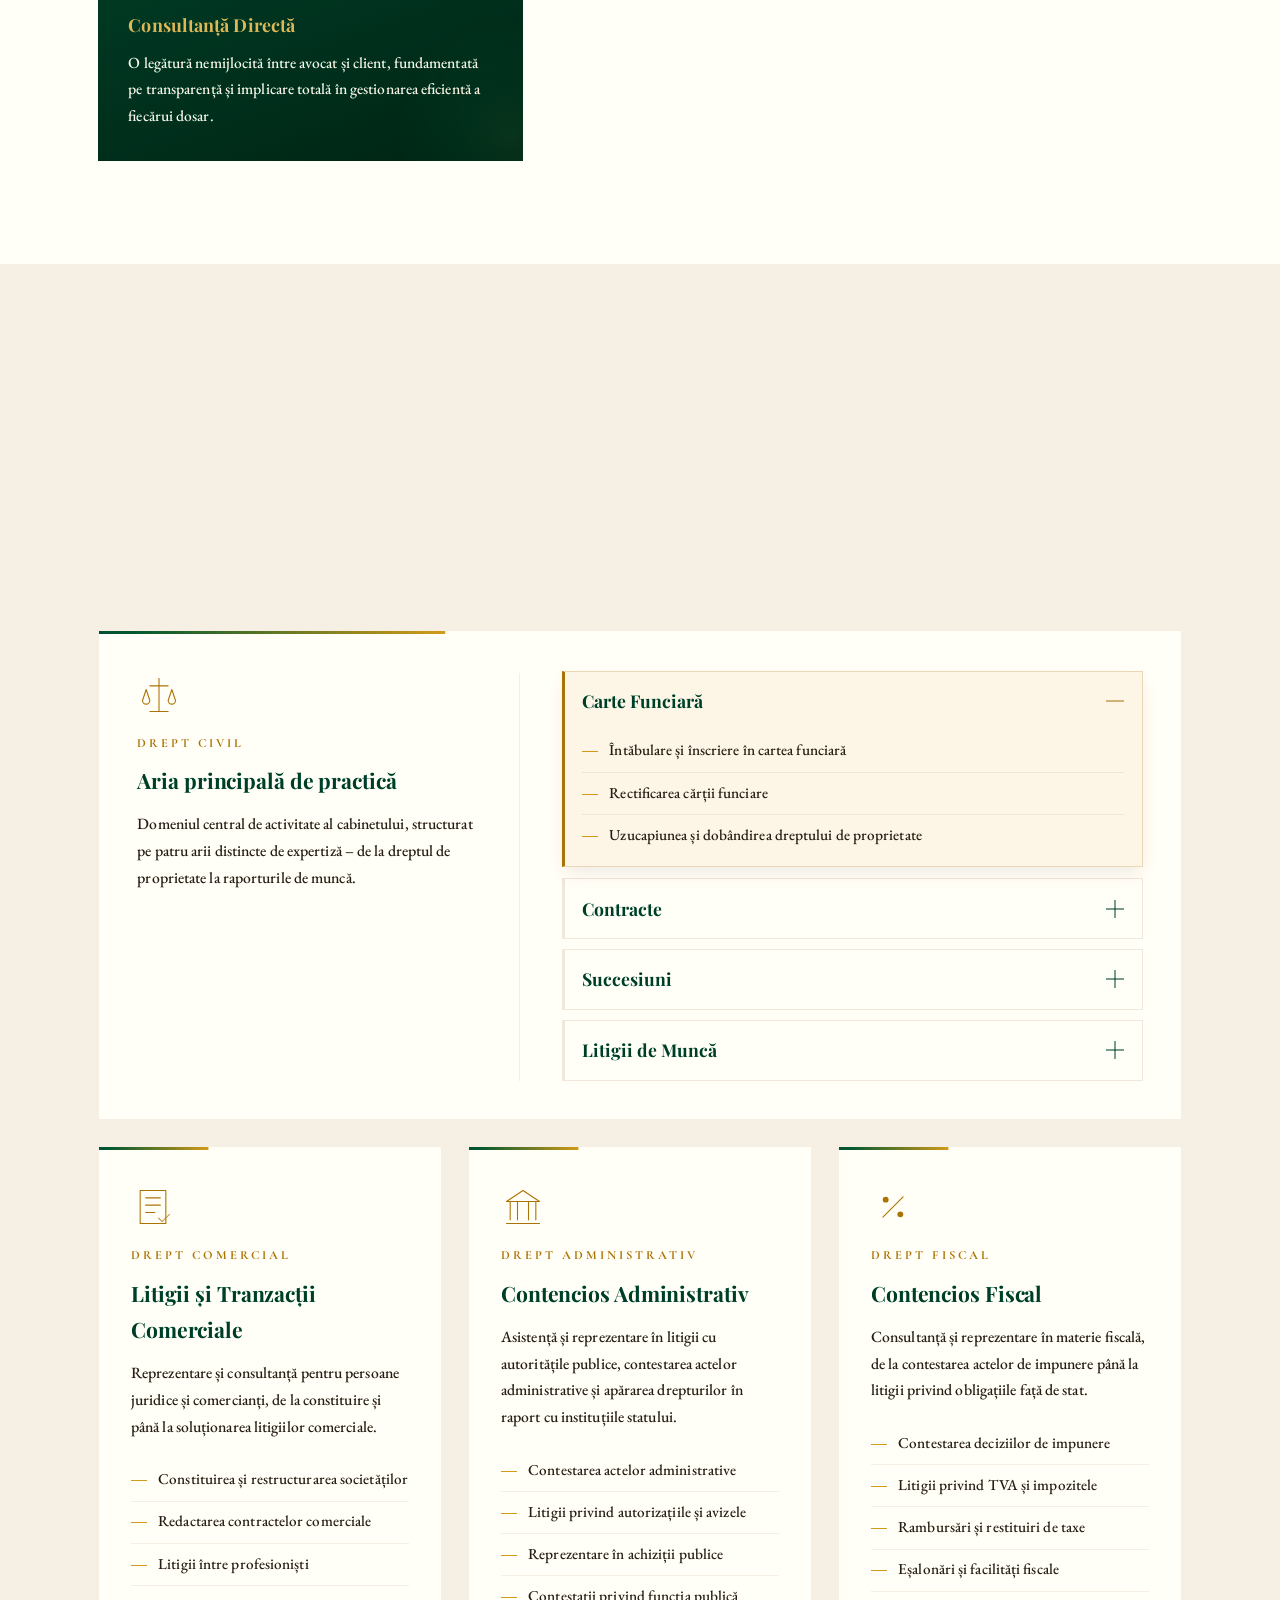
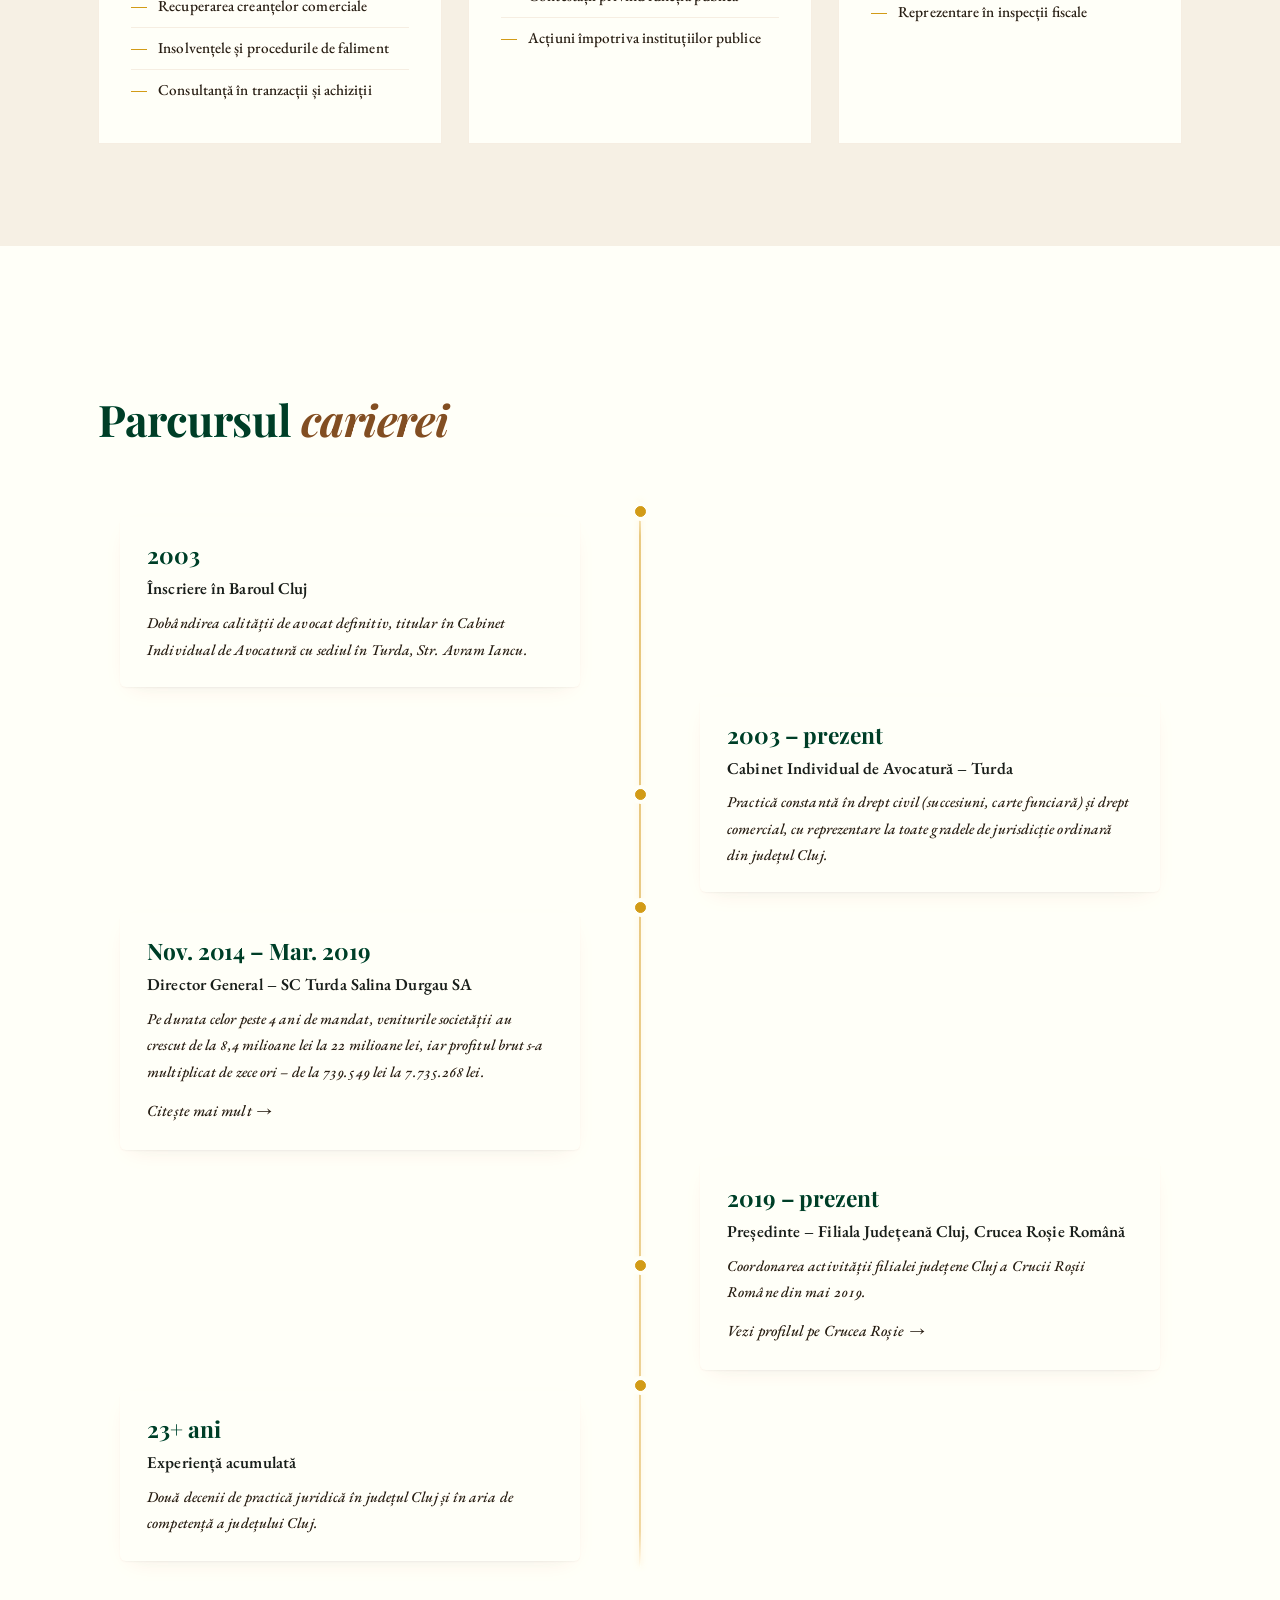
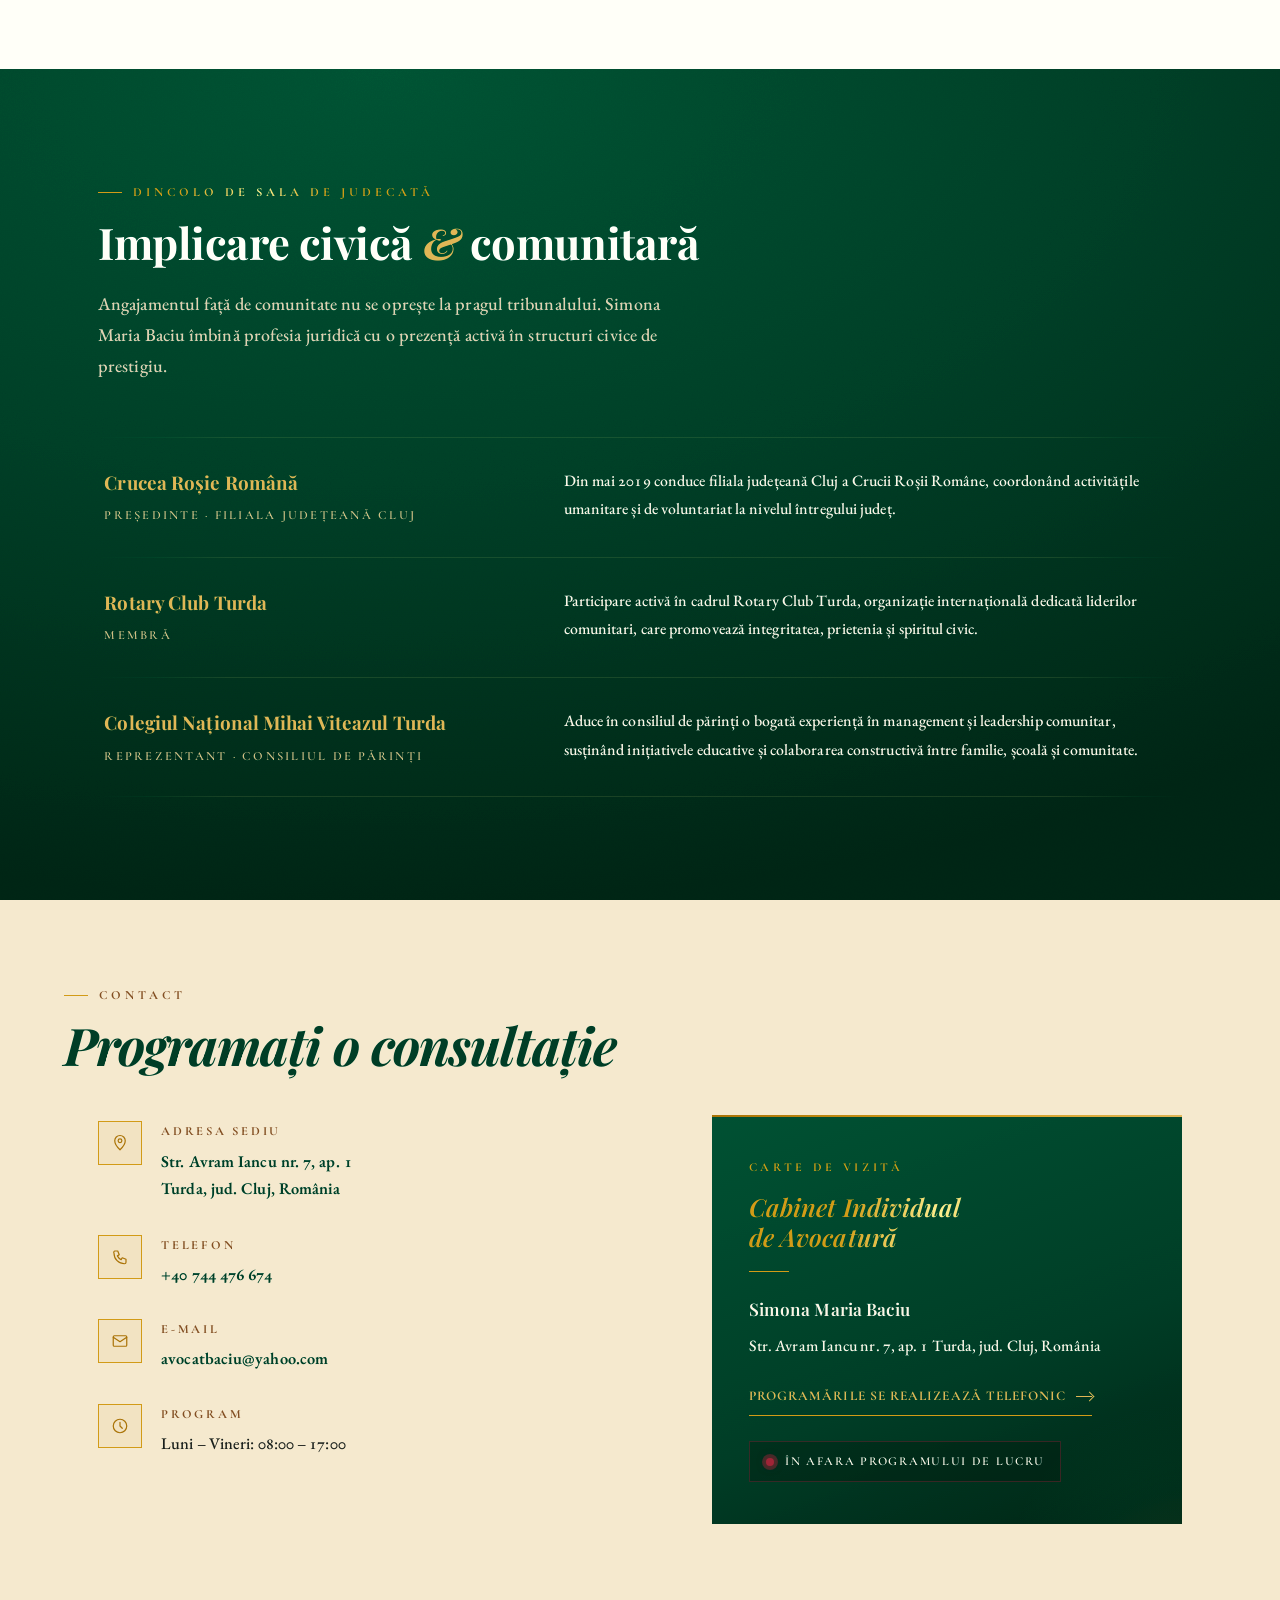
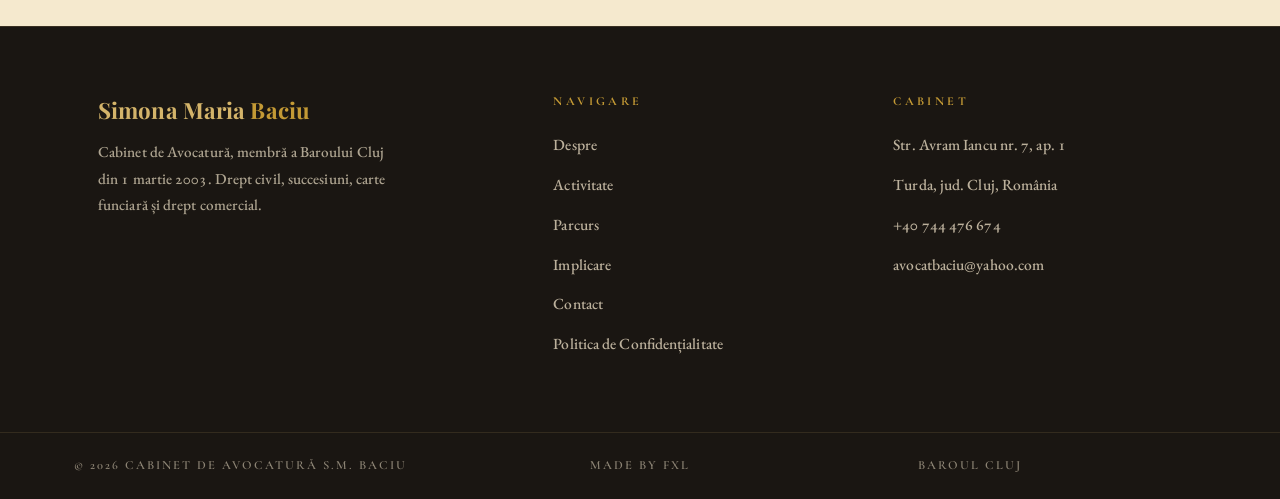
==== commit 6d3a606e: "feat(seo): elimină FAQ, curăță variantele de font, adaugă pagina 404 FAQ Decizie luată: secțiunea nu" ====
--- a/index.html
+++ b/index.html
@@ -36,7 +36,10 @@
 <link rel="dns-prefetch" href="//www.google.com" />
 <link rel="preconnect" href="https://fonts.googleapis.com" />
 <link rel="preconnect" href="https://fonts.gstatic.com" crossorigin />
-<link href="https://fonts.googleapis.com/css2?family=Playfair+Display:ital,wght@0,400;0,500;0,600;0,700;1,400;1,600;1,700&family=EB+Garamond:ital,wght@0,400;0,500;0,600;1,400;1,500&family=Cormorant+Garamond:ital,wght@0,400;0,500;0,600;0,700;1,300;1,500&display=swap" rel="stylesheet" />
+<!-- Doar variantele care apar efectiv in pagina randata, masurate pe ambele
+     pagini: 11 din cele 18 cerute anterior. EB Garamond nu cere 700 — un
+     font-weight: 700 cade curat pe 600, fara ingrosare sintetica. -->
+<link href="https://fonts.googleapis.com/css2?family=Playfair+Display:ital,wght@0,600;0,700;1,400;1,600;1,700&family=EB+Garamond:ital,wght@0,500;0,600;1,500&family=Cormorant+Garamond:wght@500;600;700&display=swap" rel="stylesheet" />
 
 
 <link rel="stylesheet" href="style.css" />
@@ -137,46 +140,15 @@
   "sameAs": ["https://www.baroul-cluj.ro/tabloul-avocatilor/avocati-definitivi/"]
   },
   {
-  "@type": "FAQPage",
-  "@id": "https://www.avocatbaciu.com/#faq",
+  "@type": "WebPage",
+  "@id": "https://www.avocatbaciu.com/#webpage",
   "url": "https://www.avocatbaciu.com/",
+  "name": "Avocat Turda | Drept Civil și Comercial – Simona Maria Baciu",
+  "description": "Avocat în Turda, jud. Cluj – Cabinet Individual Simona Maria Baciu. Specializare în drept civil, succesiuni, carte funciară și drept comercial. Peste 23 de ani de experiență. Baroul Cluj.",
   "inLanguage": "ro-RO",
   "isPartOf": {"@id": "https://www.avocatbaciu.com/#website"},
   "about": {"@id": "https://www.avocatbaciu.com/#legal-service"},
-  "mainEntity": [
-    {
-      "@type": "Question",
-      "name": "Cât costă o consultație la un avocat din Turda?",
-      "acceptedAnswer": {
-        "@type": "Answer",
-        "text": "Onorariul variază în funcție de complexitatea cazului și de tipul serviciului juridic solicitat. Pentru o estimare personalizată, contactați cabinetul telefonic sau prin e-mail, folosind datele din secțiunea Contact."
-      }
-    },
-    {
-      "@type": "Question",
-      "name": "Cum programez o consultație cu avocatul Simona Maria Baciu?",
-      "acceptedAnswer": {
-        "@type": "Answer",
-        "text": "Programările se realizează telefonic sau prin e-mail. Cabinetul se află în Turda, Str. Avram Iancu nr. 7, ap. 1, jud. Cluj, iar programul de lucru este de luni până vineri, între orele 08:00 și 17:00."
-      }
-    },
-    {
-      "@type": "Question",
-      "name": "Ce specializări are avocatul Simona Maria Baciu?",
-      "acceptedAnswer": {
-        "@type": "Answer",
-        "text": "Specializarea este în drept civil și drept comercial, cu practică în succesiuni, carte funciară, partaj judiciar, dreptul muncii, litigii civile și tranzacții comerciale. Membră a Baroului Cluj din 1 martie 2003, cu drept de a pune concluzii la toate cele trei grade de jurisdicție ordinară."
-      }
-    },
-    {
-      "@type": "Question",
-      "name": "Cabinetul de avocatură din Turda oferă și consultanță online?",
-      "acceptedAnswer": {
-        "@type": "Answer",
-        "text": "Da. Consultanța preliminară se poate acorda prin telefon sau e-mail. Pentru reprezentarea în instanță și pentru semnarea documentelor, întâlnirea față în față rămâne necesară."
-      }
-    }
-  ]
+  "primaryImageOfPage": "https://www.avocatbaciu.com/assets/images/og-twitter-card.jpeg"
   }
   ]
 }
@@ -635,72 +607,6 @@
   </div>
 </section>
 
-<!-- ============ ÎNTREBĂRI FRECVENTE ============ -->
-<section id="intrebari" aria-label="Întrebări frecvente despre serviciile cabinetului">
-  <div class="section-inner">
-    <p class="section-label reveal">Întrebări frecvente</p>
-    <h2 class="section-title reveal d1">Ce întreabă cel mai des <em>clienții</em></h2>
-
-    <div class="faq-accordion">
-      <div class="accordion-item reveal d2">
-        <h3 class="accordion-heading">
-          <button class="accordion-trigger" aria-expanded="false">
-            <span>Cât costă o consultație la un avocat din Turda?</span>
-            <span class="accordion-icon" aria-hidden="true"></span>
-          </button>
-        </h3>
-        <div class="accordion-panel">
-          <div class="accordion-panel-inner">
-            <p class="faq-answer">Onorariul variază în funcție de complexitatea cazului și de tipul serviciului juridic solicitat. Pentru o estimare personalizată, contactați cabinetul telefonic sau prin e-mail, folosind datele din secțiunea Contact.</p>
-          </div>
-        </div>
-      </div>
-
-      <div class="accordion-item reveal d3">
-        <h3 class="accordion-heading">
-          <button class="accordion-trigger" aria-expanded="false">
-            <span>Cum programez o consultație cu avocatul Simona Maria Baciu?</span>
-            <span class="accordion-icon" aria-hidden="true"></span>
-          </button>
-        </h3>
-        <div class="accordion-panel">
-          <div class="accordion-panel-inner">
-            <p class="faq-answer">Programările se realizează telefonic sau prin e-mail. Cabinetul se află în Turda, Str. Avram Iancu nr. 7, ap. 1, jud. Cluj, iar programul de lucru este de luni până vineri, între orele 08:00 și 17:00.</p>
-          </div>
-        </div>
-      </div>
-
-      <div class="accordion-item reveal d4">
-        <h3 class="accordion-heading">
-          <button class="accordion-trigger" aria-expanded="false">
-            <span>Ce specializări are avocatul Simona Maria Baciu?</span>
-            <span class="accordion-icon" aria-hidden="true"></span>
-          </button>
-        </h3>
-        <div class="accordion-panel">
-          <div class="accordion-panel-inner">
-            <p class="faq-answer">Specializarea este în drept civil și drept comercial, cu practică în succesiuni, carte funciară, partaj judiciar, dreptul muncii, litigii civile și tranzacții comerciale. Membră a Baroului Cluj din 1 martie 2003, cu drept de a pune concluzii la toate cele trei grade de jurisdicție ordinară.</p>
-          </div>
-        </div>
-      </div>
-
-      <div class="accordion-item reveal d5">
-        <h3 class="accordion-heading">
-          <button class="accordion-trigger" aria-expanded="false">
-            <span>Cabinetul de avocatură din Turda oferă și consultanță online?</span>
-            <span class="accordion-icon" aria-hidden="true"></span>
-          </button>
-        </h3>
-        <div class="accordion-panel">
-          <div class="accordion-panel-inner">
-            <p class="faq-answer">Da. Consultanța preliminară se poate acorda prin telefon sau e-mail. Pentru reprezentarea în instanță și pentru semnarea documentelor, întâlnirea față în față rămâne necesară.</p>
-          </div>
-        </div>
-      </div>
-    </div>
-  </div>
-</section>
-
 <!-- ============ CONTACT ============ -->
 <section id="contact" aria-label="Date de contact cabinet avocat Turda">
   <div class="section-inner">
@@ -808,7 +714,6 @@
           <li><a href="#activitate">Activitate</a></li>
           <li><a href="#parcurs">Parcurs</a></li>
           <li><a href="#civic">Implicare</a></li>
-          <li><a href="#intrebari">Întrebări frecvente</a></li>
           <li><a href="#contact">Contact</a></li>
           <li><a href="confidentialitate.html">Politica de Confidențialitate</a></li>
         </ul>
@@ -1124,7 +1029,7 @@
   updateFlowFill();
 
   /* ---- Scrollspy for nav active state ---- */
-  const sections = ['hero','despre','activitate','parcurs','civic','intrebari','contact']
+  const sections = ['hero','despre','activitate','parcurs','civic','contact']
     .map(id => document.getElementById(id)).filter(Boolean);
   const navMap = new Map();
   document.querySelectorAll('.nav-links a').forEach(a => {
--- a/style.css
+++ b/style.css
@@ -1228,26 +1228,7 @@
   }
 
   /* ================================================================
-     11. ÎNTREBĂRI FRECVENTE
-     ================================================================ */
-  /* Reia componenta .accordion-item din secțiunea Activitate — aceleași
-     stări, alt container: o singură coloană, centrată pe lățimea textului. */
-  #intrebari { background: var(--white); }
-  .faq-accordion {
-    display: flex; flex-direction: column; gap: 0.6rem;
-    max-width: 780px;
-    margin-top: 2.6rem;
-  }
-  .faq-answer {
-    color: var(--text-mid);
-    font-size: 0.99rem;
-    line-height: 1.78;
-    padding-bottom: 1.1rem;
-    margin: 0;
-  }
-
-  /* ================================================================
-     12. CONTACT
+     11. CONTACT
      ================================================================ */
   #contact { background: var(--cream-dark); }
   .contact-heading-block {
@@ -1402,7 +1383,7 @@
   }
 
   /* ================================================================
-     13. FOOTER
+     12. FOOTER
      ================================================================ */
   footer.site-footer {
     background: var(--ink);
@@ -1485,7 +1466,7 @@
   }
 
   /* ================================================================
-     14. KEYFRAMES & UTILITIES
+     13. KEYFRAMES & UTILITIES
      ================================================================ */
   @keyframes fadeUp {
     from { opacity: 0; transform: translateY(18px); }
@@ -1493,7 +1474,7 @@
   }
 
   /* ================================================================
-     15. RESPONSIVE — TABLET (<= 1024)
+     14. RESPONSIVE — TABLET (<= 1024)
      ================================================================ */
   @media (max-width: 1024px) {
     #hero { grid-template-columns: 1fr; }
@@ -1508,7 +1489,7 @@
   }
 
   /* ================================================================
-     16. RESPONSIVE — MOBILE (<= 860)
+     15. RESPONSIVE — MOBILE (<= 860)
      ================================================================ */
   @media (max-width: 860px) {
     body { font-size: 17px; line-height: 1.7; }
@@ -1578,7 +1559,7 @@
   }
 
   /* ================================================================
-     17. REDUCED MOTION
+     16. REDUCED MOTION
      ================================================================ */
   @media (prefers-reduced-motion: reduce) {
     *, *::before, *::after {
@@ -1716,7 +1697,7 @@
   }
 
   /* ================================================================
-     18. PRINT
+     17. PRINT
      ================================================================ */
   @media print {
     nav, .scroll-cue, .scroll-progress, .btn, .grain { display: none !important; }
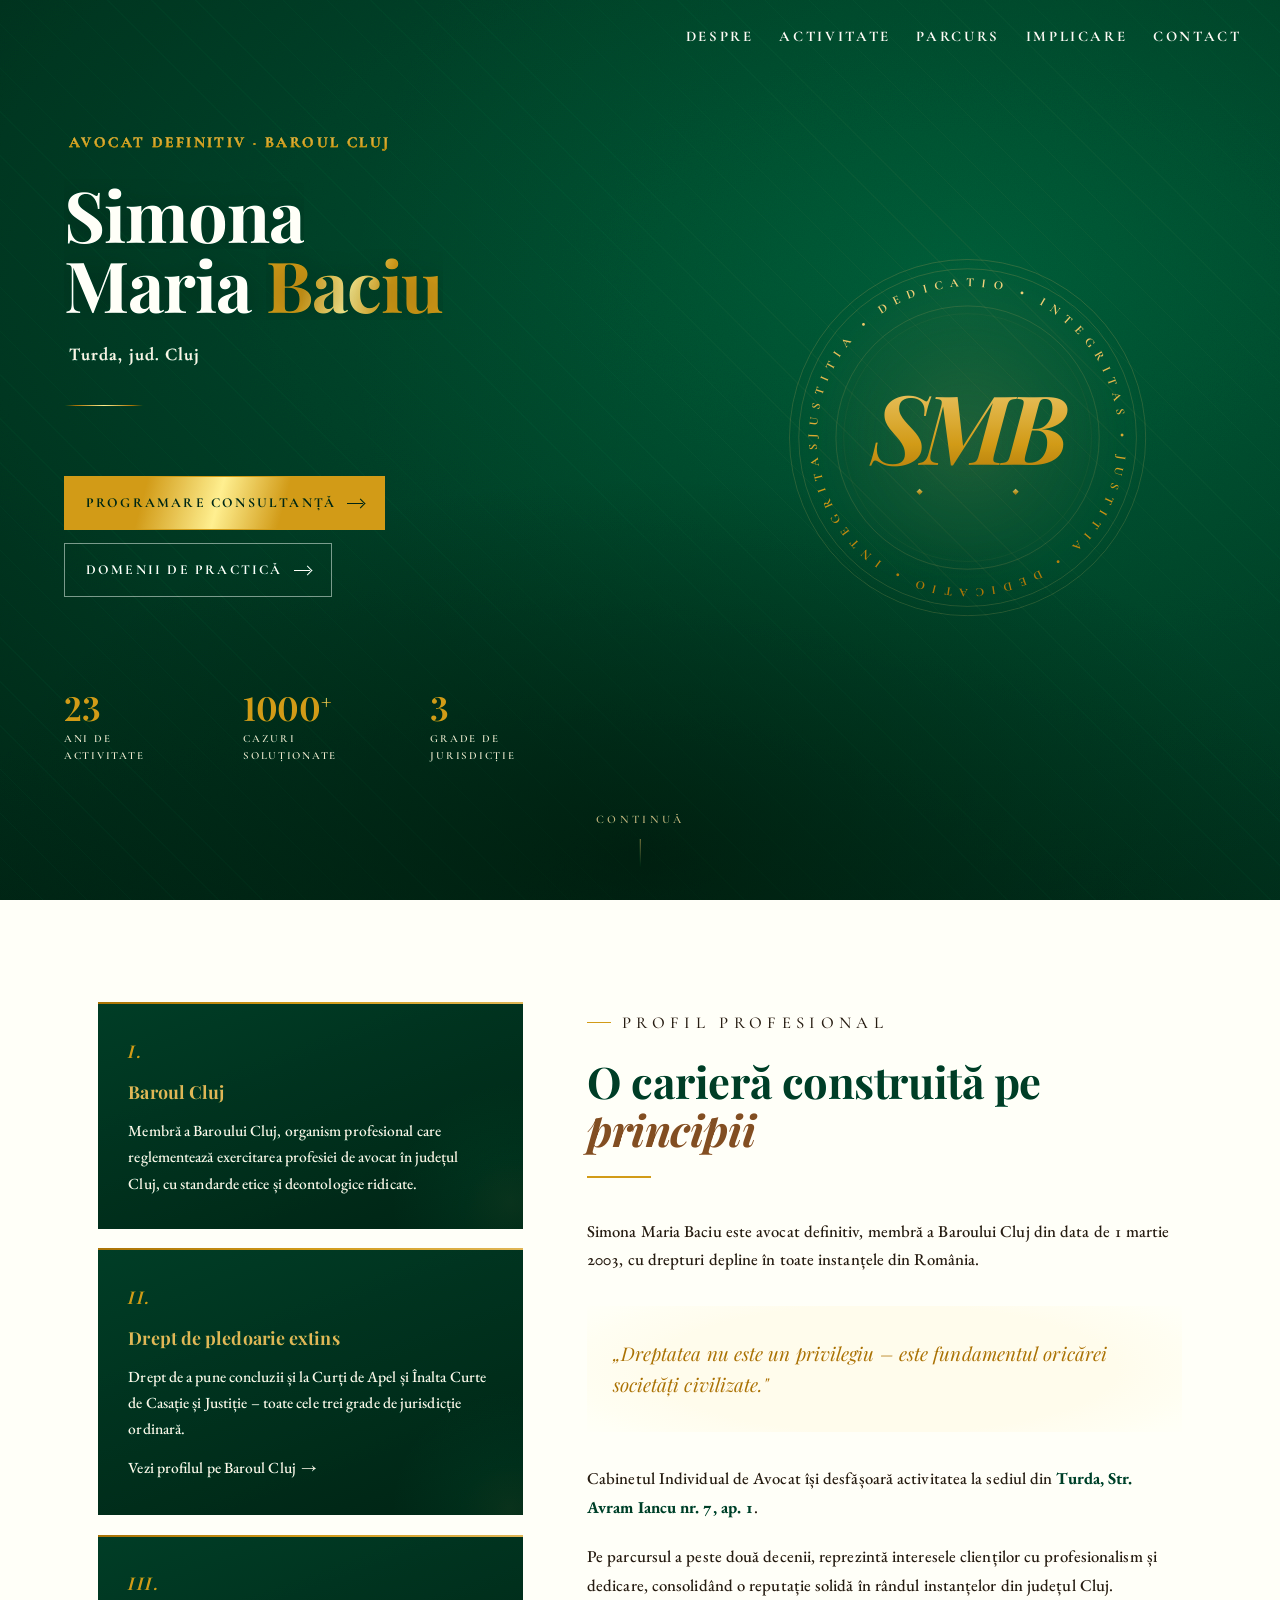
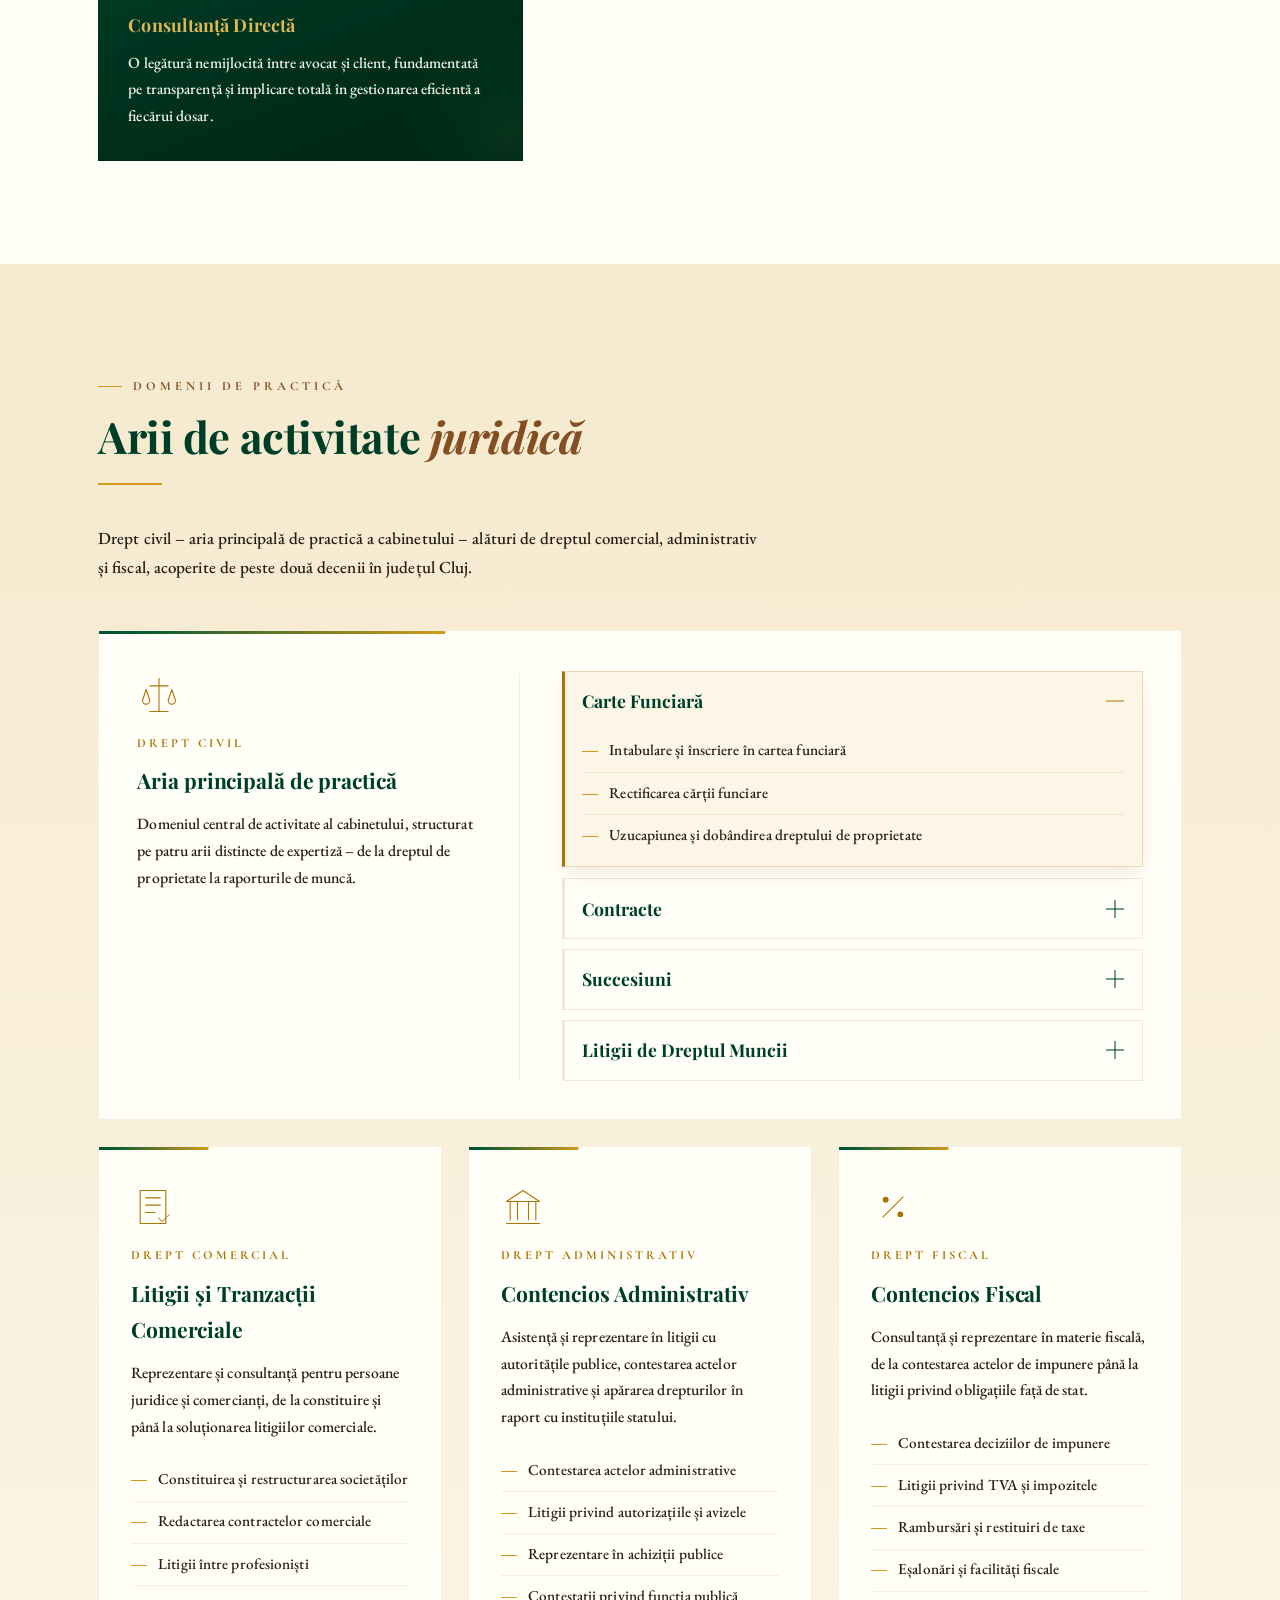
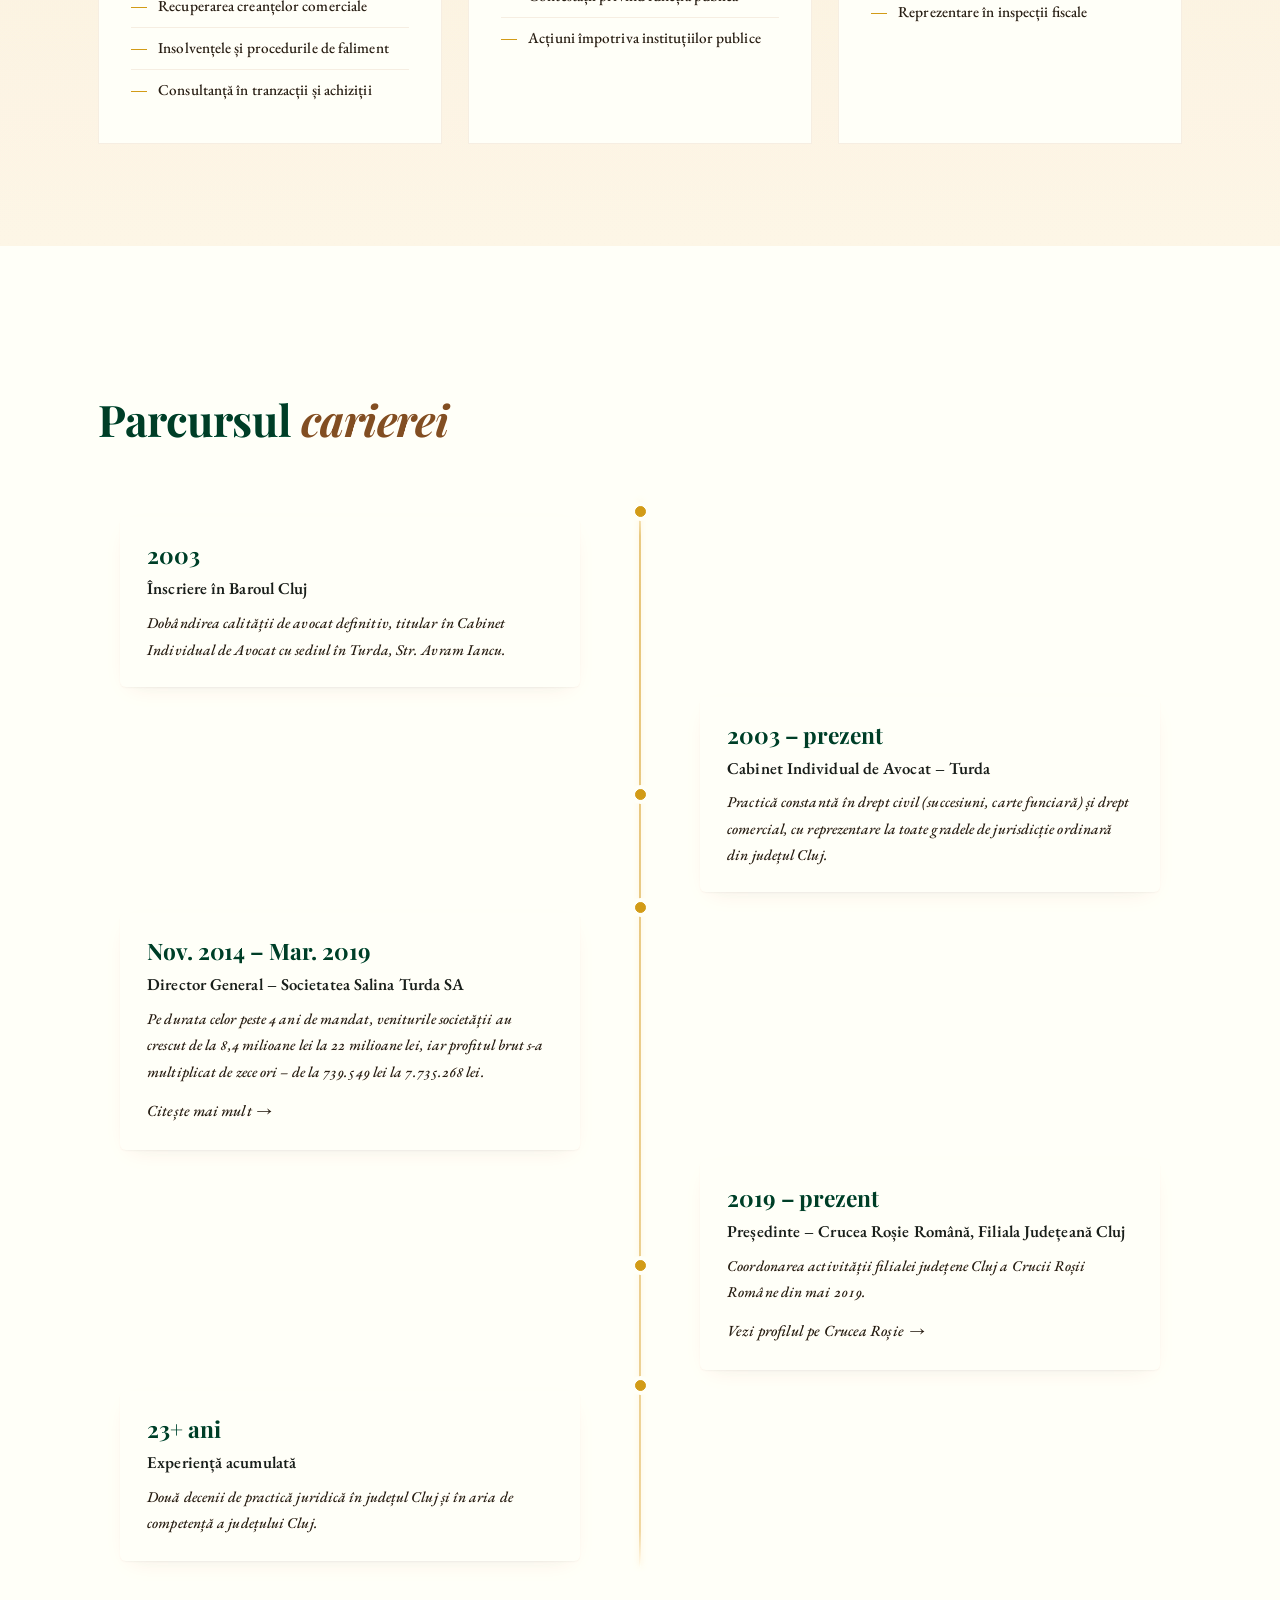
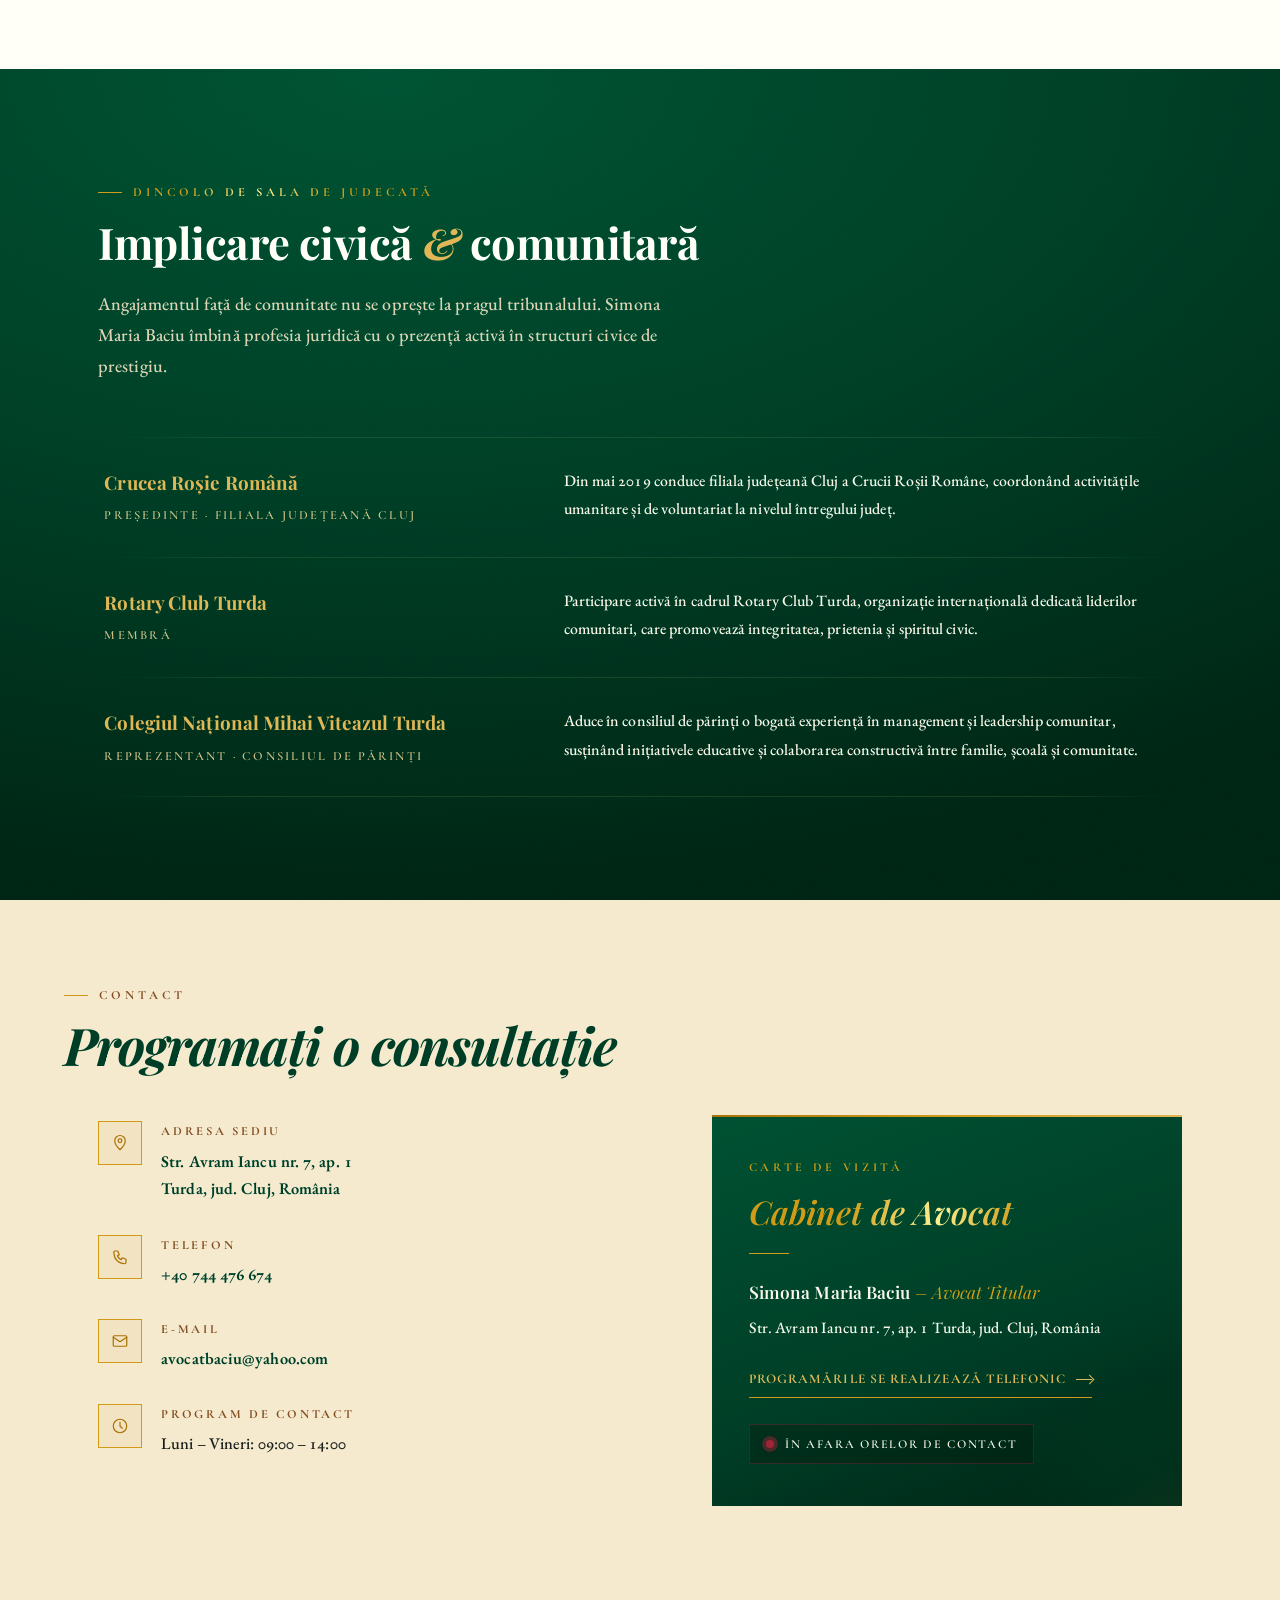
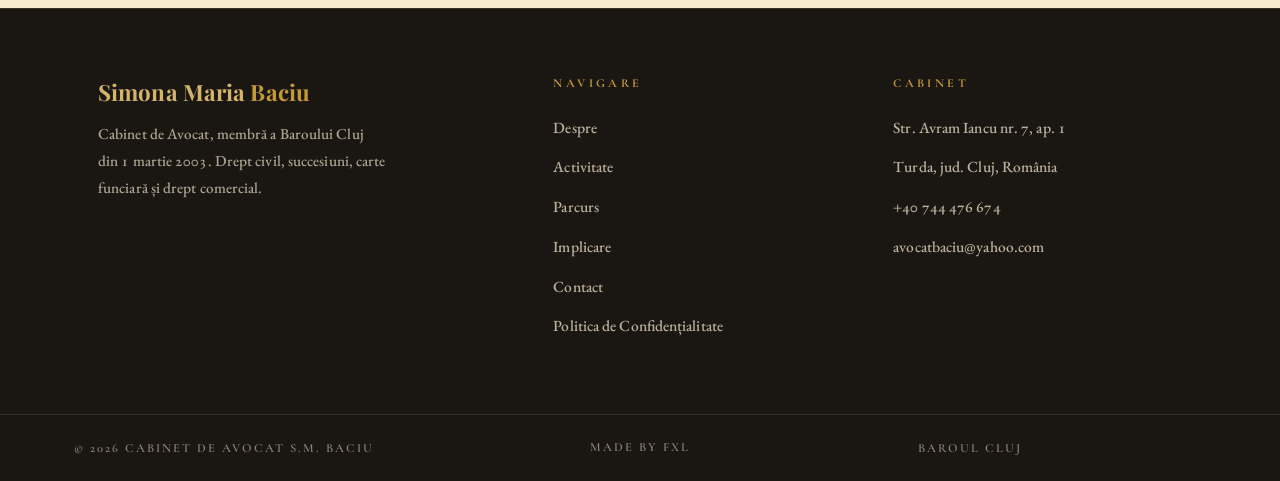
==== commit e7605eb9: "feat(seo): redenumire în „Cabinet de Avocat", meta rescrise, NAP complet DENUMIRE Trecere de la „Cab" ====
--- a/index.html
+++ b/index.html
@@ -3,10 +3,10 @@
 <head>
 <meta charset="UTF-8" />
 <meta name="viewport" content="width=device-width, initial-scale=1.0, minimum-scale=1" />
-<meta name="description" content="Avocat în Turda, jud. Cluj – Cabinet Individual Simona Maria Baciu. Specializare în drept civil, succesiuni, carte funciară și drept comercial. Peste 23 de ani de experiență. Baroul Cluj." />
+<meta name="description" content="Avocat titular Simona Maria Baciu. Specializare - drept civil, carte funciară și drept comercial. Peste 23 de ani de experiență. Baroul Cluj - Turda." />
 <meta name="theme-color" content="#00261A" />
 <meta property="og:title" content="Simona Maria Baciu – Avocat | Baroul Cluj" />
-<meta property="og:description" content="Cabinet Individual de Avocatură. Peste 23 de ani de practică în drept civil și comercial. Turda, jud. Cluj." />
+<meta property="og:description" content="Cabinet de Avocat. Peste 23 de ani de practică în drept civil și comercial. Turda, jud. Cluj." />
 <meta property="og:type" content="website" />
 <meta property="og:url" content="https://www.avocatbaciu.com/" />
 <meta property="og:locale" content="ro_RO" />
@@ -27,8 +27,8 @@
 <meta name="ICBM" content="46.5693, 23.7884" />
 <meta name="twitter:card" content="summary_large_image" />
 <meta name="twitter:title" content="Avocat Turda | Simona Maria Baciu – Drept Civil și Comercial" />
-<meta name="twitter:description" content="Cabinet Individual de Avocatură în Turda, jud. Cluj. Peste 23 de ani de experiență. Baroul Cluj." />
-<title>Avocat Turda | Drept Civil și Comercial – Simona Maria Baciu</title>
+<meta name="twitter:description" content="Cabinet de Avocat în Turda, jud. Cluj. Peste 23 de ani de experiență. Baroul Cluj." />
+<title>Cabinet de Avocat - Simona Maria Baciu | Turda jud. Cluj</title>
 <link rel="icon" type="image/png" href="favicon.png" />
 <link rel="apple-touch-icon" href="apple-touch-icon.png" sizes="180x180" />
 
@@ -58,8 +58,8 @@
   {
   "@type": "LegalService",
   "@id": "https://www.avocatbaciu.com/#legal-service",
-  "name": "Cabinet Individual de Avocatură Simona Maria Baciu",
-  "legalName": "Cabinet Individual de Avocatură Simona Maria Baciu",
+  "name": "Cabinet Individual de Avocat Simona Maria Baciu",
+  "legalName": "Cabinet Individual de Avocat Simona Maria Baciu",
   "description": "Cabinet avocat specializat în drept civil și comercial în Turda. Consultanță juridică, succesiuni, carte funciară, litigii civile și comerciale.",
   "url": "https://www.avocatbaciu.com/",
   "image": "https://www.avocatbaciu.com/assets/images/og-twitter-card.jpeg",
@@ -89,8 +89,8 @@
     {
       "@type": "OpeningHoursSpecification",
       "dayOfWeek": ["Monday", "Tuesday", "Wednesday", "Thursday", "Friday"],
-      "opens": "08:00",
-      "closes": "17:00"
+      "opens": "09:00",
+      "closes": "14:00"
     }
   ],
   "sameAs": ["https://www.baroul-cluj.ro/tabloul-avocatilor/avocati-definitivi/"],
@@ -109,7 +109,7 @@
     "itemListElement": [
       {"@type": "Offer", "itemOffered": {"@type": "Service", "name": "Consultanță drept civil"}},
       {"@type": "Offer", "itemOffered": {"@type": "Service", "name": "Succesiuni și partaj judiciar"}},
-      {"@type": "Offer", "itemOffered": {"@type": "Service", "name": "Carte funciară și întabulare"}},
+      {"@type": "Offer", "itemOffered": {"@type": "Service", "name": "Carte funciară și intabulare"}},
       {"@type": "Offer", "itemOffered": {"@type": "Service", "name": "Litigii și tranzacții comerciale"}}
     ]
   }
@@ -206,15 +206,18 @@
 
     <div class="hero-stats">
       <div>
-        <div class="hero-stat-num"><span class="counter" data-target="23">0</span></div>
+        <!-- Valoarea reala sta in HTML, nu 0: fara JS asta e ce citeste un robot,
+             iar cifrele sunt principalul semnal de credibilitate al paginii.
+             animateCounter() scrie oricum '0' inainte sa porneasca numaratoarea. -->
+        <div class="hero-stat-num"><span class="counter" data-target="23">23</span></div>
         <div class="hero-stat-label">Ani de activitate</div>
       </div>
       <div>
-        <div class="hero-stat-num"><span class="counter" data-target="1000">0</span><sup>+</sup></div>
+        <div class="hero-stat-num"><span class="counter" data-target="1000">1000</span><sup>+</sup></div>
         <div class="hero-stat-label">Cazuri soluționate</div>
       </div>
       <div>
-        <div class="hero-stat-num"><span class="counter" data-target="3">0</span></div>
+        <div class="hero-stat-num"><span class="counter" data-target="3">3</span></div>
         <div class="hero-stat-label">Grade de jurisdicție</div>
       </div>
     </div>
@@ -309,7 +312,7 @@
             „Dreptatea nu este un privilegiu – este fundamentul oricărei societăți civilizate."
           </blockquote>
         </figure>
-        <p class="reveal d3">Cabinetul Individual de Avocatură își desfășoară activitatea la sediul din <strong>Turda, Str. Avram Iancu nr. 7, ap. 1</strong>.</p>
+        <p class="reveal d3">Cabinetul Individual de Avocat își desfășoară activitatea la sediul din <strong>Turda, Str. Avram Iancu nr. 7, ap. 1</strong>.</p>
         <p class="reveal d4">Pe parcursul a peste două decenii, reprezintă interesele clienților cu profesionalism și dedicare, consolidând o reputație solidă în rândul instanțelor din județul Cluj.</p>
       </div>
 
@@ -376,7 +379,7 @@
               <div class="accordion-panel">
                 <div class="accordion-panel-inner">
                   <ul class="activity-list">
-                    <li>Întăbulare și înscriere în cartea funciară</li>
+                    <li>Intabulare și înscriere în cartea funciară</li>
                     <li>Rectificarea cărții funciare</li>
                     <li>Uzucapiunea și dobândirea dreptului de proprietate</li>
                   </ul>
@@ -424,7 +427,7 @@
             <div class="accordion-item">
               <h4 class="accordion-heading">
                 <button class="accordion-trigger" aria-expanded="false">
-                  <span>Litigii de Muncă</span>
+                  <span>Litigii de Dreptul Muncii</span>
                   <span class="accordion-icon" aria-hidden="true"></span>
                 </button>
               </h4>
@@ -434,6 +437,7 @@
                     <li>Contestarea deciziilor de concediere</li>
                     <li>Litigii privind drepturile salariale</li>
                     <li>Redactarea contractelor individuale de muncă</li>
+                    <li>Negocierea și încheierea contractelor colective de muncă</li>
                     <li>Reprezentare în conflicte de muncă</li>
                   </ul>
                 </div>
@@ -524,7 +528,7 @@
             <article class="flow-card">
               <div class="flow-year">2003</div>
               <h3 class="flow-event">Înscriere în Baroul Cluj</h3>
-              <div class="flow-detail">Dobândirea calității de avocat definitiv, titular în Cabinet Individual de Avocatură cu sediul în Turda, Str. Avram Iancu.</div>
+              <div class="flow-detail">Dobândirea calității de avocat definitiv, titular în Cabinet Individual de Avocat cu sediul în Turda, Str. Avram Iancu.</div>
             </article>
           </div>
         </li>
@@ -533,7 +537,7 @@
           <div class="flow-shift">
             <article class="flow-card">
               <div class="flow-year">2003 – prezent</div>
-              <h3 class="flow-event">Cabinet Individual de Avocatură – Turda</h3>
+              <h3 class="flow-event">Cabinet Individual de Avocat – Turda</h3>
               <div class="flow-detail">Practică constantă în drept civil (succesiuni, carte funciară) și drept comercial, cu reprezentare la toate gradele de jurisdicție ordinară din județul Cluj.</div>
             </article>
           </div>
@@ -543,7 +547,7 @@
           <div class="flow-shift">
             <article class="flow-card">
               <div class="flow-year">Nov. 2014 – Mar. 2019</div>
-              <h3 class="flow-event">Director General – SC Turda Salina Durgau SA</h3>
+              <h3 class="flow-event">Director General – Societatea Salina Turda SA</h3>
               <div class="flow-detail">Pe durata celor peste 4 ani de mandat, veniturile societății au crescut de la 8,4 milioane lei la 22 milioane lei, iar profitul brut s-a multiplicat de zece ori – de la 739.549 lei la 7.735.268 lei.<br><a href="https://turdanews.net/rezultatele-financiare-ale-societatii-turda-salina-durgau-sa-sunt-fabuloase/" target="_blank" rel="noopener noreferrer" class="card-link">Citește mai mult <span aria-hidden="true">→</span></a></div>
             </article>
           </div>
@@ -553,7 +557,7 @@
           <div class="flow-shift">
             <article class="flow-card">
               <div class="flow-year">2019 – prezent</div>
-              <h3 class="flow-event">Președinte – Filiala Județeană Cluj, Crucea Roșie Română</h3>
+              <h3 class="flow-event">Președinte – Crucea Roșie Română, Filiala Județeană Cluj</h3>
               <div class="flow-detail">Coordonarea activității filialei județene Cluj a Crucii Roșii Române din mai 2019.<br><a href="https://crucearosie.ro/filiala/cluj/" target="_blank" rel="noopener noreferrer" class="card-link">Vezi profilul pe Crucea Roșie <span aria-hidden="true">→</span></a></div>
             </article>
           </div>
@@ -668,8 +672,8 @@
             </svg>
           </div>
           <div>
-            <div class="contact-label">Program</div>
-            <div class="contact-value">Luni – Vineri: 08:00 – 17:00</div>
+            <div class="contact-label">Program de contact</div>
+            <div class="contact-value">Luni – Vineri: 09:00 – 14:00</div>
           </div>
         </div>
 
@@ -677,9 +681,9 @@
 
       <aside class="contact-panel reveal reveal-right d2" aria-label="Date cabinet">
         <div class="contact-panel-eyebrow">Carte de vizită</div>
-        <div class="contact-panel-heading">Cabinet Individual<br>de Avocatură</div>
+        <div class="contact-panel-heading">Cabinet de Avocat</div>
         <div class="contact-panel-rule"></div>
-        <div class="contact-panel-name">Simona Maria Baciu</div>
+        <div class="contact-panel-name">Simona Maria Baciu <span class="contact-panel-role">– Avocat Titular</span></div>
         <div class="contact-panel-addr">
           Str. Avram Iancu nr. 7, ap. 1<br>
           Turda, jud. Cluj, România
@@ -690,7 +694,7 @@
         </a>
         <div class="status-badge" id="statusBadge">
           <span class="status-dot" aria-hidden="true"></span>
-          <span class="status-text">Se verifică programul&hellip;</span>
+          <span class="status-text">Se verifică disponibilitatea&hellip;</span>
         </div>
       </aside>
     </div>
@@ -704,7 +708,7 @@
   <div class="footer-top">
     <div class="footer-brand-block">
       <div class="footer-brand-name">Simona Maria <span class="baciu-gold">Baciu</span></div>
-      <p>Cabinet de Avocatură, membră a Baroului Cluj din 1 martie 2003. Drept civil, succesiuni, carte funciară și drept comercial.</p>
+      <p>Cabinet de Avocat, membră a Baroului Cluj din 1 martie 2003. Drept civil, succesiuni, carte funciară și drept comercial.</p>
     </div>
     <div class="footer-col footer-col--2">
       <div class="footer-col-title">Navigare</div>
@@ -731,7 +735,7 @@
   </div>
   <div class="footer-divider"></div>
   <div class="footer-bottom">
-    <div class="footer-meta">© <span id="yr">2026</span> Cabinet de Avocatură S.M. Baciu</div>
+    <div class="footer-meta">© <span id="yr">2026</span> Cabinet de Avocat S.M. Baciu</div>
     <div class="footer-meta">Baroul Cluj</div>
     <div class="footer-meta footer-made-by"><a href="https://fxlstudio.com" target="_blank" rel="noopener noreferrer">Made by FXL</a></div>
   </div>
@@ -810,7 +814,7 @@
     ringObs.observe(sealEl);
   }
 
-  /* ---- Live availability badge — Romania (Europe/Bucharest) business hours ---- */
+  /* ---- Live availability badge – Romania (Europe/Bucharest) business hours ---- */
   const statusBadge = document.getElementById('statusBadge');
   if (statusBadge) {
     try {
@@ -821,11 +825,11 @@
       const hour = parseInt(parts.find(p => p.type === 'hour').value, 10);
       const weekday = parts.find(p => p.type === 'weekday').value;
       const isWeekday = ['Mon', 'Tue', 'Wed', 'Thu', 'Fri'].includes(weekday);
-      const isOpen = isWeekday && hour >= 8 && hour < 17;
+      const isOpen = isWeekday && hour >= 9 && hour < 14;
       statusBadge.classList.toggle('is-offline', !isOpen);
       statusBadge.querySelector('.status-text').textContent = isOpen
-        ? 'Disponibilă acum pentru consultații'
-        : 'În afara programului de lucru';
+        ? 'Disponibilă acum'
+        : 'În afara orelor de contact';
     } catch (err) {
       statusBadge.remove();
     }
--- a/style.css
+++ b/style.css
@@ -1314,18 +1314,29 @@
     color: var(--gold); font-weight: 700;
     margin-bottom: 0.9rem;
   }
+  /* Titlul a trecut de la doua randuri la unul singur. La 1.55rem fix ramanea
+     un rand subtire intr-un panou de 545px, asa ca scala cu latimea: minimul
+     e vechea marime, ceruta de mobil unde raman ~253px utili. */
   .contact-panel-heading {
     font-family: 'Playfair Display', serif;
-    font-size: 1.55rem; font-style: italic;
+    font-size: clamp(1.55rem, 1.1rem + 1.6vw, 2.05rem); font-style: italic;
     color: var(--gold-light); font-weight: 600;
     line-height: 1.2;
-    margin-bottom: 1.2rem;
+    margin-bottom: 1.35rem;
   }
   .contact-panel-rule { width: 40px; height: 1px; background: var(--gold); margin-bottom: 1.4rem; }
   .contact-panel-name {
     font-family: 'Playfair Display', serif;
     font-size: 1.08rem; font-weight: 600;
     margin-bottom: 0.4rem;
+  }
+  /* Italic 400 + auriu tine calitatea subordonata numelui, care ramane 600 crem.
+     nowrap muta "– Avocat Titular" intreg pe randul urmator cand nu incape,
+     ca sa nu ramana en dash-ul atarnat la capat de rand. */
+  .contact-panel-role {
+    font-style: italic; font-weight: 400;
+    color: var(--gold);
+    white-space: nowrap;
   }
   .contact-panel-addr { font-size: 0.99rem; color: var(--cream); line-height: 1.85; font-weight: 500; }
   .contact-panel-meta {
@@ -1538,6 +1549,9 @@
     .civic-item { grid-template-columns: 1fr; gap: 0.7rem; padding: 1.6rem 0; }
     .civic-item:hover { padding-left: 0.4rem; }
     .contact-grid { grid-template-columns: 1fr; gap: 2.4rem; }
+    /* Acelasi decalaj optic de desktop: pe o coloana nu suprapune nimic, doar
+       taie 40px din latimea panoului, care ramanea cu ~213px utili. */
+    .contact-panel { margin-left: 0; }
     /* Decalajul optic negativ e calibrat pentru latimea de desktop. Pe mobil
        padding-ul sectiunii e de 24px, iar -34px scoate blocul din ecran —
        titlul italic mai adauga ~14px de depasire a glifei "P". */
@@ -1654,7 +1668,7 @@
     -webkit-text-fill-color: transparent;
   }
 
-  /* Contact — Cabinet Individual de Avocatură */
+  /* Contact — Cabinet Individual de Avocat */
   .contact-panel-heading {
     background: var(--glint-text);
     -webkit-background-clip: text;
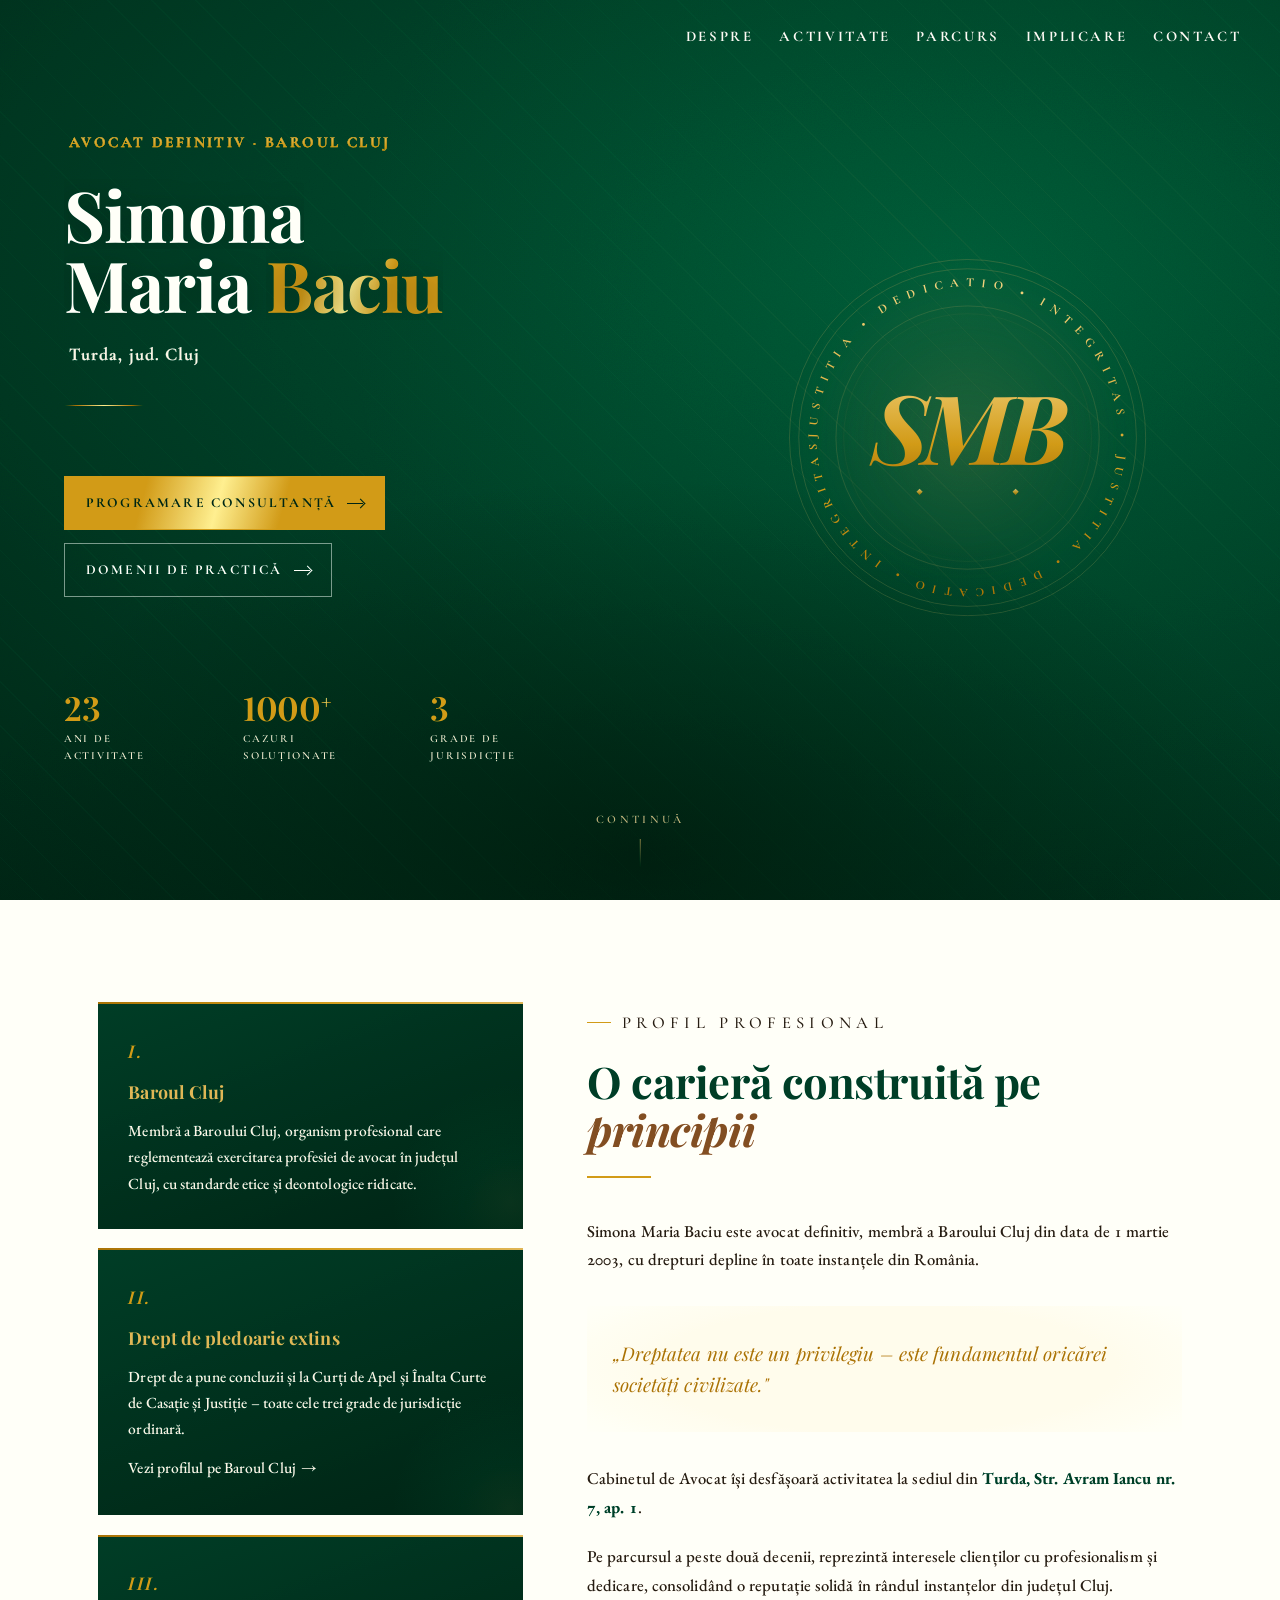
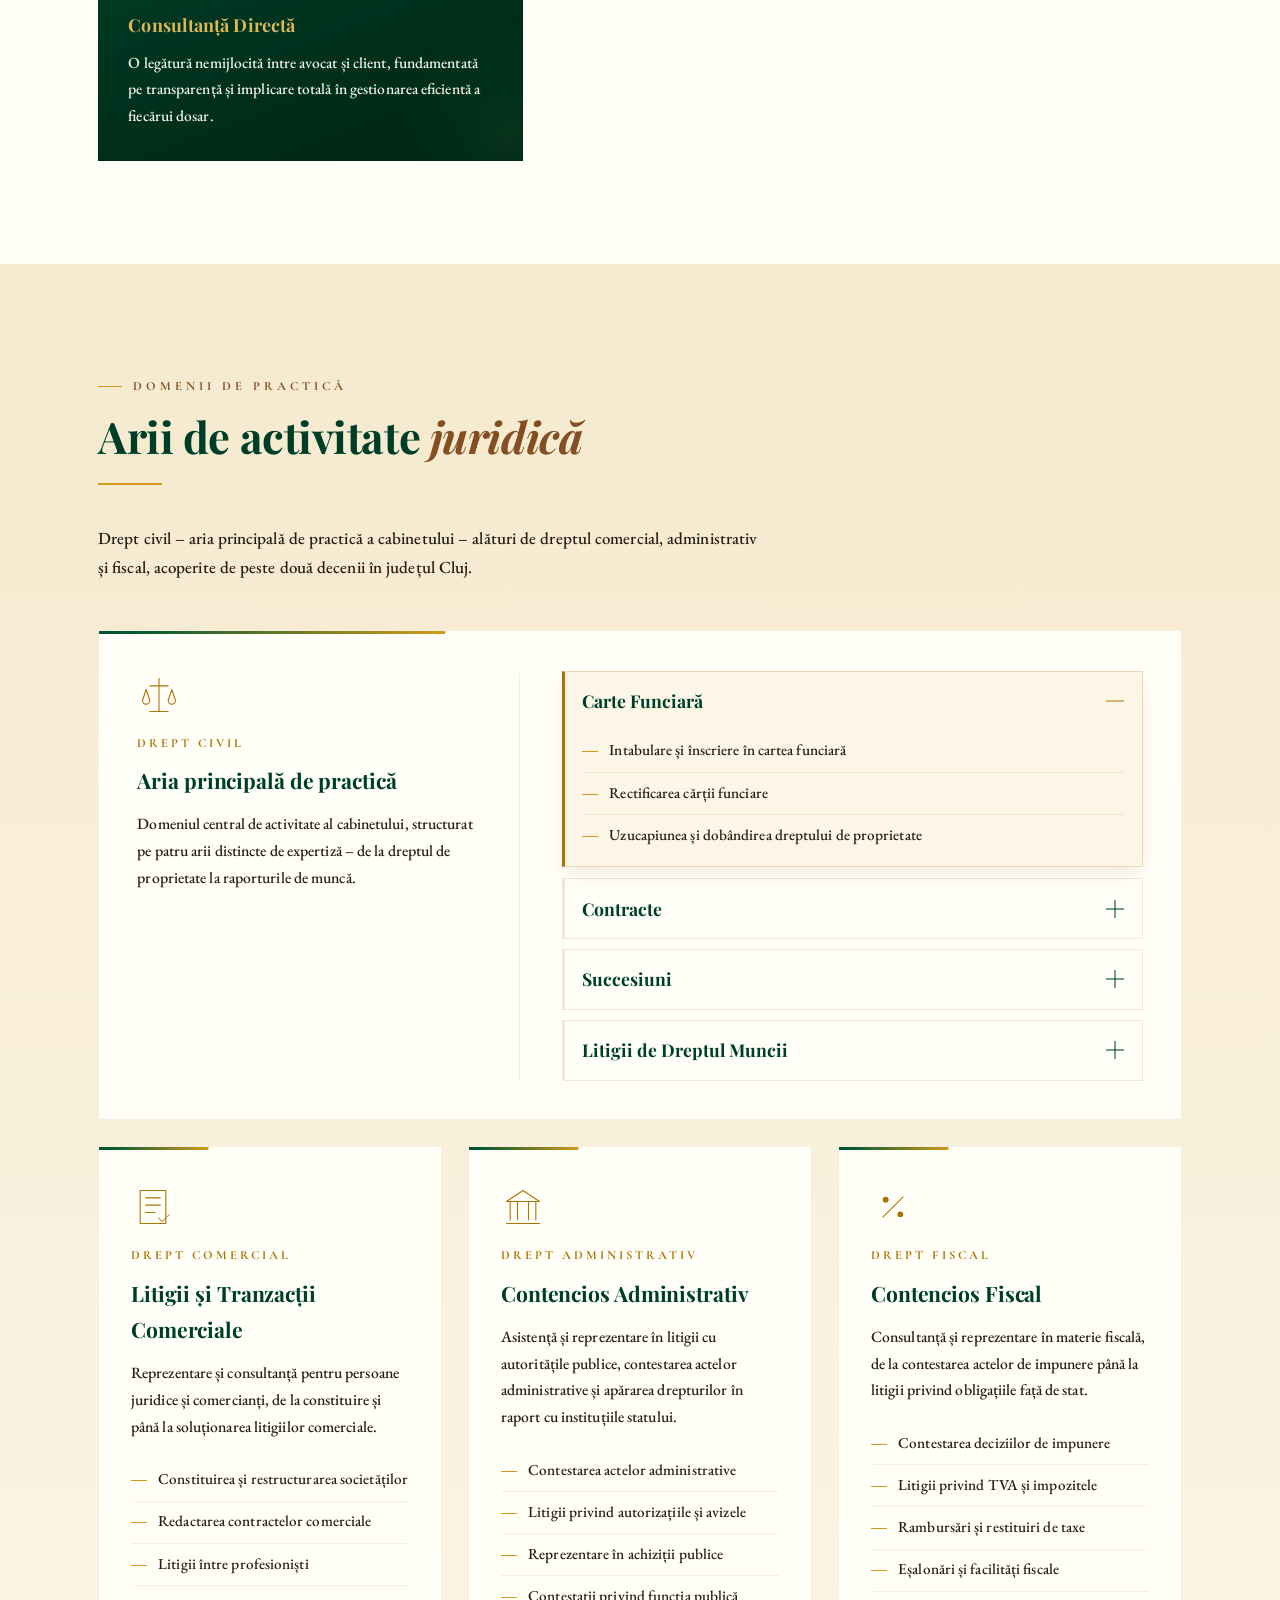
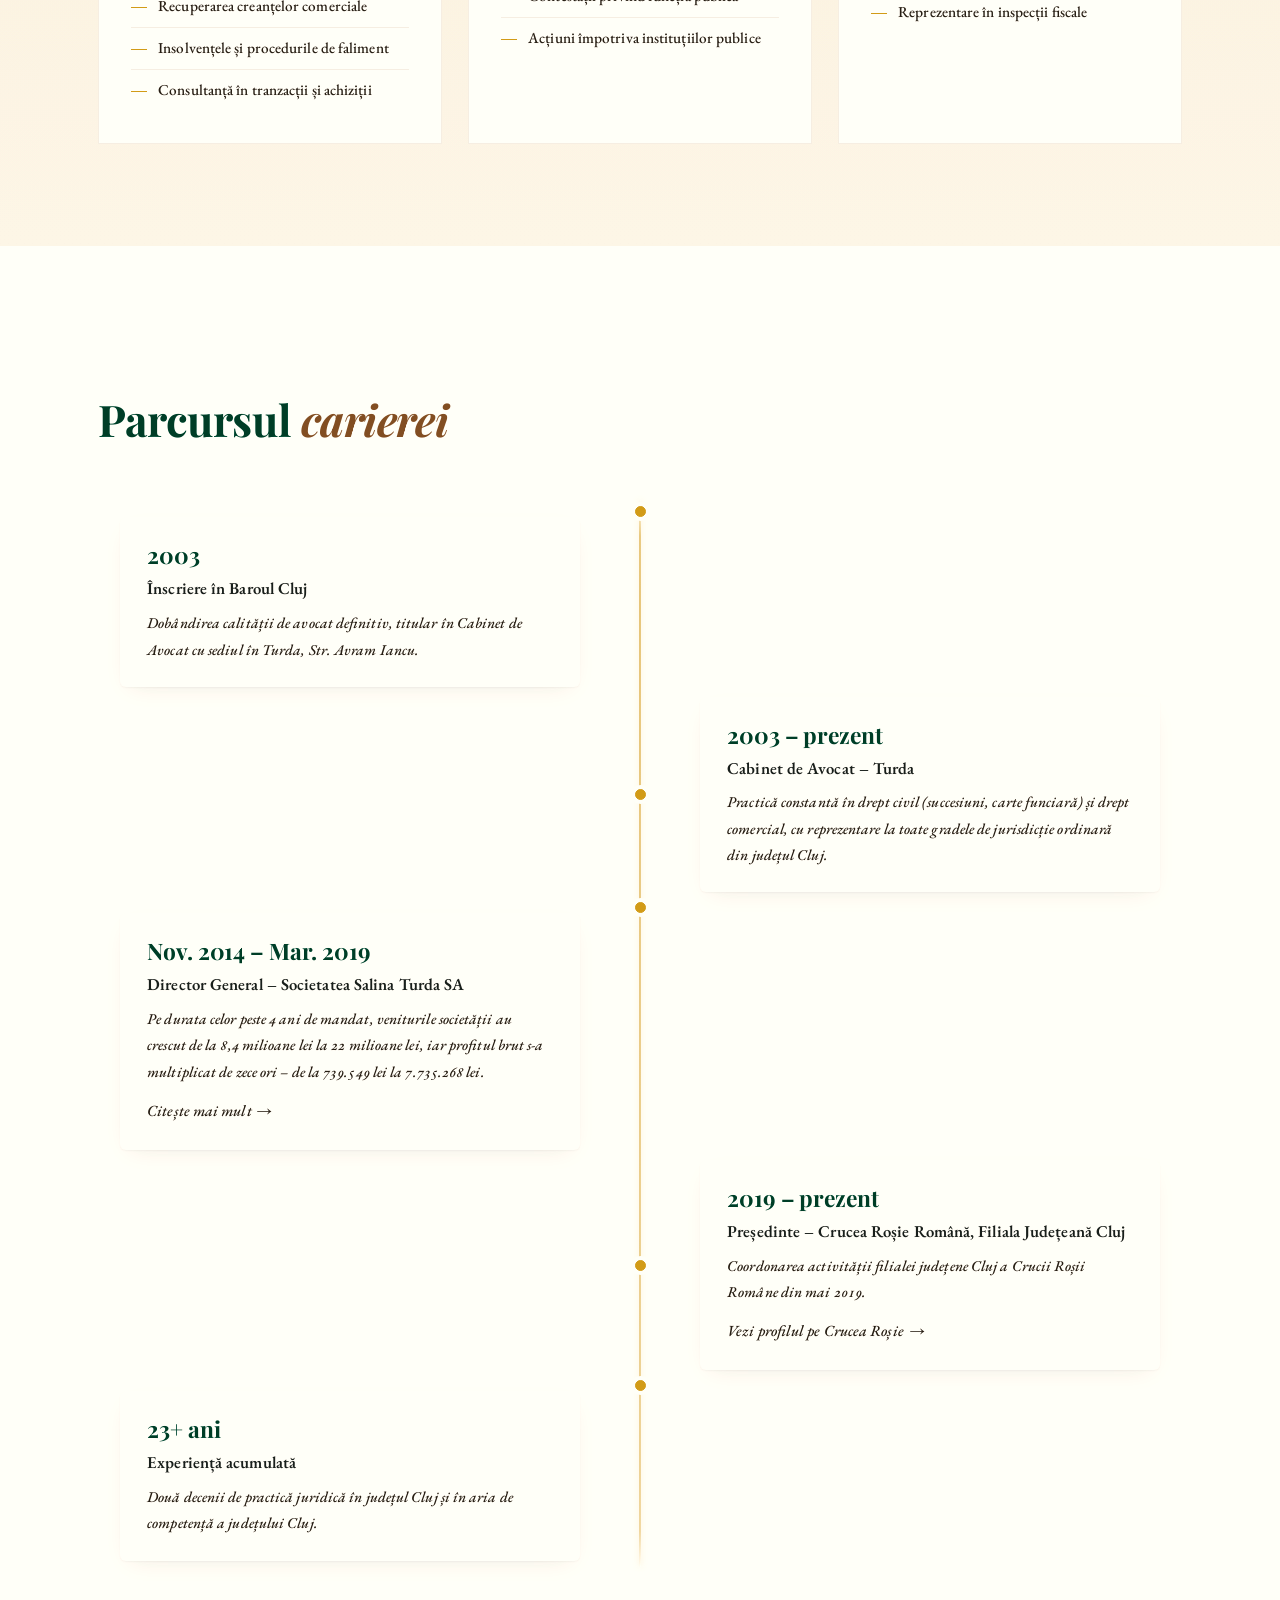
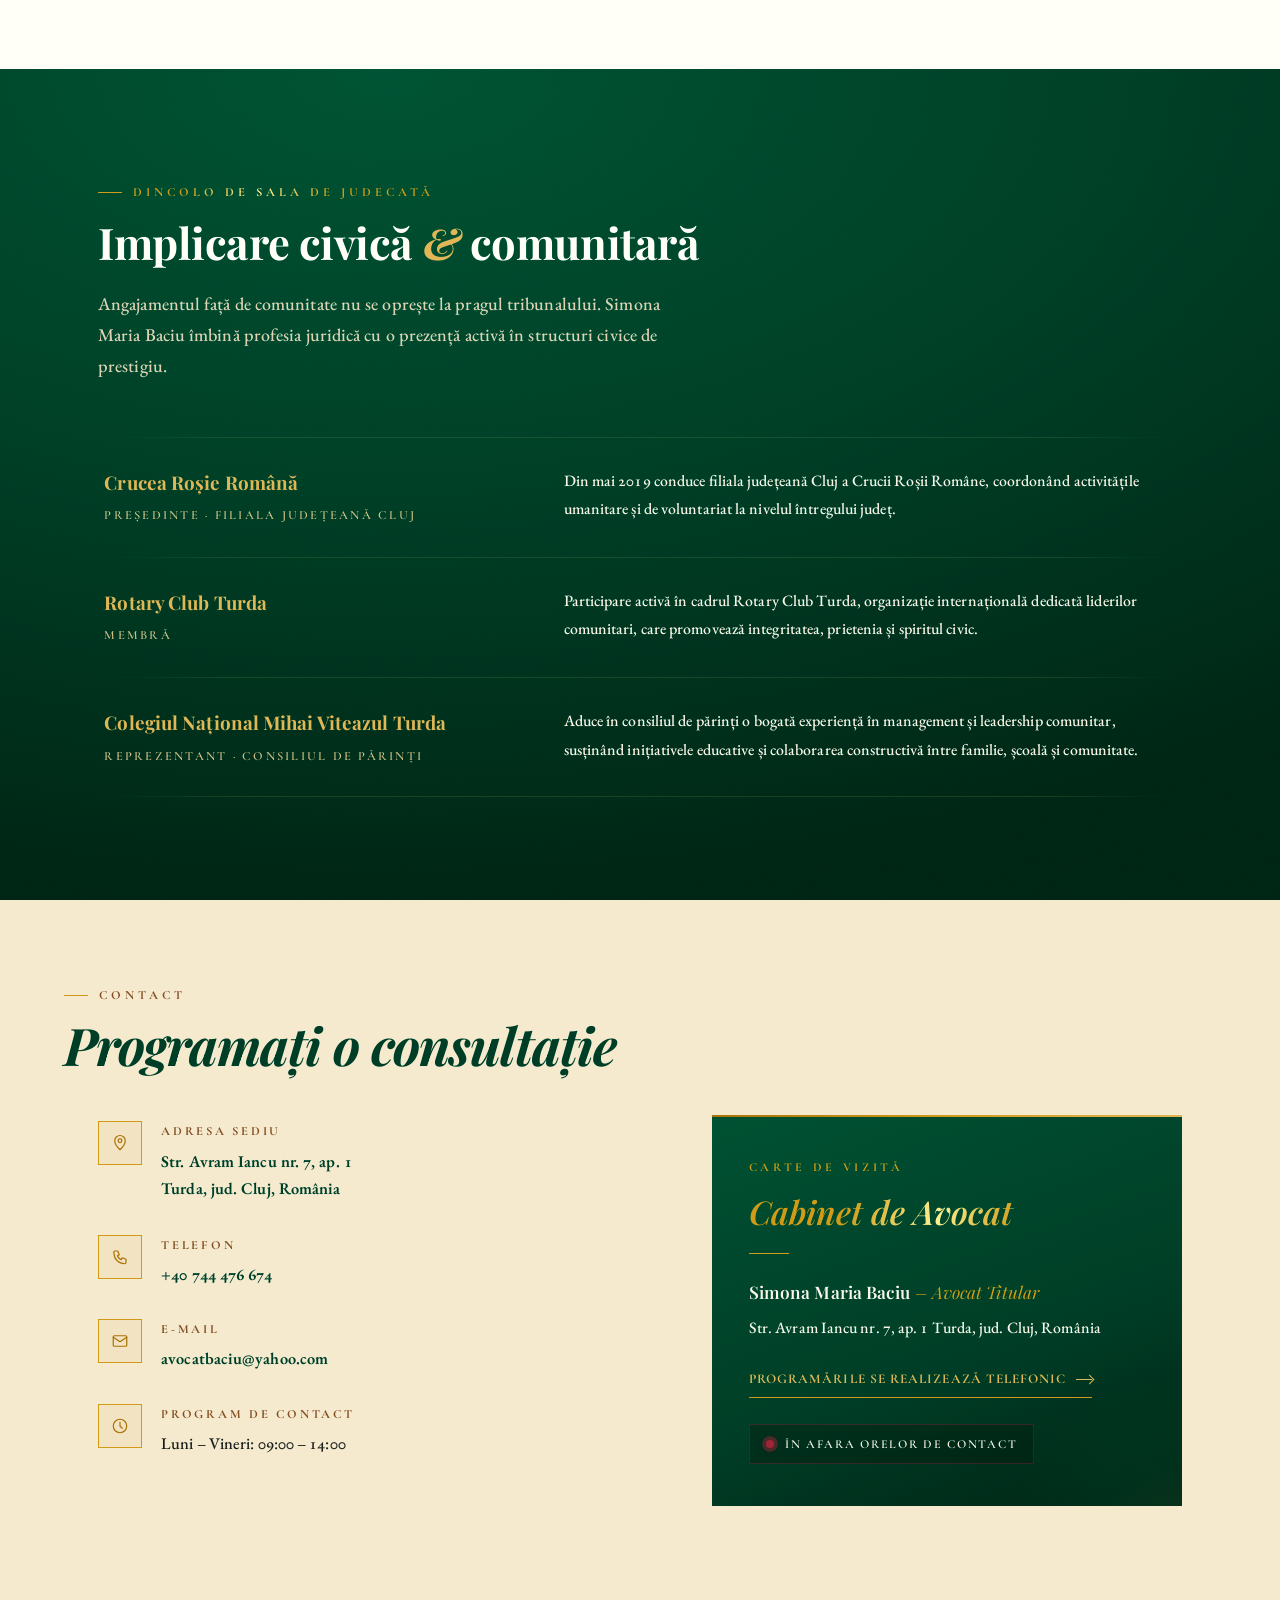
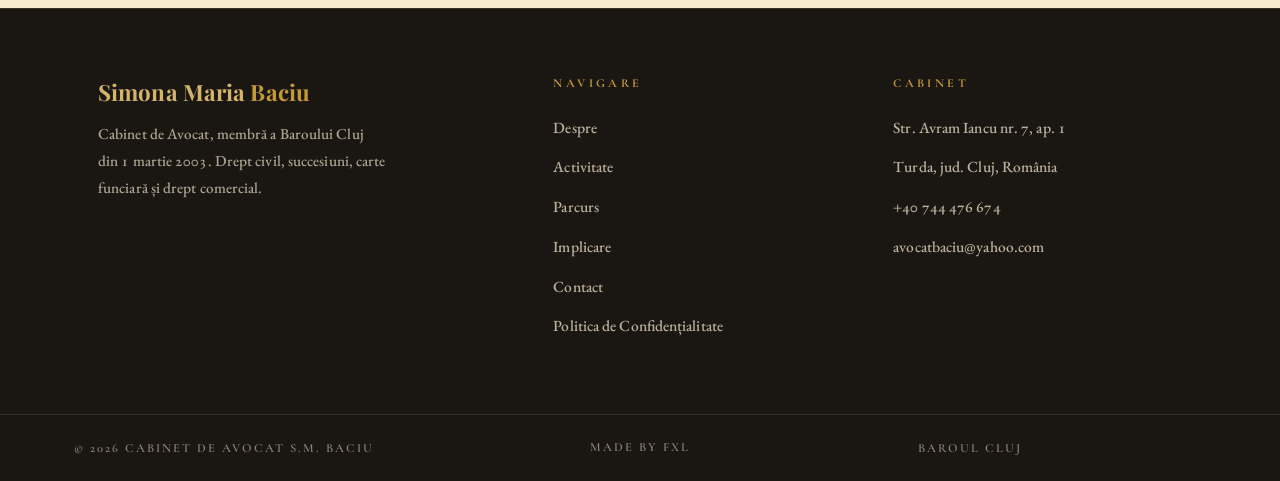
==== commit 8cf547b7: "fix(seo): o singură denumire pe tot site-ul, nodul WebPage resincronizat DENUMIRE Site-ul folosea tr" ====
--- a/index.html
+++ b/index.html
@@ -10,7 +10,7 @@
 <meta property="og:type" content="website" />
 <meta property="og:url" content="https://www.avocatbaciu.com/" />
 <meta property="og:locale" content="ro_RO" />
-<meta property="og:site_name" content="Cabinet Avocat Simona Maria Baciu" />
+<meta property="og:site_name" content="Cabinet de Avocat Simona Maria Baciu" />
 <meta property="og:image" content="https://www.avocatbaciu.com/assets/images/og-twitter-card.jpeg" />
 <meta property="og:image:width" content="1200" />
 <meta property="og:image:height" content="634" />
@@ -51,15 +51,15 @@
     "@type": "WebSite",
     "@id": "https://www.avocatbaciu.com/#website",
     "url": "https://www.avocatbaciu.com/",
-    "name": "Cabinet Avocat Simona Maria Baciu",
+    "name": "Cabinet de Avocat Simona Maria Baciu",
     "inLanguage": "ro-RO",
     "publisher": {"@id": "https://www.avocatbaciu.com/#legal-service"}
   },
   {
   "@type": "LegalService",
   "@id": "https://www.avocatbaciu.com/#legal-service",
-  "name": "Cabinet Individual de Avocat Simona Maria Baciu",
-  "legalName": "Cabinet Individual de Avocat Simona Maria Baciu",
+  "name": "Cabinet de Avocat Simona Maria Baciu",
+  "legalName": "Cabinet de Avocat Simona Maria Baciu",
   "description": "Cabinet avocat specializat în drept civil și comercial în Turda. Consultanță juridică, succesiuni, carte funciară, litigii civile și comerciale.",
   "url": "https://www.avocatbaciu.com/",
   "image": "https://www.avocatbaciu.com/assets/images/og-twitter-card.jpeg",
@@ -143,8 +143,8 @@
   "@type": "WebPage",
   "@id": "https://www.avocatbaciu.com/#webpage",
   "url": "https://www.avocatbaciu.com/",
-  "name": "Avocat Turda | Drept Civil și Comercial – Simona Maria Baciu",
-  "description": "Avocat în Turda, jud. Cluj – Cabinet Individual Simona Maria Baciu. Specializare în drept civil, succesiuni, carte funciară și drept comercial. Peste 23 de ani de experiență. Baroul Cluj.",
+  "name": "Cabinet de Avocat - Simona Maria Baciu | Turda jud. Cluj",
+  "description": "Avocat titular Simona Maria Baciu. Specializare - drept civil, carte funciară și drept comercial. Peste 23 de ani de experiență. Baroul Cluj - Turda.",
   "inLanguage": "ro-RO",
   "isPartOf": {"@id": "https://www.avocatbaciu.com/#website"},
   "about": {"@id": "https://www.avocatbaciu.com/#legal-service"},
@@ -312,7 +312,7 @@
             „Dreptatea nu este un privilegiu – este fundamentul oricărei societăți civilizate."
           </blockquote>
         </figure>
-        <p class="reveal d3">Cabinetul Individual de Avocat își desfășoară activitatea la sediul din <strong>Turda, Str. Avram Iancu nr. 7, ap. 1</strong>.</p>
+        <p class="reveal d3">Cabinetul de Avocat își desfășoară activitatea la sediul din <strong>Turda, Str. Avram Iancu nr. 7, ap. 1</strong>.</p>
         <p class="reveal d4">Pe parcursul a peste două decenii, reprezintă interesele clienților cu profesionalism și dedicare, consolidând o reputație solidă în rândul instanțelor din județul Cluj.</p>
       </div>
 
@@ -528,7 +528,7 @@
             <article class="flow-card">
               <div class="flow-year">2003</div>
               <h3 class="flow-event">Înscriere în Baroul Cluj</h3>
-              <div class="flow-detail">Dobândirea calității de avocat definitiv, titular în Cabinet Individual de Avocat cu sediul în Turda, Str. Avram Iancu.</div>
+              <div class="flow-detail">Dobândirea calității de avocat definitiv, titular în Cabinet de Avocat cu sediul în Turda, Str. Avram Iancu.</div>
             </article>
           </div>
         </li>
@@ -537,7 +537,7 @@
           <div class="flow-shift">
             <article class="flow-card">
               <div class="flow-year">2003 – prezent</div>
-              <h3 class="flow-event">Cabinet Individual de Avocat – Turda</h3>
+              <h3 class="flow-event">Cabinet de Avocat – Turda</h3>
               <div class="flow-detail">Practică constantă în drept civil (succesiuni, carte funciară) și drept comercial, cu reprezentare la toate gradele de jurisdicție ordinară din județul Cluj.</div>
             </article>
           </div>
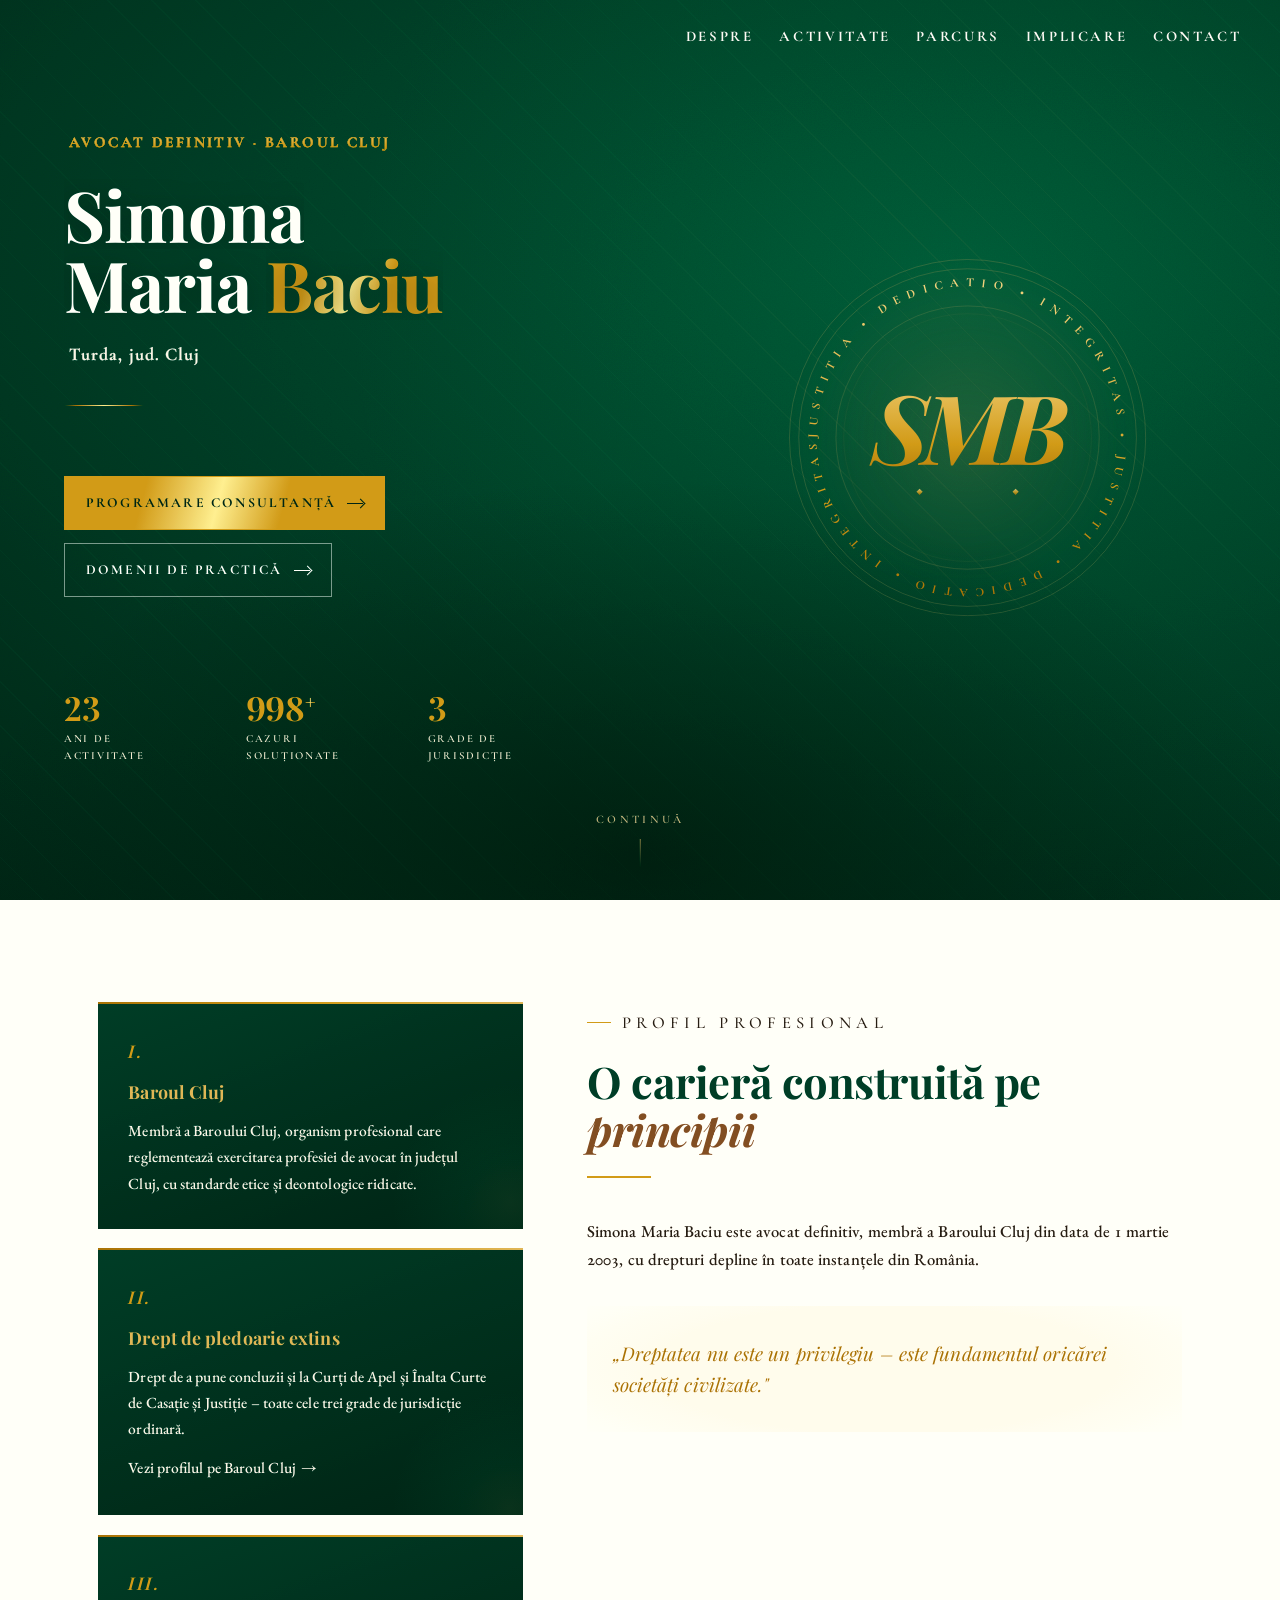
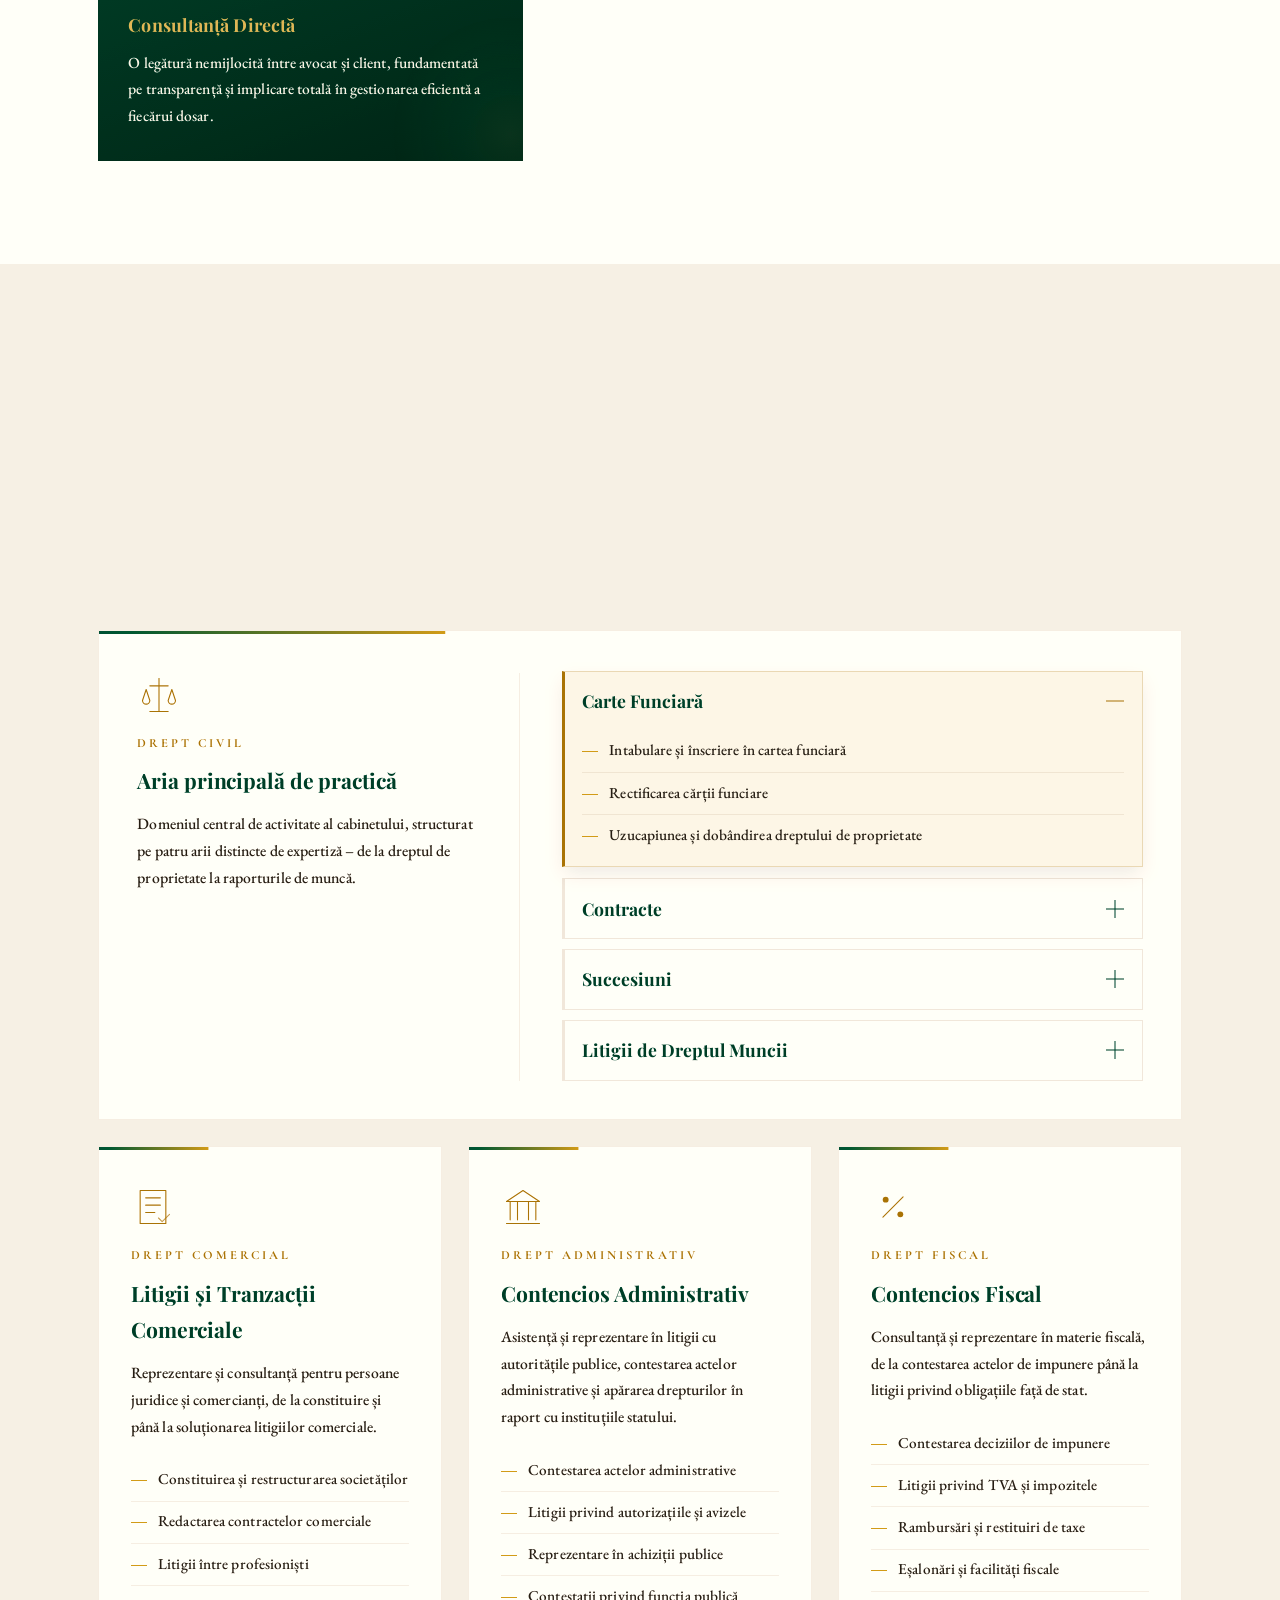
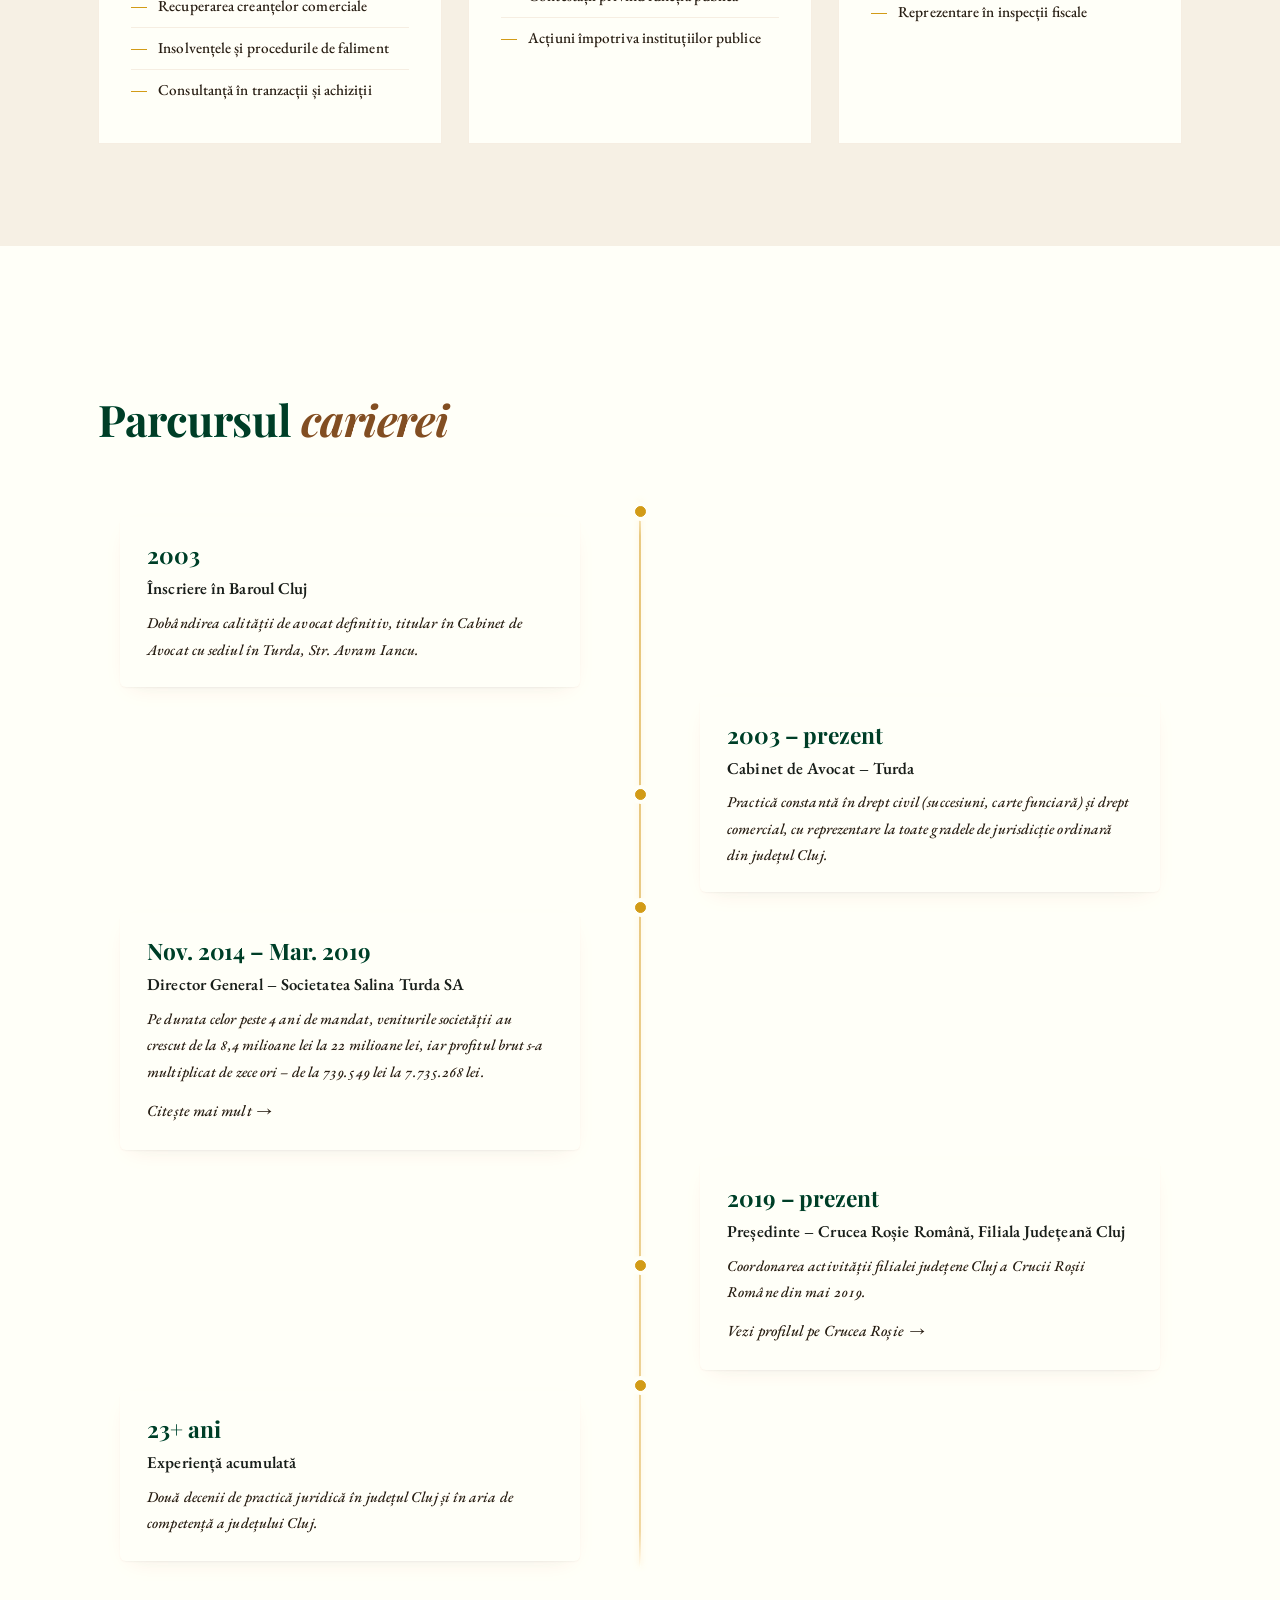
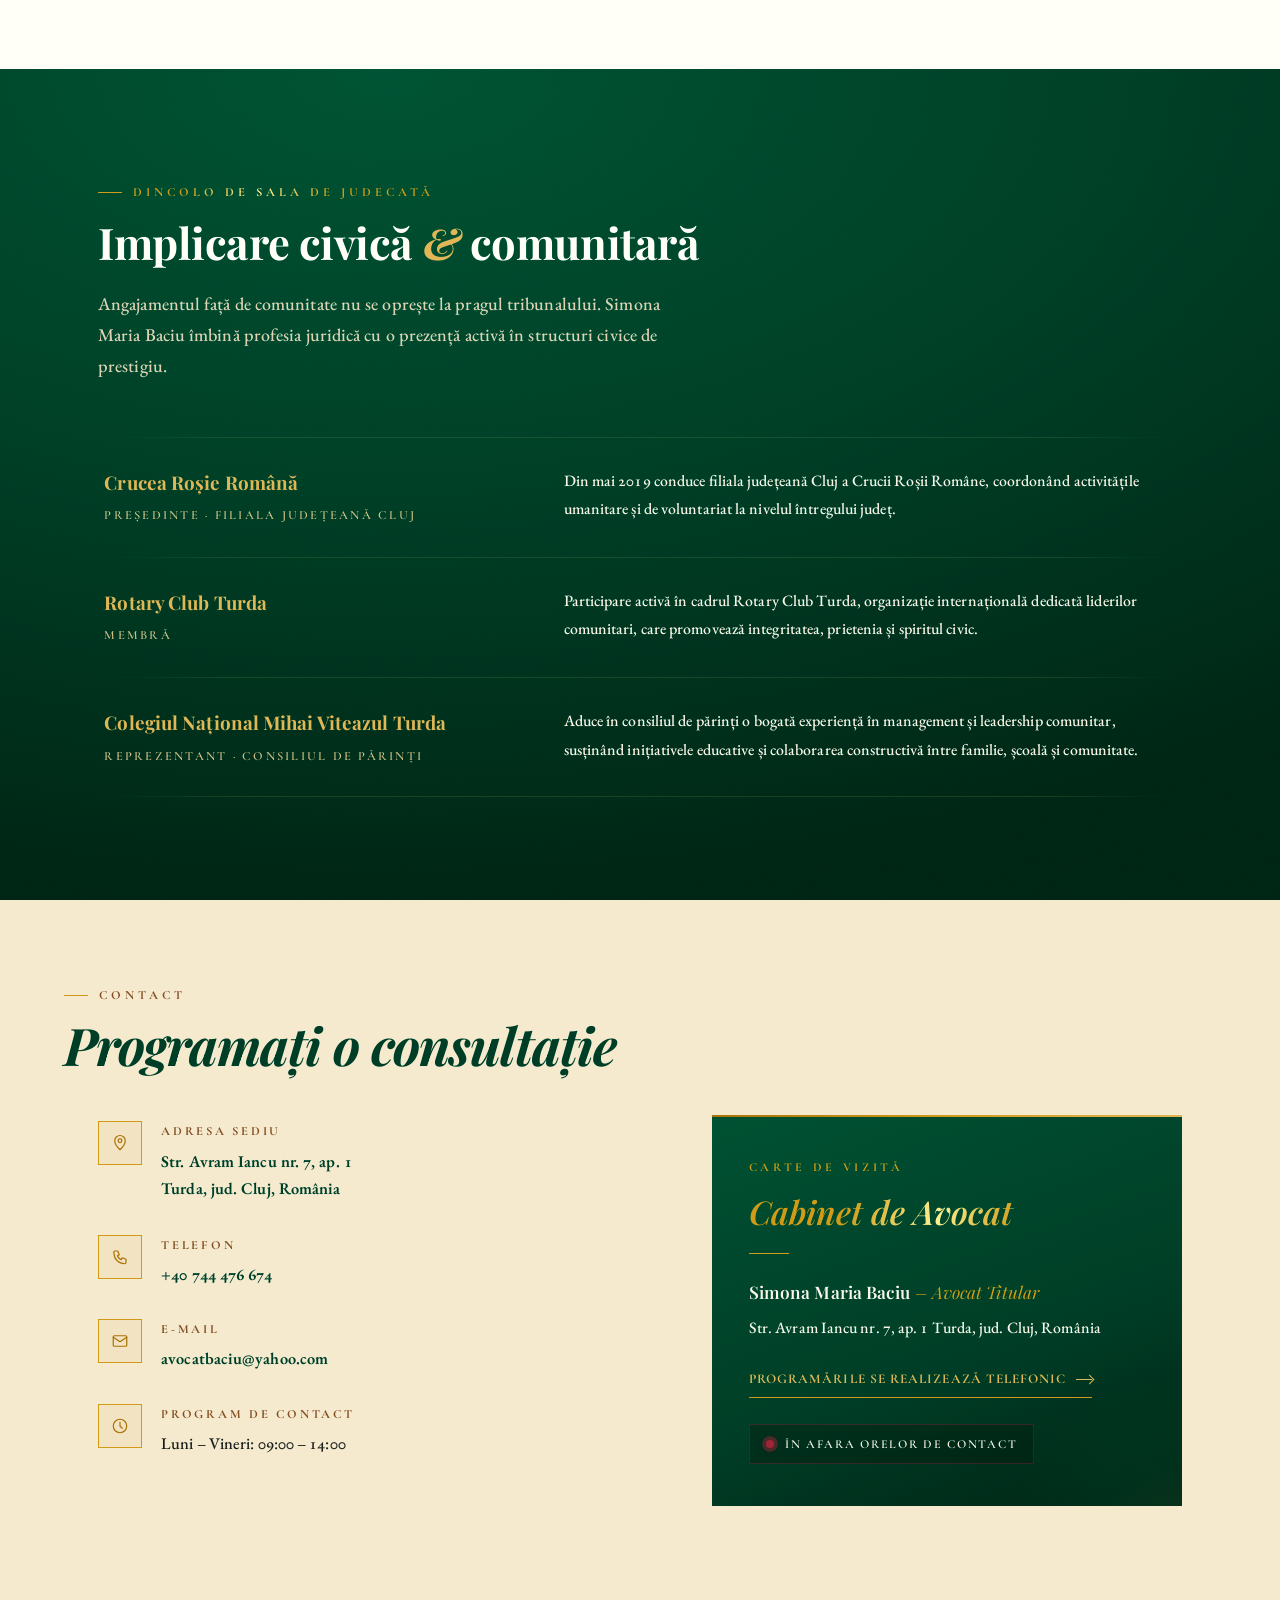
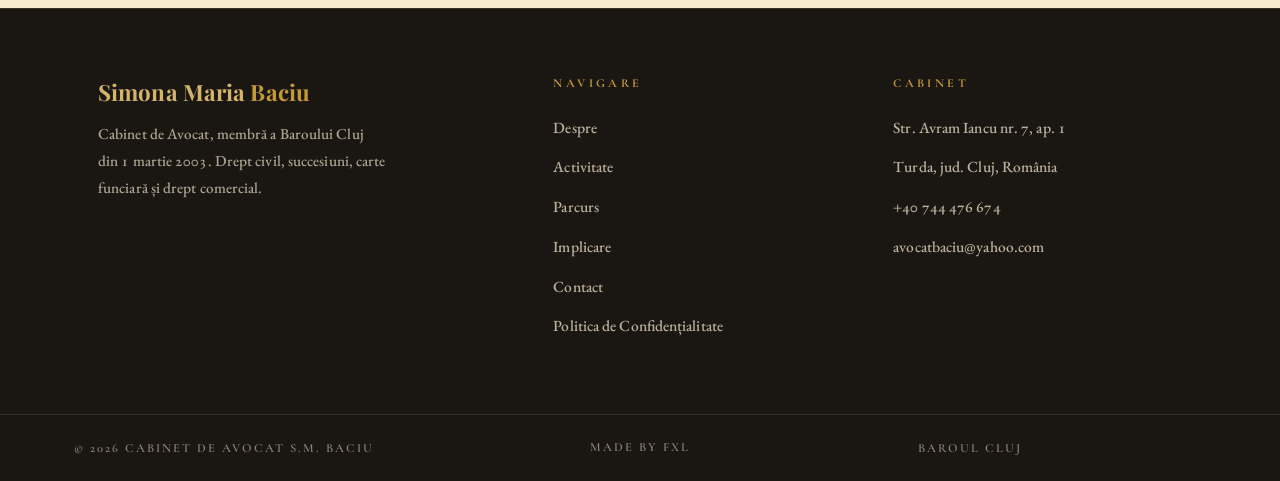
==== commit 5e45895d: "fix(seo): favicon.ico cu strat 48x48, PNG 144 declarat primul Google cere un favicon pătrat, multipl" ====
--- a/index.html
+++ b/index.html
@@ -29,7 +29,8 @@
 <meta name="twitter:title" content="Avocat Turda | Simona Maria Baciu – Drept Civil și Comercial" />
 <meta name="twitter:description" content="Cabinet de Avocat în Turda, jud. Cluj. Peste 23 de ani de experiență. Baroul Cluj." />
 <title>Cabinet de Avocat - Simona Maria Baciu | Turda jud. Cluj</title>
-<link rel="icon" type="image/png" href="favicon.png" />
+<link rel="icon" type="image/png" href="favicon.png" sizes="144x144" />
+<link rel="icon" href="favicon.ico" sizes="16x16 32x32 48x48" />
 <link rel="apple-touch-icon" href="apple-touch-icon.png" sizes="180x180" />
 
 <link rel="dns-prefetch" href="//www.baroul-cluj.ro" />
